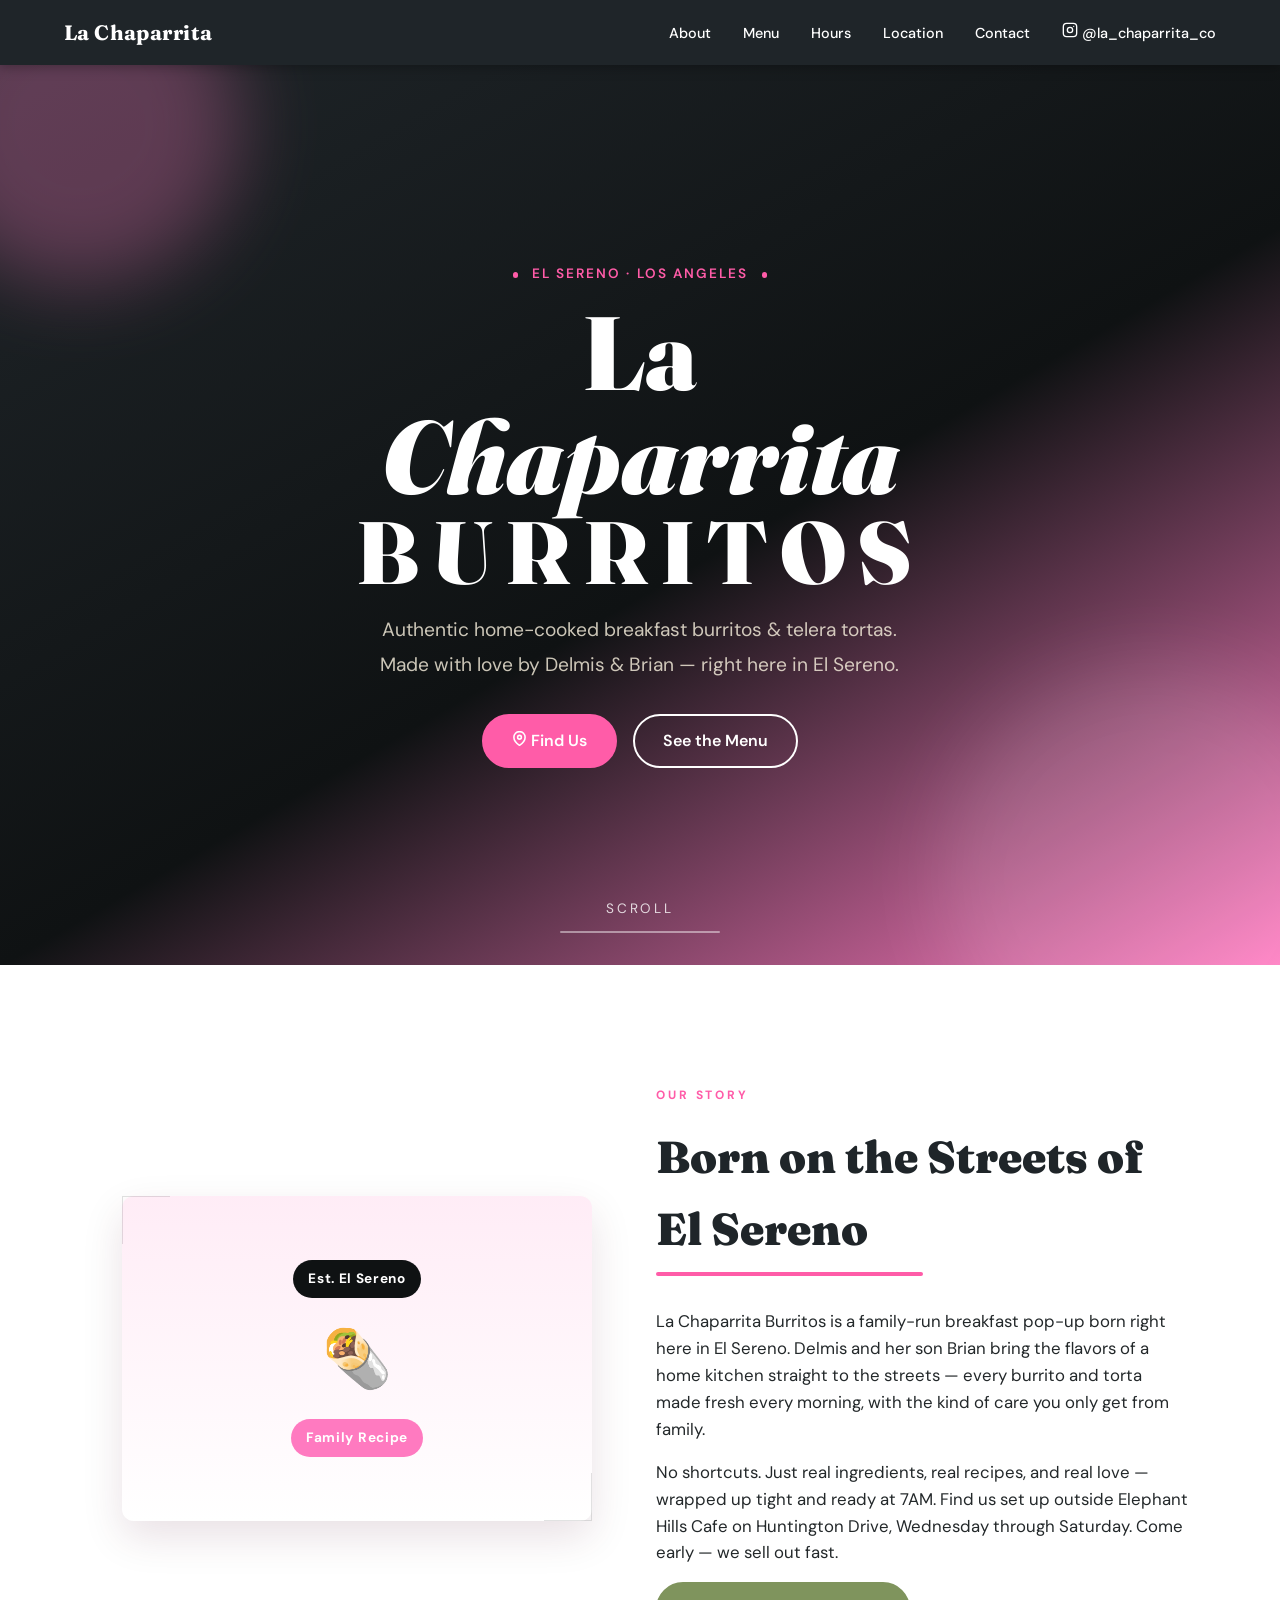
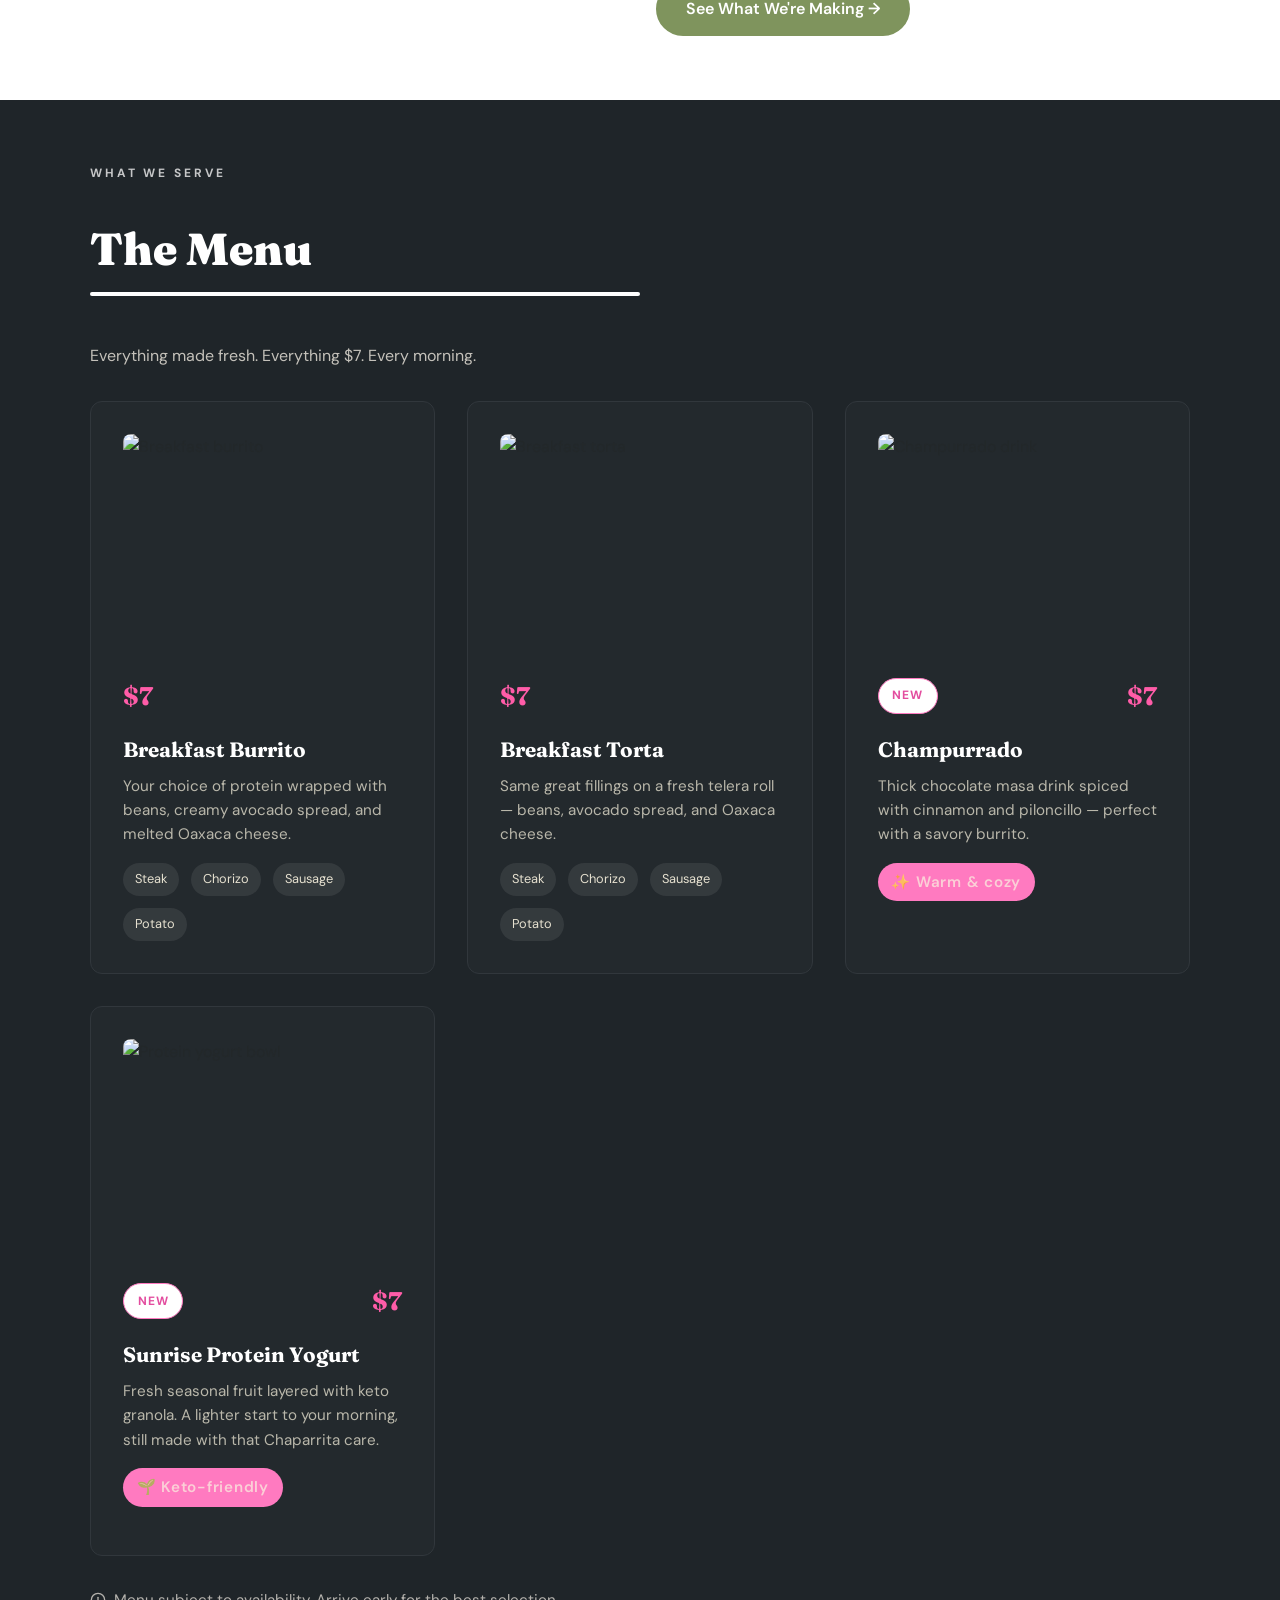
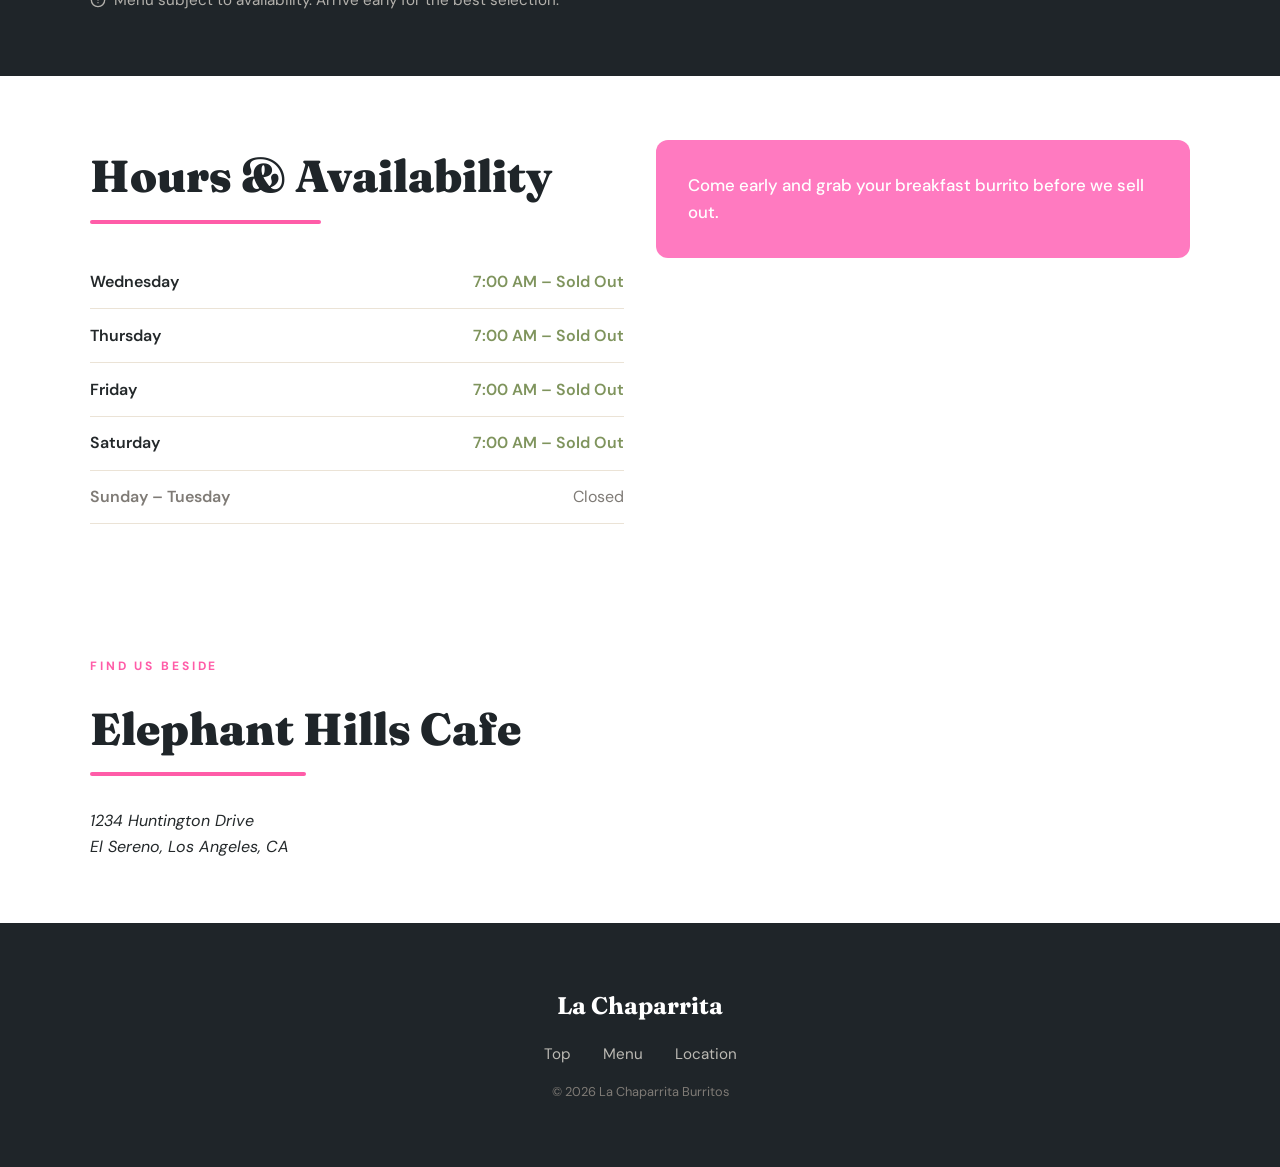
==== index.html @ b2b8b189 "updated index.html & css files" ====
<!DOCTYPE html>
<html lang="en">

<head>
  <meta charset="UTF-8" />
  <meta name="viewport" content="width=device-width, initial-scale=1.0" />
  <meta name="description"
    content="La Chaparrita Burritos — authentic home-cooked breakfast burritos and tortas. Family-run pop-up in El Sereno, LA. Wed–Sat, 7AM until sold out." />
  <meta name="theme-color" content="#101214" />
  <title>La Chaparrita Burritos | El Sereno, LA</title>

  <!-- Google Fonts -->
  <link rel="preconnect" href="https://fonts.googleapis.com" />
  <link rel="preconnect" href="https://fonts.gstatic.com" crossorigin />
  <link
    href="https://fonts.googleapis.com/css2?family=Fraunces:ital,wght@0,700;0,900;1,700&family=DM+Sans:wght@400;500;600&display=swap"
    rel="stylesheet" />

  <link rel="stylesheet" href="src/styles.css" />
</head>

<body>

  <!-- ========== NAV ========== -->
  <header class="nav">
    <a href="#hero" class="nav__logo">La Chaparrita</a>

    <input type="checkbox" id="nav-toggle" class="nav__toggle-input" aria-hidden="true" />
    <label for="nav-toggle" class="nav__hamburger" aria-label="Toggle navigation menu">
      <span></span>
      <span></span>
      <span></span>
    </label>

    <nav aria-label="Main navigation">
      <ul class="nav__links">
        <li><a href="#about">About</a></li>
        <li><a href="#menu">Menu</a></li>
        <li><a href="#hours">Hours</a></li>
        <li><a href="#location">Location</a></li>
        <li><a href="#contact">Contact</a></li>
        <li>
          <a href="https://instagram.com/la_chaparrita_co" target="_blank" rel="noopener noreferrer"
            aria-label="Follow @la_chaparrita_co on Instagram" class="nav__ig-link">
            <svg width="16" height="16" viewBox="0 0 24 24" fill="none" stroke="currentColor" stroke-width="2"
              stroke-linecap="round" stroke-linejoin="round" aria-hidden="true">
              <rect x="2" y="2" width="20" height="20" rx="5" ry="5" />
              <circle cx="12" cy="12" r="4" />
              <circle cx="17.5" cy="6.5" r="1" fill="currentColor" stroke="none" />
            </svg>
            <span>@la_chaparrita_co</span>
          </a>
        </li>
      </ul>
    </nav>
  </header>

  <!-- ========== HERO ========== -->
  <section id="hero" class="hero">
    <div class="hero__bg-blob hero__bg-blob--1" aria-hidden="true"></div>
    <div class="hero__bg-blob hero__bg-blob--2" aria-hidden="true"></div>

    <div class="hero__content">
      <p class="hero__eyebrow">
        <span class="hero__eyebrow-dot" aria-hidden="true"></span>
        El Sereno · Los Angeles
        <span class="hero__eyebrow-dot" aria-hidden="true"></span>
      </p>
      <h1 class="hero__title">
        <span class="hero__title-line">La</span>
        <span class="hero__title-line hero__title-line--italic">Chaparrita</span>
        <span class="hero__title-line hero__title-line--sub">Burritos</span>
      </h1>
      <p class="hero__tagline">
        Authentic home-cooked breakfast burritos &amp; telera tortas.<br />
        Made with love by Delmis &amp; Brian — right here in El Sereno.
      </p>
      <div class="hero__ctas">
        <a href="#location" class="btn">
          <svg width="15" height="15" viewBox="0 0 24 24" fill="none" stroke="currentColor" stroke-width="2.5"
            stroke-linecap="round" stroke-linejoin="round" aria-hidden="true">
            <path d="M21 10c0 7-9 13-9 13s-9-6-9-13a9 9 0 0 1 18 0z" />
            <circle cx="12" cy="10" r="3" />
          </svg>
          Find Us
        </a>
        <a href="#menu" class="btn btn--outline">See the Menu</a>
      </div>
    </div>

    <div class="hero__scroll" aria-hidden="true">
      <span>scroll</span>
      <div class="hero__scroll-line"></div>
    </div>
  </section>

  <!-- ========== TICKER ========== -->
  <div class="ticker" aria-hidden="true" role="presentation">
    <div class="ticker__track">
      <span class="ticker__set">
        Breakfast Burritos · Telera Tortas · El Sereno, LA · $7 · Wed – Sat · 7:00 AM · Family Recipe · Oaxaca Cheese ·
        Avocado Spread · Open Now ·
      </span>
      <span class="ticker__set" aria-hidden="true">
        Breakfast Burritos · Telera Tortas · El Sereno, LA · $7 · Wed – Sat · 7:00 AM · Family Recipe · Oaxaca Cheese ·
        Avocado Spread · Open Now ·
      </span>
    </div>
  </div>

  <!-- ========== ABOUT ========== -->
  <section id="about" class="about section">
    <div class="container about__grid">

      <figure class="about__figure" aria-hidden="true">
        <div class="about__figure-inner">
          <div class="about__figure-badge">Est. El Sereno</div>
          <div class="about__figure-emoji">🌯</div>
          <div class="about__figure-tag">Family Recipe</div>
          <div class="about__figure-corner-tl" aria-hidden="true"></div>
          <div class="about__figure-corner-br" aria-hidden="true"></div>
        </div>
      </figure>

      <div class="about__text">
        <span class="section__label">Our Story</span>
        <h2 class="section__heading">Born on the Streets of El Sereno</h2>
        <p>
          La Chaparrita Burritos is a family-run breakfast pop-up born right here in El Sereno.
          Delmis and her son Brian bring the flavors of a home kitchen straight to the streets —
          every burrito and torta made fresh every morning, with the kind of care you only get from family.
        </p>
        <p>
          No shortcuts. Just real ingredients, real recipes, and real love — wrapped up tight and
          ready at 7AM. Find us set up outside Elephant Hills Cafe on Huntington Drive,
          Wednesday through Saturday. Come early — we sell out fast.
        </p>
        <a href="#menu" class="btn btn--avocado">See What We're Making →</a>
      </div>

    </div>
  </section>

  <!-- ========== MENU ========== -->
  <section id="menu" class="menu section">
    <div class="container">
      <header class="menu__header">
        <span class="section__label section__label--dim">What We Serve</span>
        <h2 class="section__heading section__heading--light">The Menu</h2>
        <p class="menu__subtitle">Everything made fresh. Everything $7. Every morning.</p>
      </header>

      <div class="menu__grid">

        <article class="menu__card">
          <div class="menu__card-image">
            <img src="https://images.unsplash.com/photo-1495195134817-aeb325a55b65?auto=format&fit=crop&w=800&q=80"
              alt="Breakfast burrito" />
          </div>
          <div class="menu__card-top">
            <span class="menu__price" aria-label="Price: $7">$7</span>
          </div>
          <h3 class="menu__card-title">Breakfast Burrito</h3>
          <p class="menu__card-desc">
            Your choice of protein wrapped with beans, creamy avocado spread, and melted Oaxaca cheese.
          </p>
          <ul class="menu__proteins" aria-label="Protein options">
            <li>Steak</li>
            <li>Chorizo</li>
            <li>Sausage</li>
            <li>Potato</li>
          </ul>
        </article>

        <article class="menu__card">
          <div class="menu__card-image">
            <img src="https://images.unsplash.com/photo-1504754524776-8f4f37790ca0?auto=format&fit=crop&w=800&q=80"
              alt="Breakfast torta" />
          </div>
          <div class="menu__card-top">
            <span class="menu__price" aria-label="Price: $7">$7</span>
          </div>
          <h3 class="menu__card-title">Breakfast Torta</h3>
          <p class="menu__card-desc">
            Same great fillings on a fresh telera roll — beans, avocado spread, and Oaxaca cheese.
          </p>
          <ul class="menu__proteins" aria-label="Protein options">
            <li>Steak</li>
            <li>Chorizo</li>
            <li>Sausage</li>
            <li>Potato</li>
          </ul>
        </article>

        <article class="menu__card menu__card--new">
          <div class="menu__card-image">
            <img src="https://images.unsplash.com/photo-1529042410759-befb1204b468?auto=format&fit=crop&w=800&q=80"
              alt="Champurrado drink" />
          </div>
          <div class="menu__card-top">
            <span class="menu__new-badge">New</span>
            <span class="menu__price" aria-label="Price: $7">$7</span>
          </div>
          <h3 class="menu__card-title">Champurrado</h3>
          <p class="menu__card-desc">
            Thick chocolate masa drink spiced with cinnamon and piloncillo — perfect with a savory burrito.
          </p>
          <p class="menu__keto-note" aria-label="New menu note">✨ Warm & cozy</p>
        </article>

        <article class="menu__card menu__card--new">
          <div class="menu__card-image">
            <img src="https://images.unsplash.com/photo-1523986371872-9d3ba2e2f0d7?auto=format&fit=crop&w=800&q=80"
              alt="Protein yogurt bowl" />
          </div>
          <div class="menu__card-top">
            <span class="menu__new-badge">New</span>
            <span class="menu__price" aria-label="Price: $7">$7</span>
          </div>
          <h3 class="menu__card-title">Sunrise Protein Yogurt</h3>
          <p class="menu__card-desc">
            Fresh seasonal fruit layered with keto granola. A lighter start to your morning,
            still made with that Chaparrita care.
          </p>
          <p class="menu__keto-note" aria-label="Keto-friendly option">🌱 Keto-friendly</p>
        </article>

      </div>

      <p class="menu__footer-note" aria-live="polite">
        <svg width="16" height="16" viewBox="0 0 24 24" fill="none" stroke="currentColor" stroke-width="2"
          stroke-linecap="round" stroke-linejoin="round" aria-hidden="true">
          <circle cx="12" cy="12" r="10" />
          <line x1="12" y1="8" x2="12" y2="12" />
          <line x1="12" y1="16" x2="12.01" y2="16" />
        </svg>
        Menu subject to availability. Arrive early for the best selection.
      </p>
    </div>
  </section>

  <!-- ========== HOURS ========== -->
  <section id="hours" class="hours section">
    <div class="container hours__grid">

      <div class="hours__left">
        <h2 class="section__heading">
          <span class="section_label">Hours</span> &amp; Availability
        </h2>
        <dl class="hours__list">
          <div class="hours__row hours__row--open">
            <dt>Wednesday</dt>
            <dd>7:00 AM – Sold Out</dd>
          </div>
          <div class="hours__row hours__row--open">
            <dt>Thursday</dt>
            <dd>7:00 AM – Sold Out</dd>
          </div>
          <div class="hours__row hours__row--open">
            <dt>Friday</dt>
            <dd>7:00 AM – Sold Out</dd>
          </div>
          <div class="hours__row hours__row--open">
            <dt>Saturday</dt>
            <dd>7:00 AM – Sold Out</dd>
          </div>
          <div class="hours__row hours__row--closed">
            <dt>Sunday – Tuesday</dt>
            <dd>Closed</dd>
          </div>
        </dl>
      </div>

      <aside class="hours__callout">
        Come early and grab your breakfast burrito before we sell out.
      </aside>
    </div>
  </section>

  <!-- ========== LOCATION ========== -->
  <section id="location" class="location section">
    <div class="container location__grid">
      <div>
        <span class="section__label">Find Us beside</span>
        <h2 class="section__heading">Elephant Hills Cafe</h2>
        <address>
          1234 Huntington Drive<br />
          El Sereno, Los Angeles, CA
        </address>
      </div>
      <div class="location__map" aria-hidden="true"></div>
    </div>
  </section>

  <footer class="footer">
    <div class="container footer__inner">
      <div class="footer__logo">La Chaparrita</div>
      <div class="footer__links">
        <a href="#hero">Top</a>
        <a href="#menu">Menu</a>
        <a href="#location">Location</a>
      </div>
      <div class="footer__copy">© 2026 La Chaparrita Burritos</div>
    </div>
  </footer>
</body>

</html>
---- src/styles.css ----
/* =====================
   RESET & ROOT
===================== */
*,
*::before,
*::after {
    margin: 0;
    padding: 0;
    box-sizing: border-box;
}

:root {
    --color-ink: #0f1213;
    --color-slate: #1f2529;
    --color-warm: #ff5ca8;
    --color-warm-dark: #d94a8f;
    --color-pink-bright: #ff7ac0;
    --color-pink-bright-dark: #e34d9f;
    --color-sand: #ffffff;
    --color-cream: #ffffff;
    --color-charcoal: #1f2529;
    --color-avocado: #7f945d;
    --color-olive: #5c6f4b;
    --color-text: #23282a;
    --color-muted: #7f7b76;

    --font-display: 'Fraunces', Georgia, serif;
    --font-body: 'DM Sans', system-ui, sans-serif;

    --space-xs: 0.5rem;
    --space-sm: 1rem;
    --space-md: 2rem;
    --space-lg: 4rem;
    --space-xl: 6rem;

    --radius: 12px;
    --max-width: 1100px;
}

html {
    scroll-behavior: smooth;
    font-size: 16px;
}

body {
    font-family: var(--font-body);
    color: var(--color-text);
    background: var(--color-cream);
    line-height: 1.6;
}

img {
    max-width: 100%;
    display: block;
}

section {
    scroll-margin-top: 70px;
}

/* =====================
   UTILITIES
===================== */
.container {
    width: 90%;
    max-width: var(--max-width);
    margin: 0 auto;
}

.section {
    padding: var(--space-lg) 0;
}

.section__heading {
    font-family: var(--font-display);
    font-size: clamp(1.8rem, 4vw, 2.8rem);
    font-weight: 900;
    color: var(--color-charcoal);
    margin-bottom: var(--space-md);
    position: relative;
    display: inline-block;
}

.section__heading::after {
    content: '';
    display: block;
    width: 50%;
    height: 4px;
    background: var(--color-warm);
    margin-top: 8px;
    border-radius: 2px;
}

.section__heading--light {
    color: var(--color-cream);
}

.section__heading--light::after {
    background: #fff;
}

/* =====================
   BUTTONS
===================== */
.btn {
    display: inline-block;
    padding: 0.75rem 1.75rem;
    background: var(--color-warm);
    color: #fff;
    font-family: var(--font-body);
    font-weight: 600;
    font-size: 1rem;
    text-decoration: none;
    border-radius: 50px;
    border: 2px solid var(--color-warm);
    transition: background 0.2s ease, transform 0.2s ease;
    cursor: pointer;
}

.btn:hover {
    background: var(--color-warm-dark);
    border-color: var(--color-warm-dark);
    transform: translateY(-2px);
}

.btn--outline {
    background: transparent;
    color: #fff;
    border-color: #fff;
}

.btn--outline:hover {
    background: #fff;
    color: var(--color-warm);
}

.btn--avocado {
    background: var(--color-avocado);
    border-color: var(--color-avocado);
}

.btn--avocado:hover {
    background: #8aa16d;
    border-color: #8aa16d;
}

.btn--sm {
    padding: 0.5rem 1.25rem;
    font-size: 0.9rem;
    margin-top: var(--space-md);
}

/* =====================
   NAV
===================== */
.nav {
    position: sticky;
    top: 0;
    z-index: 100;
    display: flex;
    align-items: center;
    justify-content: space-between;
    padding: 1rem 5%;
    background: var(--color-charcoal);
    box-shadow: 0 2px 12px rgba(0, 0, 0, 0.3);
}

.nav__logo {
    font-family: var(--font-display);
    font-size: 1.3rem;
    font-weight: 700;
    color: var(--color-cream);
    text-decoration: none;
    letter-spacing: 0.02em;
}

.nav__links {
    display: flex;
    list-style: none;
    gap: var(--space-md);
    align-items: center;
}

.nav__links a {
    color: var(--color-cream);
    text-decoration: none;
    font-size: 0.9rem;
    font-weight: 500;
    transition: color 0.2s;
}

.nav__links a:hover {
    color: var(--color-warm);
}

.nav__toggle-input,
.nav__hamburger {
    display: none;
}

/* =====================
   HERO
===================== */
.hero {
    min-height: 100vh;
    background: linear-gradient(150deg,
            var(--color-slate) 0%,
            var(--color-ink) 55%,
            var(--color-pink-bright) 100%);
    display: flex;
    align-items: center;
    justify-content: center;
    text-align: center;
    padding: var(--space-lg) var(--space-sm);
}

.hero__content {
    max-width: 700px;
}

.hero__eyebrow {
    font-size: 0.85rem;
    font-weight: 600;
    letter-spacing: 0.15em;
    text-transform: uppercase;
    color: var(--color-warm);
    margin-bottom: var(--space-sm);
}

.hero__title {
    font-family: var(--font-display);
    font-size: clamp(3rem, 10vw, 6.5rem);
    font-weight: 900;
    line-height: 1;
    color: var(--color-cream);
    margin-bottom: var(--space-sm);
}

.hero__tagline {
    font-size: clamp(1rem, 2.5vw, 1.2rem);
    color: rgba(250, 243, 224, 0.8);
    margin-bottom: var(--space-md);
    line-height: 1.8;
}

.hero__ctas {
    display: flex;
    gap: var(--space-sm);
    justify-content: center;
    flex-wrap: wrap;
}

.hero {
    position: relative;
    overflow: hidden;
}

.hero__bg-blob {
    position: absolute;
    border-radius: 50%;
    filter: blur(40px);
    opacity: 0.65;
}

.hero__bg-blob--1 {
    width: 320px;
    height: 320px;
    background: rgba(255, 122, 192, 0.45);
    top: -100px;
    left: -80px;
}

.hero__bg-blob--2 {
    width: 420px;
    height: 420px;
    background: rgba(255, 255, 255, 0.18);
    bottom: -120px;
    right: -80px;
}

.hero__scroll {
    position: absolute;
    bottom: 2rem;
    left: 50%;
    transform: translateX(-50%);
    display: flex;
    flex-direction: column;
    align-items: center;
    color: rgba(255, 255, 255, 0.8);
    font-size: 0.85rem;
    letter-spacing: 0.2em;
    text-transform: uppercase;
    gap: 0.75rem;
}

.hero__scroll-line {
    width: 160px;
    height: 2px;
    background: rgba(255, 255, 255, 0.45);
    border-radius: 999px;
}

.section__label {
    display: inline-flex;
    text-transform: uppercase;
    letter-spacing: 0.24em;
    font-size: 0.75rem;
    font-weight: 700;
    color: var(--color-warm);
    margin-bottom: 1rem;
}

.section__label--dim {
    color: rgba(255, 255, 255, 0.74);
}

.hero__title-line {
    display: block;
}

.hero__title-line--italic {
    font-style: italic;
}

.hero__title-line--sub {
    font-size: 0.85em;
    letter-spacing: 0.14em;
    text-transform: uppercase;
}

.hero__eyebrow-dot {
    display: inline-block;
    width: 0.35rem;
    height: 0.35rem;
    border-radius: 50%;
    background: var(--color-warm);
    margin: 0 0.55rem;
}

.ticker {
    overflow: hidden;
    background: rgba(255, 255, 255, 0.05);
    border-top: 1px solid rgba(255, 255, 255, 0.08);
    border-bottom: 1px solid rgba(255, 255, 255, 0.08);
    padding: 0.75rem 0;
}

.ticker__track {
    display: inline-flex;
    gap: 3rem;
    animation: ticker-scroll 18s linear infinite;
    white-space: nowrap;
}

.ticker__set {
    color: rgba(255, 255, 255, 0.95);
    font-size: 0.95rem;
    letter-spacing: 0.06em;
}

@keyframes ticker-scroll {
    0% {
        transform: translateX(0);
    }

    100% {
        transform: translateX(-50%);
    }
}

/* =====================
   ABOUT
===================== */
.about {
    background: var(--color-cream);
}

.about__grid {
    display: grid;
    grid-template-columns: 1fr;
    gap: var(--space-md);
    align-items: center;
}

.about__figure {
    position: relative;
    padding: var(--space-md);
}

.about__figure-inner {
    position: relative;
    min-height: 320px;
    background: linear-gradient(180deg, rgba(255, 122, 192, 0.14) 0%, rgba(255, 255, 255, 0.25) 100%);
    border-radius: var(--radius);
    display: flex;
    flex-direction: column;
    justify-content: center;
    align-items: center;
    gap: var(--space-sm);
    padding: var(--space-lg);
    box-shadow: 0 16px 42px rgba(75, 0, 45, 0.12);
}

.about__figure-badge,
.about__figure-tag {
    background: var(--color-pink-bright);
    color: #fff;
    padding: 0.5rem 0.95rem;
    border-radius: 999px;
    font-size: 0.85rem;
    font-weight: 700;
    letter-spacing: 0.05em;
}

.about__figure-badge {
    background: var(--color-ink);
}

.about__figure-emoji {
    font-size: 3.5rem;
}

.about__figure-corner-tl,
.about__figure-corner-br {
    position: absolute;
    width: 48px;
    height: 48px;
    border: 1px solid rgba(15, 18, 19, 0.12);
}

.about__figure-corner-tl {
    top: 0;
    left: 0;
    border-right: none;
    border-bottom: none;
}

.about__figure-corner-br {
    bottom: 0;
    right: 0;
    border-left: none;
    border-top: none;
}

.about__text p {
    margin-bottom: var(--space-sm);
    font-size: 1.05rem;
    color: var(--color-text);
}

.menu__header {
    display: grid;
    gap: 0.85rem;
    margin-bottom: var(--space-md);
}

.menu__subtitle {
    max-width: 610px;
    color: rgba(237, 232, 223, 0.8);
    font-size: 1rem;
    line-height: 1.7;
}

.menu__card-top {
    display: flex;
    justify-content: space-between;
    align-items: center;
    margin-bottom: var(--space-sm);
}

.menu__card-title {
    margin-bottom: var(--space-xs);
}

.menu__card-desc {
    margin-bottom: var(--space-sm);
}

.menu__proteins {
    display: flex;
    flex-wrap: wrap;
    gap: 0.75rem;
    list-style: none;
    padding: 0;
    margin: 0;
}

.menu__proteins li {
    background: rgba(255, 255, 255, 0.08);
    color: rgba(250, 243, 224, 0.9);
    padding: 0.4rem 0.75rem;
    border-radius: 999px;
    font-size: 0.8rem;
}

.menu__footer-note {
    margin-top: var(--space-md);
    display: flex;
    align-items: center;
    gap: 0.5rem;
    color: rgba(237, 232, 223, 0.72);
    font-size: 0.95rem;
}

.menu__footer-note svg {
    flex-shrink: 0;
}

.about__image-placeholder {
    font-size: 8rem;
    text-align: center;
    background: var(--color-sand);
    border-radius: var(--radius);
    padding: var(--space-md);
}

/* =====================
   MENU
===================== */
.menu {
    background: var(--color-charcoal);
}

.menu__grid {
    display: grid;
    grid-template-columns: repeat(auto-fit, minmax(260px, 1fr));
    gap: var(--space-md);
    margin-top: var(--space-sm);
}

.menu__card {
    background: #23292d;
    border-radius: var(--radius);
    padding: var(--space-md);
    border: 1px solid #31373c;
    transition: transform 0.25s ease, box-shadow 0.25s ease;
}

.menu__card-image {
    overflow: hidden;
    border-radius: calc(var(--radius) - 4px);
    margin-bottom: var(--space-md);
}

.menu__card-image img {
    width: 100%;
    height: auto;
    display: block;
    object-fit: cover;
    aspect-ratio: 4 / 3;
}

.menu__card:hover {
    transform: translateY(-6px);
    box-shadow: 0 12px 30px rgba(0, 0, 0, 0.4);
}

.menu__card-emoji {
    font-size: 2.5rem;
    margin-bottom: var(--space-sm);
}

.menu__card h3 {
    font-family: var(--font-display);
    font-size: 1.3rem;
    font-weight: 700;
    color: var(--color-cream);
    margin-bottom: var(--space-xs);
    display: flex;
    align-items: center;
    gap: 8px;
    flex-wrap: wrap;
}

.menu__card p {
    color: rgba(250, 243, 224, 0.7);
    font-size: 0.95rem;
    margin-bottom: var(--space-sm);
}

.menu__price {
    font-size: 1.6rem;
    font-weight: 700;
    font-family: var(--font-display);
    color: var(--color-warm);
}

.menu__badge,
.menu__keto-note {
    display: inline-flex;
    align-items: center;
    gap: 0.35rem;
    font-family: var(--font-body);
    font-size: 0.75rem;
    font-weight: 600;
    background: var(--color-pink-bright);
    color: #fff;
    padding: 0.45rem 0.85rem;
    border-radius: 50px;
    letter-spacing: 0.05em;
}

.menu__new-badge {
    display: inline-flex;
    align-items: center;
    gap: 0.35rem;
    font-family: var(--font-body);
    font-size: 0.75rem;
    font-weight: 700;
    background: #fff;
    color: var(--color-pink-bright-dark);
    border: 1px solid var(--color-pink-bright);
    padding: 0.45rem 0.85rem;
    border-radius: 50px;
    text-transform: uppercase;
    letter-spacing: 0.08em;
}

.menu__keto-note {
    text-transform: none;
}

/* =====================
   HOURS
===================== */
.hours {
    background: var(--color-cream);
}

.hours__grid {
    display: grid;
    grid-template-columns: 1fr;
    gap: var(--space-md);
    align-items: start;
}

.hours__list {
    list-style: none;
}

.hours__row {
    display: flex;
    justify-content: space-between;
    padding: 0.85rem 0;
    border-bottom: 1px solid rgba(215, 200, 173, 0.5);
    font-size: 1rem;
    gap: var(--space-sm);
}

.hours__row dt {
    font-weight: 600;
}

.hours__row--open dd {
    color: var(--color-avocado);
    font-weight: 600;
}

.hours__row--closed dt,
.hours__row--closed dd {
    color: var(--color-muted);
}

.hours__callout {
    background: var(--color-pink-bright);
    color: #fff;
    padding: var(--space-md);
    border-radius: var(--radius);
    font-size: 1.05rem;
    font-weight: 500;
    line-height: 1.6;
    animation: pulse-border 2s infinite;
    box-shadow: 0 0 0 0 rgba(255, 122, 192, 0.35);
}

@keyframes pulse-border {
    0% {
        box-shadow: 0 0 0 0 rgba(255, 122, 192, 0.35);
    }

    70% {
        box-shadow: 0 0 0 12px rgba(255, 122, 192, 0);
    }

    100% {
        box-shadow: 0 0 0 0 rgba(213, 95, 69, 0);
    }
}

/* =====================
   LOCATION
===================== */
.location {
    background: var(--color-sand);
}

.location__grid {
    display: grid;
    grid-template-columns: 1fr;
    gap: var(--space-md);
    align-items: start;
}

.location__info address {
    font-style: normal;
    font-size: 1.05rem;
    line-height: 2;
    color: var(--color-text);
}

.location__map {
    border-radius: var(--radius);
    overflow: hidden;
    box-shadow: 0 8px 24px rgba(0, 0, 0, 0.15);
}

/* =====================
   FOOTER
===================== */
.footer {
    background: var(--color-charcoal);
    padding: var(--space-lg) 0;
}

.footer__inner {
    text-align: center;
    display: flex;
    flex-direction: column;
    gap: var(--space-sm);
    align-items: center;
}

.footer__logo {
    font-family: var(--font-display);
    font-size: 1.5rem;
    font-weight: 700;
    color: var(--color-cream);
}

.footer__links {
    display: flex;
    gap: var(--space-md);
    flex-wrap: wrap;
    justify-content: center;
}

.footer__links a {
    color: rgba(237, 232, 223, 0.76);
    text-decoration: none;
    font-size: 0.95rem;
    transition: color 0.2s;
}

.footer__links a:hover {
    color: var(--color-warm);
}

.footer__copy {
    color: var(--color-muted);
    font-size: 0.8rem;
}

/* =====================
   RESPONSIVE — TABLET+
===================== */
@media (min-width: 768px) {
    .about__grid {
        grid-template-columns: 1fr 1fr;
    }

    .hours__grid {
        grid-template-columns: 1fr 1fr;
    }

    .location__grid {
        grid-template-columns: 1fr 1fr;
    }
}

/* =====================
   RESPONSIVE — MOBILE NAV
===================== */
@media (max-width: 767px) {
    .nav__hamburger {
        display: block;
        font-size: 1.5rem;
        color: var(--color-cream);
        cursor: pointer;
        user-select: none;
        order: 2;
    }

    .nav__links {
        display: none;
        flex-direction: column;
        position: absolute;
        top: 60px;
        left: 0;
        right: 0;
        background: var(--color-charcoal);
        padding: var(--space-sm) 5%;
        gap: var(--space-sm);
        border-top: 1px solid #333;
        z-index: 99;
    }

    .nav__toggle-input:checked~.nav__links {
        display: flex;
    }
}
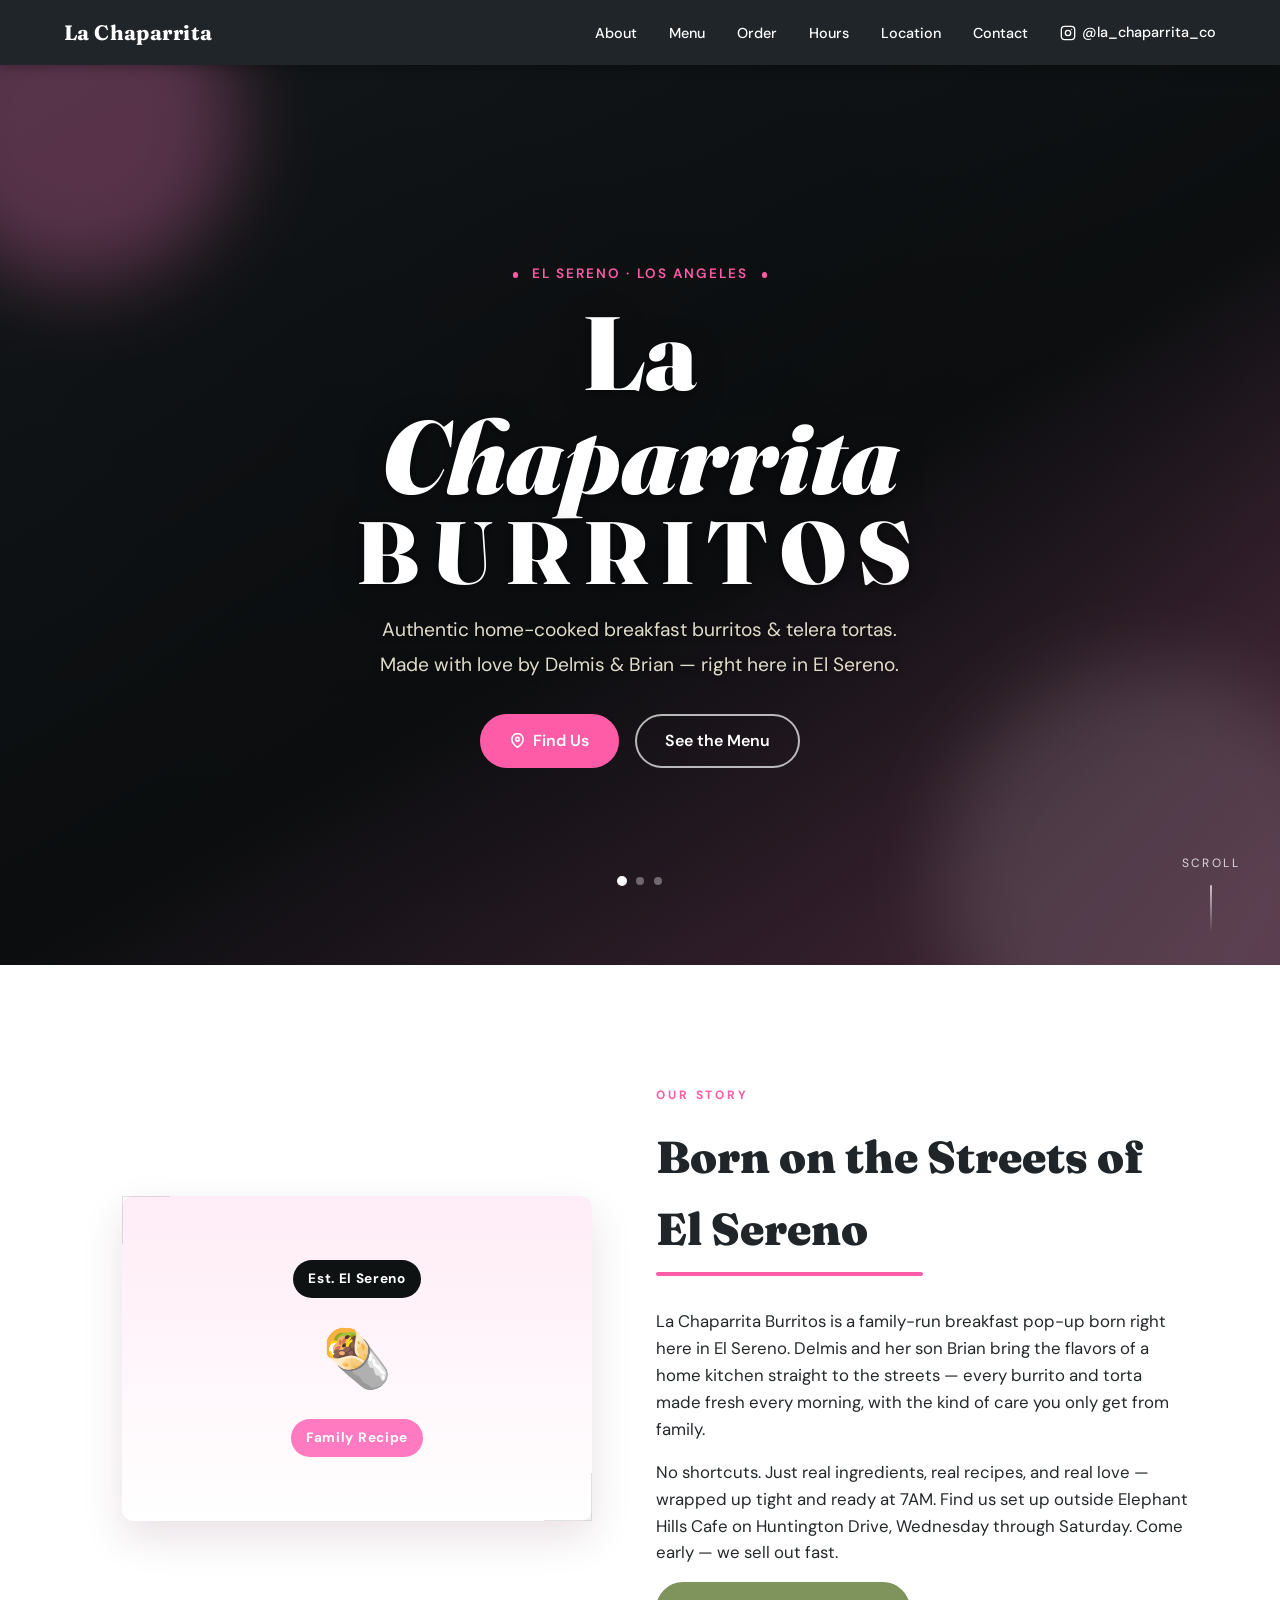
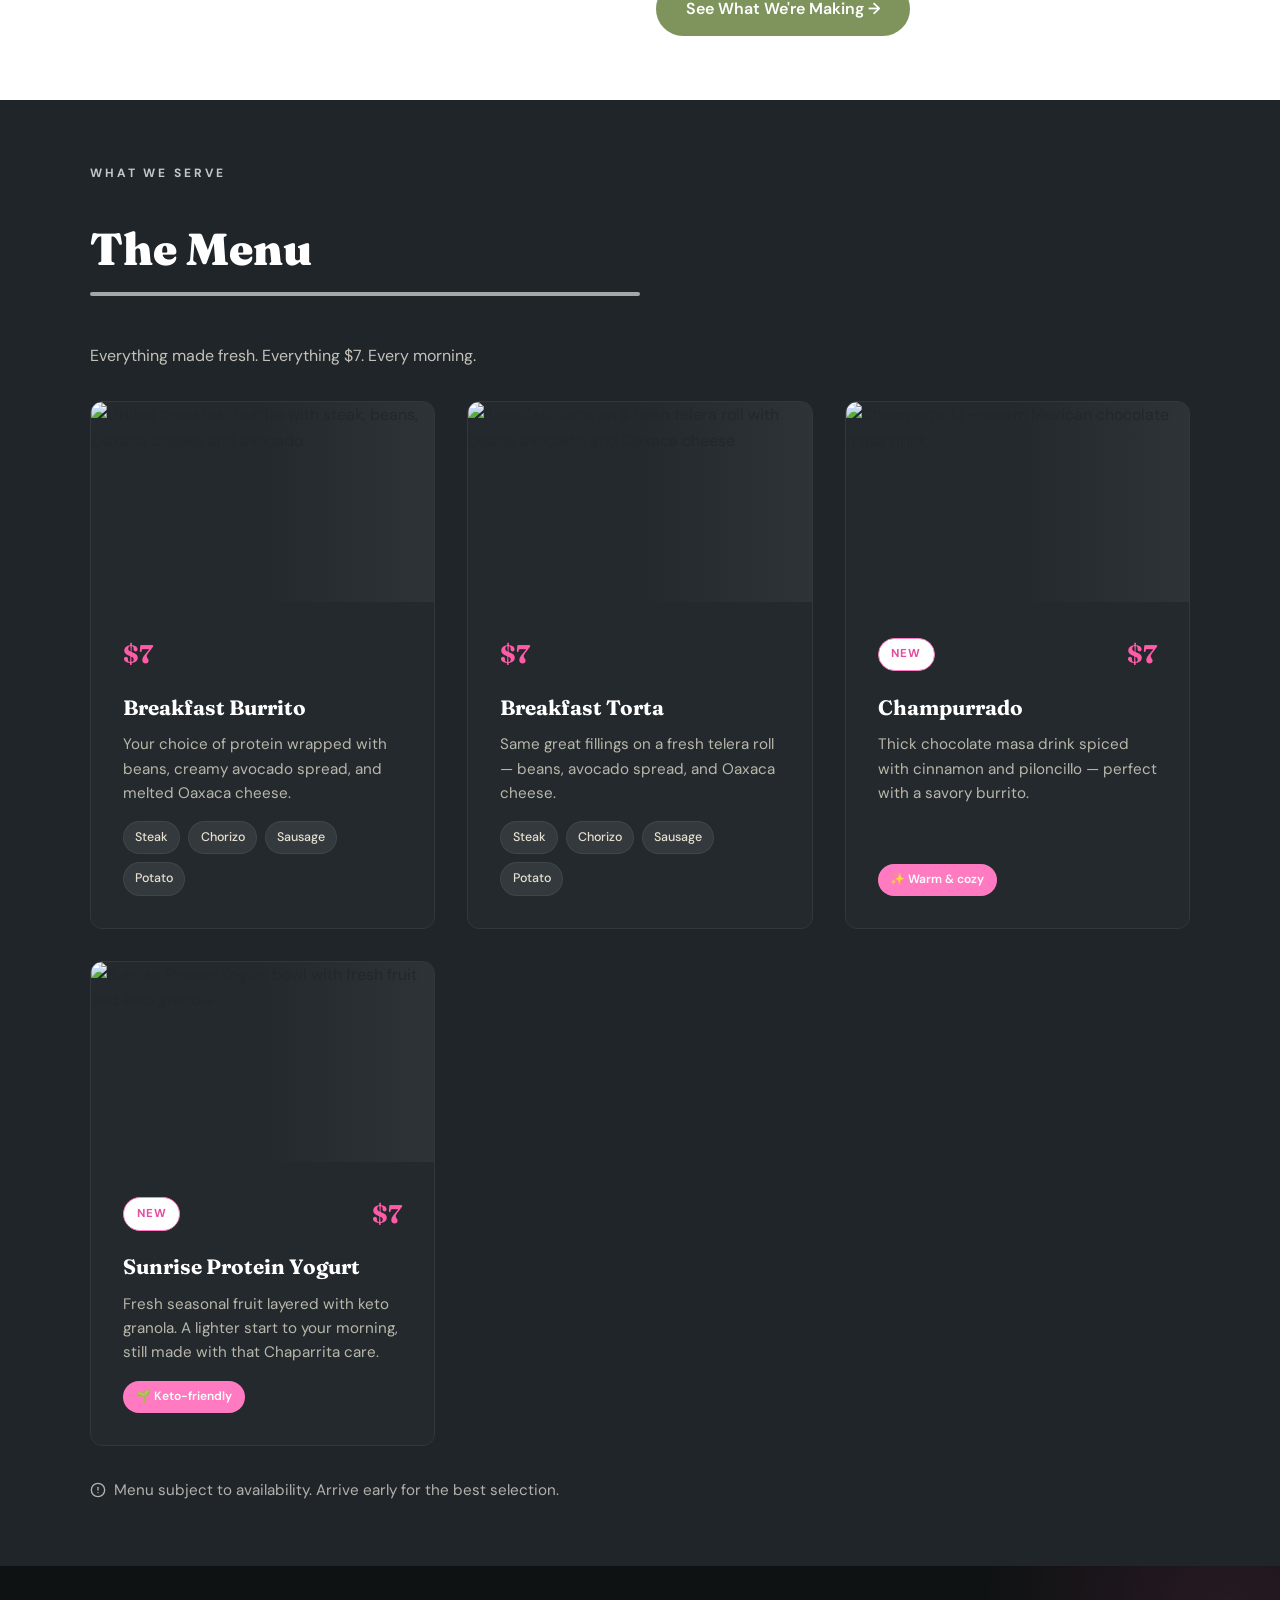
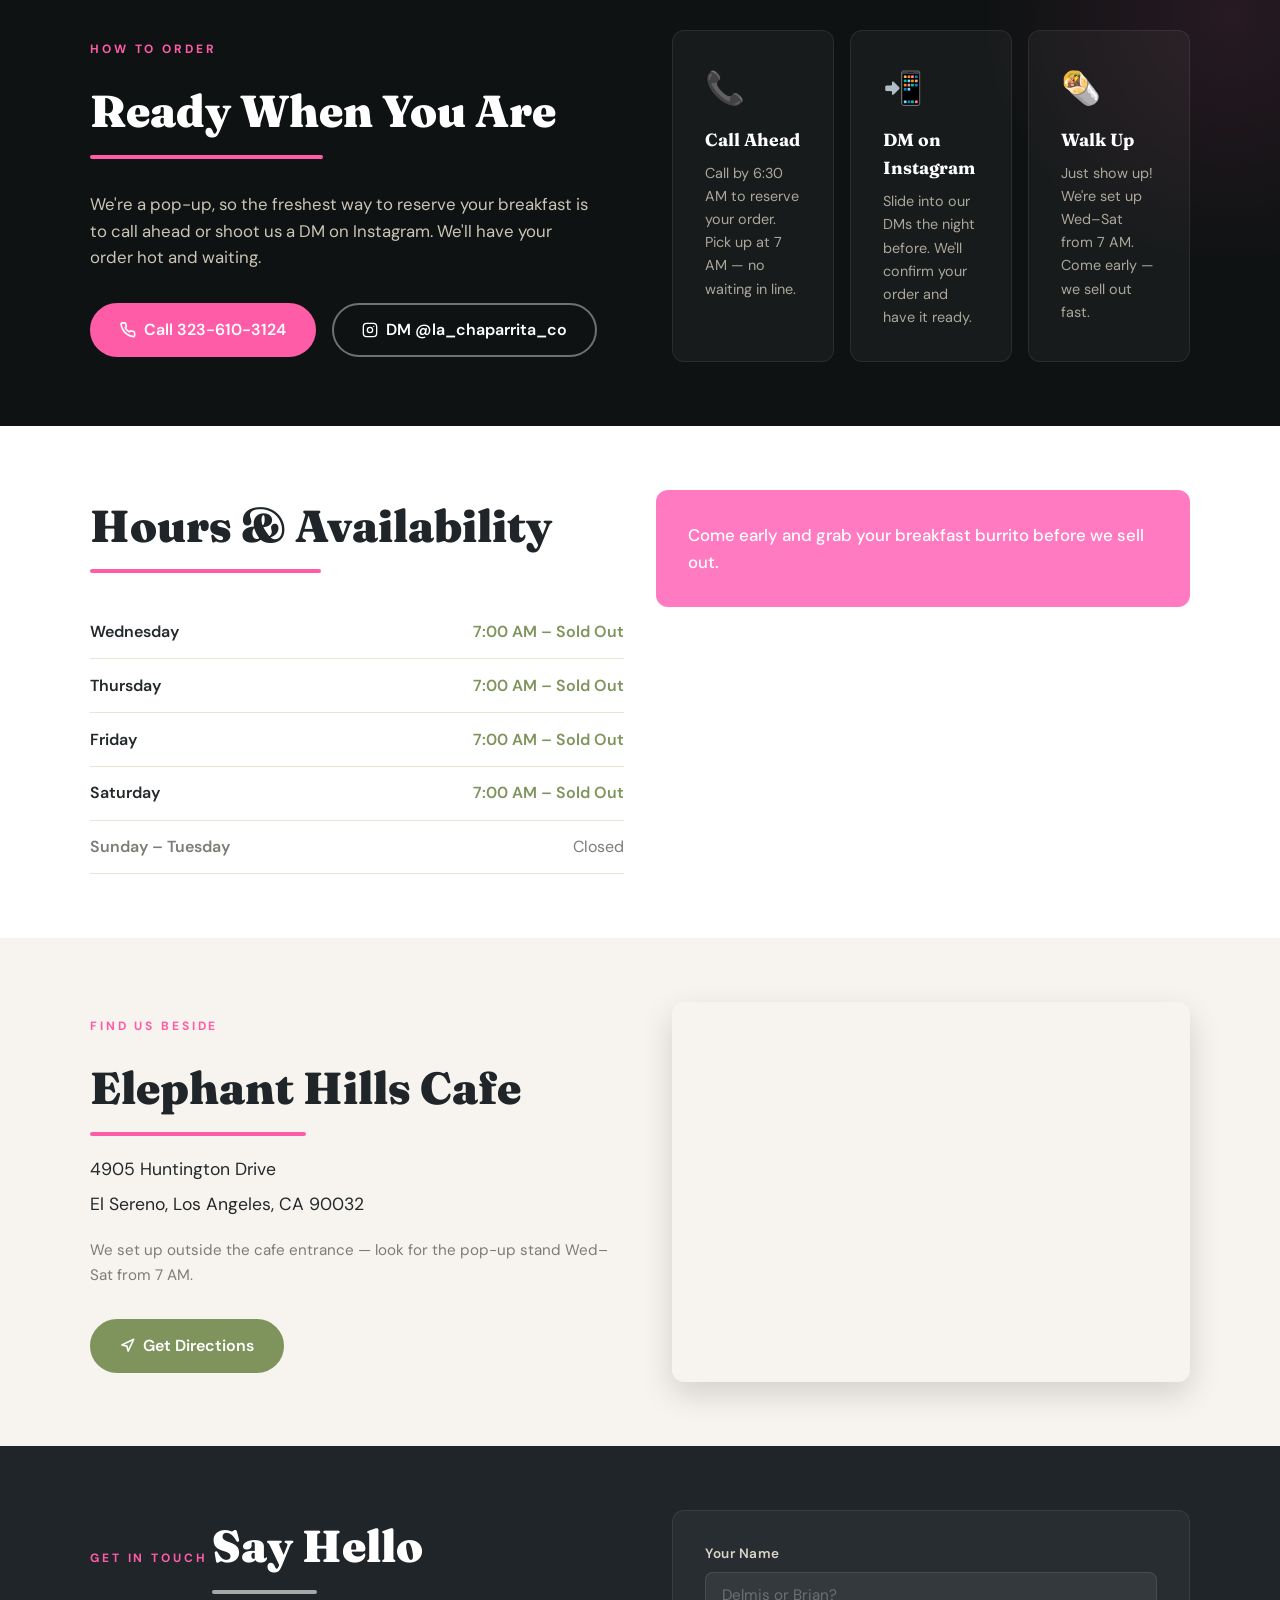
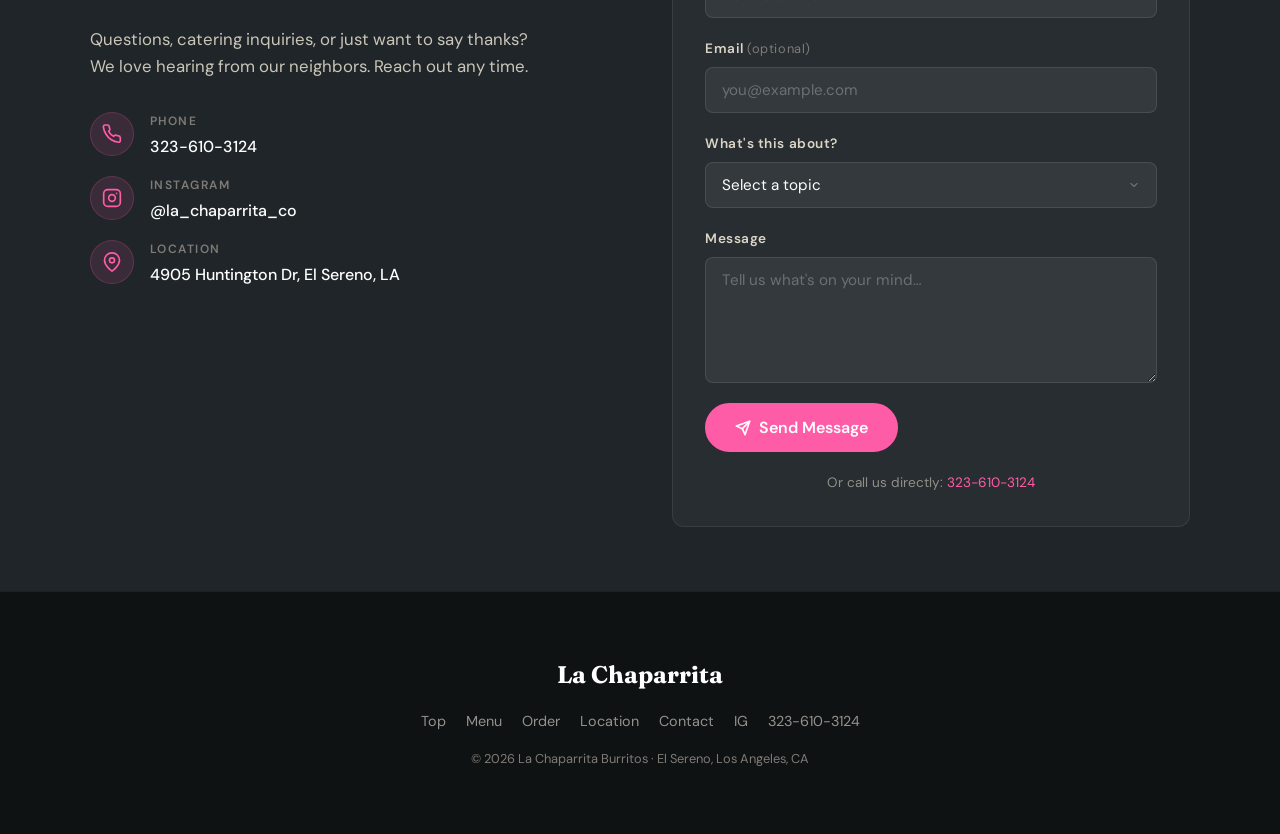
==== commit afc62537: "feat: video hero, contact section, order section, maps embed, scroll reveal" ====
--- a/index.html
+++ b/index.html
@@ -7,6 +7,14 @@
   <meta name="description"
     content="La Chaparrita Burritos — authentic home-cooked breakfast burritos and tortas. Family-run pop-up in El Sereno, LA. Wed–Sat, 7AM until sold out." />
   <meta name="theme-color" content="#101214" />
+
+  <!-- Open Graph -->
+  <meta property="og:title" content="La Chaparrita Burritos | El Sereno, LA" />
+  <meta property="og:description"
+    content="Authentic home-cooked breakfast burritos & telera tortas. $7. Wed–Sat, 7AM." />
+  <meta property="og:type" content="website" />
+  <meta property="og:url" content="https://blueavian9.github.io/La-Chaparrita-Burritos/" />
+
   <title>La Chaparrita Burritos | El Sereno, LA</title>
 
   <!-- Google Fonts -->
@@ -21,9 +29,12 @@
 
 <body>
 
+  <!-- ========== SKIP NAV (Accessibility) ========== -->
+  <a href="#hero" class="skip-link">Skip to main content</a>
+
   <!-- ========== NAV ========== -->
-  <header class="nav">
-    <a href="#hero" class="nav__logo">La Chaparrita</a>
+  <header class="nav" role="banner">
+    <a href="#hero" class="nav__logo" aria-label="La Chaparrita Burritos — home">La Chaparrita</a>
 
     <input type="checkbox" id="nav-toggle" class="nav__toggle-input" aria-hidden="true" />
     <label for="nav-toggle" class="nav__hamburger" aria-label="Toggle navigation menu">
@@ -33,9 +44,10 @@
     </label>
 
     <nav aria-label="Main navigation">
-      <ul class="nav__links">
+      <ul class="nav__links" id="nav__links">
         <li><a href="#about">About</a></li>
         <li><a href="#menu">Menu</a></li>
+        <li><a href="#order">Order</a></li>
         <li><a href="#hours">Hours</a></li>
         <li><a href="#location">Location</a></li>
         <li><a href="#contact">Contact</a></li>
@@ -55,27 +67,73 @@
     </nav>
   </header>
 
-  <!-- ========== HERO ========== -->
-  <section id="hero" class="hero">
+  <!-- ========== HERO (Full-screen Video Background) ========== -->
+  <section id="hero" class="hero" aria-label="Hero banner">
+
+    <!-- VIDEO BACKGROUND — drop your .mp4 files into assets/videos/ -->
+    <div class="hero__video-wrapper" aria-hidden="true">
+
+      <!--
+        Scene 1 — Person taking a bite of a grilled burrito
+        Recommended free sources:
+          • https://www.pexels.com/search/videos/burrito/
+          • https://coverr.co/videos/
+        Download .mp4, place in assets/videos/scene-burrito.mp4
+      -->
+      <video class="hero__video hero__video--active" data-scene="0" autoplay muted playsinline preload="auto"
+        aria-hidden="true">
+        <source src="assets/videos/scene-burrito.mp4" type="video/mp4" />
+      </video>
+
+      <!--
+        Scene 2 — Los Angeles Downtown skyline
+        Recommended: https://www.pexels.com/search/videos/los+angeles+downtown/
+        Place at: assets/videos/scene-la-downtown.mp4
+      -->
+      <video class="hero__video" data-scene="1" muted playsinline preload="none" aria-hidden="true">
+        <source src="assets/videos/scene-la-downtown.mp4" type="video/mp4" />
+      </video>
+
+      <!--
+        Scene 3 — El Sereno neighborhood / street life
+        Recommended: https://www.pexels.com/search/videos/los+angeles+street/
+        Place at: assets/videos/scene-el-sereno.mp4
+      -->
+      <video class="hero__video" data-scene="2" muted playsinline preload="none" aria-hidden="true">
+        <source src="assets/videos/scene-el-sereno.mp4" type="video/mp4" />
+      </video>
+
+      <!-- Dark gradient overlay so text is always readable -->
+      <div class="hero__overlay" aria-hidden="true"></div>
+    </div>
+
+    <!-- Scene label indicator -->
+    <div class="hero__scene-dots" aria-hidden="true">
+      <button class="hero__scene-dot hero__scene-dot--active" data-target="0" tabindex="-1"></button>
+      <button class="hero__scene-dot" data-target="1" tabindex="-1"></button>
+      <button class="hero__scene-dot" data-target="2" tabindex="-1"></button>
+    </div>
+
+    <!-- Fallback blobs (visible when no video loads) -->
     <div class="hero__bg-blob hero__bg-blob--1" aria-hidden="true"></div>
     <div class="hero__bg-blob hero__bg-blob--2" aria-hidden="true"></div>
 
     <div class="hero__content">
-      <p class="hero__eyebrow">
+      <p class="hero__eyebrow reveal">
         <span class="hero__eyebrow-dot" aria-hidden="true"></span>
         El Sereno · Los Angeles
         <span class="hero__eyebrow-dot" aria-hidden="true"></span>
       </p>
-      <h1 class="hero__title">
+      <h1 class="hero__title reveal reveal--delay-1">
         <span class="hero__title-line">La</span>
         <span class="hero__title-line hero__title-line--italic">Chaparrita</span>
         <span class="hero__title-line hero__title-line--sub">Burritos</span>
       </h1>
-      <p class="hero__tagline">
+      <p class="hero__tagline reveal reveal--delay-2">
         Authentic home-cooked breakfast burritos &amp; telera tortas.<br />
         Made with love by Delmis &amp; Brian — right here in El Sereno.
       </p>
-      <div class="hero__ctas">
+      <div class="hero__ctas reveal reveal--delay-3">
         <a href="#location" class="btn">
           <svg width="15" height="15" viewBox="0 0 24 24" fill="none" stroke="currentColor" stroke-width="2.5"
             stroke-linecap="round" stroke-linejoin="round" aria-hidden="true">
@@ -109,10 +167,10 @@
   </div>
 
   <!-- ========== ABOUT ========== -->
-  <section id="about" class="about section">
+  <section id="about" class="about section" aria-label="Our story">
     <div class="container about__grid">
 
-      <figure class="about__figure" aria-hidden="true">
+      <figure class="about__figure reveal-left" aria-hidden="true">
         <div class="about__figure-inner">
           <div class="about__figure-badge">Est. El Sereno</div>
           <div class="about__figure-emoji">🌯</div>
@@ -122,7 +180,7 @@
         </div>
       </figure>
 
-      <div class="about__text">
+      <div class="about__text reveal-right">
         <span class="section__label">Our Story</span>
         <h2 class="section__heading">Born on the Streets of El Sereno</h2>
         <p>
@@ -142,7 +200,7 @@
   </section>
 
   <!-- ========== MENU ========== -->
-  <section id="menu" class="menu section">
+  <section id="menu" class="menu section" aria-label="Menu">
     <div class="container">
       <header class="menu__header">
         <span class="section__label section__label--dim">What We Serve</span>
@@ -152,10 +210,10 @@
 
       <div class="menu__grid">
 
-        <article class="menu__card">
+        <article class="menu__card reveal-up" style="--delay: 0ms">
           <div class="menu__card-image">
-            <img src="https://images.unsplash.com/photo-1495195134817-aeb325a55b65?auto=format&fit=crop&w=800&q=80"
-              alt="Breakfast burrito" />
+            <img src="https://images.unsplash.com/photo-1626700051175-6818013e1d4f?auto=format&fit=crop&w=800&q=80"
+              alt="Grilled breakfast burrito with steak, beans, Oaxaca cheese and avocado" loading="lazy" />
           </div>
           <div class="menu__card-top">
             <span class="menu__price" aria-label="Price: $7">$7</span>
@@ -172,10 +230,10 @@
           </ul>
         </article>
 
-        <article class="menu__card">
+        <article class="menu__card reveal-up" style="--delay: 100ms">
           <div class="menu__card-image">
-            <img src="https://images.unsplash.com/photo-1504754524776-8f4f37790ca0?auto=format&fit=crop&w=800&q=80"
-              alt="Breakfast torta" />
+            <img src="https://images.unsplash.com/photo-1551504734-5ee1c4a1479b?auto=format&fit=crop&w=800&q=80"
+              alt="Breakfast torta on a fresh telera roll with beans, avocado, and Oaxaca cheese" loading="lazy" />
           </div>
           <div class="menu__card-top">
             <span class="menu__price" aria-label="Price: $7">$7</span>
@@ -192,10 +250,10 @@
           </ul>
         </article>
 
-        <article class="menu__card menu__card--new">
+        <article class="menu__card menu__card--new reveal-up" style="--delay: 200ms">
           <div class="menu__card-image">
-            <img src="https://images.unsplash.com/photo-1529042410759-befb1204b468?auto=format&fit=crop&w=800&q=80"
-              alt="Champurrado drink" />
+            <img src="https://images.unsplash.com/photo-1544145945-f90425340c7e?auto=format&fit=crop&w=800&q=80"
+              alt="Champurrado — warm Mexican chocolate masa drink" loading="lazy" />
           </div>
           <div class="menu__card-top">
             <span class="menu__new-badge">New</span>
@@ -205,13 +263,13 @@
           <p class="menu__card-desc">
             Thick chocolate masa drink spiced with cinnamon and piloncillo — perfect with a savory burrito.
           </p>
-          <p class="menu__keto-note" aria-label="New menu note">✨ Warm & cozy</p>
+          <p class="menu__keto-note" aria-label="New menu note">✨ Warm &amp; cozy</p>
         </article>
 
-        <article class="menu__card menu__card--new">
+        <article class="menu__card menu__card--new reveal-up" style="--delay: 300ms">
           <div class="menu__card-image">
-            <img src="https://images.unsplash.com/photo-1523986371872-9d3ba2e2f0d7?auto=format&fit=crop&w=800&q=80"
-              alt="Protein yogurt bowl" />
+            <img src="https://images.unsplash.com/photo-1490645935967-10de6ba17061?auto=format&fit=crop&w=800&q=80"
+              alt="Sunrise Protein Yogurt bowl with fresh fruit and keto granola" loading="lazy" />
           </div>
           <div class="menu__card-top">
             <span class="menu__new-badge">New</span>
@@ -239,11 +297,65 @@
     </div>
   </section>
 
+  <!-- ========== ONLINE ORDERING ========== -->
+  <section id="order" class="order section" aria-label="How to order">
+    <div class="container order__inner">
+
+      <div class="order__text reveal">
+        <span class="section__label">How to Order</span>
+        <h2 class="section__heading">Ready When You Are</h2>
+        <p>
+          We're a pop-up, so the freshest way to reserve your breakfast is to call ahead
+          or shoot us a DM on Instagram. We'll have your order hot and waiting.
+        </p>
+        <div class="order__ctas">
+          <a href="tel:3236103124" class="btn order__btn--call" aria-label="Call us at 323-610-3124">
+            <svg width="16" height="16" viewBox="0 0 24 24" fill="none" stroke="currentColor" stroke-width="2.5"
+              stroke-linecap="round" stroke-linejoin="round" aria-hidden="true">
+              <path
+                d="M22 16.92v3a2 2 0 0 1-2.18 2 19.79 19.79 0 0 1-8.63-3.07A19.5 19.5 0 0 1 4.69 12 19.79 19.79 0 0 1 1.61 3.38 2 2 0 0 1 3.6 1.21h3a2 2 0 0 1 2 1.72c.127.96.361 1.903.7 2.81a2 2 0 0 1-.45 2.11L7.91 8.81a16 16 0 0 0 6 6l.91-.91a2 2 0 0 1 2.11-.45c.907.339 1.85.573 2.81.7A2 2 0 0 1 21.73 16z" />
+            </svg>
+            Call 323-610-3124
+          </a>
+          <a href="https://instagram.com/la_chaparrita_co" target="_blank" rel="noopener noreferrer"
+            class="btn btn--outline order__btn--ig" aria-label="DM us on Instagram @la_chaparrita_co">
+            <svg width="16" height="16" viewBox="0 0 24 24" fill="none" stroke="currentColor" stroke-width="2"
+              stroke-linecap="round" stroke-linejoin="round" aria-hidden="true">
+              <rect x="2" y="2" width="20" height="20" rx="5" ry="5" />
+              <circle cx="12" cy="12" r="4" />
+              <circle cx="17.5" cy="6.5" r="1" fill="currentColor" stroke="none" />
+            </svg>
+            DM @la_chaparrita_co
+          </a>
+        </div>
+      </div>
+
+      <div class="order__cards reveal-right">
+        <div class="order__card">
+          <div class="order__card-icon" aria-hidden="true">📞</div>
+          <h3>Call Ahead</h3>
+          <p>Call by 6:30 AM to reserve your order. Pick up at 7 AM — no waiting in line.</p>
+        </div>
+        <div class="order__card">
+          <div class="order__card-icon" aria-hidden="true">📲</div>
+          <h3>DM on Instagram</h3>
+          <p>Slide into our DMs the night before. We'll confirm your order and have it ready.</p>
+        </div>
+        <div class="order__card">
+          <div class="order__card-icon" aria-hidden="true">🌯</div>
+          <h3>Walk Up</h3>
+          <p>Just show up! We're set up Wed–Sat from 7 AM. Come early — we sell out fast.</p>
+        </div>
+      </div>
+
+    </div>
+  </section>
+
   <!-- ========== HOURS ========== -->
-  <section id="hours" class="hours section">
+  <section id="hours" class="hours section" aria-label="Hours and availability">
     <div class="container hours__grid">
 
-      <div class="hours__left">
+      <div class="hours__left reveal-left">
         <h2 class="section__heading">
           <span class="section_label">Hours</span> &amp; Availability
         </h2>
@@ -271,38 +383,183 @@
         </dl>
       </div>
 
-      <aside class="hours__callout">
+      <aside class="hours__callout reveal-right" aria-label="Important notice">
         Come early and grab your breakfast burrito before we sell out.
       </aside>
     </div>
   </section>
 
   <!-- ========== LOCATION ========== -->
-  <section id="location" class="location section">
+  <section id="location" class="location section" aria-label="Location and directions">
     <div class="container location__grid">
-      <div>
+
+      <div class="location__info reveal-left">
         <span class="section__label">Find Us beside</span>
         <h2 class="section__heading">Elephant Hills Cafe</h2>
-        <address>
-          1234 Huntington Drive<br />
-          El Sereno, Los Angeles, CA
+        <address class="location__address">
+          4905 Huntington Drive<br />
+          El Sereno, Los Angeles, CA 90032
         </address>
-      </div>
-      <div class="location__map" aria-hidden="true"></div>
-    </div>
-  </section>
-
-  <footer class="footer">
+        <p class="location__note">
+          We set up outside the cafe entrance — look for the pop-up stand Wed–Sat from 7 AM.
+        </p>
+        <a href="https://www.google.com/maps/dir/?api=1&destination=4905+Huntington+Drive+Los+Angeles+CA+90032"
+          target="_blank" rel="noopener noreferrer" class="btn btn--avocado location__directions"
+          aria-label="Get directions to 4905 Huntington Drive on Google Maps">
+          <svg width="15" height="15" viewBox="0 0 24 24" fill="none" stroke="currentColor" stroke-width="2.5"
+            stroke-linecap="round" stroke-linejoin="round" aria-hidden="true">
+            <polygon points="3 11 22 2 13 21 11 13 3 11" />
+          </svg>
+          Get Directions
+        </a>
+      </div>
+
+      <div class="location__map-wrapper reveal-right">
+        <iframe class="location__map"
+          title="La Chaparrita Burritos location — 4905 Huntington Drive, El Sereno, Los Angeles, CA 90032"
+          src="https://maps.google.com/maps?q=4905+Huntington+Drive,+Los+Angeles,+CA+90032&output=embed&z=16"
+          width="100%" height="380" style="border:0;" allowfullscreen loading="lazy"
+          referrerpolicy="no-referrer-when-downgrade">
+        </iframe>
+      </div>
+
+    </div>
+  </section>
+
+  <!-- ========== CONTACT ========== -->
+  <section id="contact" class="contact section" aria-label="Contact us">
+    <div class="container contact__grid">
+
+      <div class="contact__info reveal-left">
+        <span class="section__label">Get In Touch</span>
+        <h2 class="section__heading section__heading--light">Say Hello</h2>
+        <p class="contact__intro">
+          Questions, catering inquiries, or just want to say thanks?
+          We love hearing from our neighbors. Reach out any time.
+        </p>
+
+        <ul class="contact__methods" role="list">
+          <li class="contact__method">
+            <div class="contact__method-icon" aria-hidden="true">
+              <svg width="20" height="20" viewBox="0 0 24 24" fill="none" stroke="currentColor" stroke-width="2"
+                stroke-linecap="round" stroke-linejoin="round">
+                <path
+                  d="M22 16.92v3a2 2 0 0 1-2.18 2 19.79 19.79 0 0 1-8.63-3.07A19.5 19.5 0 0 1 4.69 12 19.79 19.79 0 0 1 1.61 3.38 2 2 0 0 1 3.6 1.21h3a2 2 0 0 1 2 1.72c.127.96.361 1.903.7 2.81a2 2 0 0 1-.45 2.11L7.91 8.81a16 16 0 0 0 6 6l.91-.91a2 2 0 0 1 2.11-.45c.907.339 1.85.573 2.81.7A2 2 0 0 1 21.73 16z" />
+              </svg>
+            </div>
+            <div>
+              <span class="contact__method-label">Phone</span>
+              <a href="tel:3236103124" class="contact__method-value">323-610-3124</a>
+            </div>
+          </li>
+          <li class="contact__method">
+            <div class="contact__method-icon" aria-hidden="true">
+              <svg width="20" height="20" viewBox="0 0 24 24" fill="none" stroke="currentColor" stroke-width="2"
+                stroke-linecap="round" stroke-linejoin="round">
+                <rect x="2" y="2" width="20" height="20" rx="5" ry="5" />
+                <circle cx="12" cy="12" r="4" />
+                <circle cx="17.5" cy="6.5" r="1" fill="currentColor" stroke="none" />
+              </svg>
+            </div>
+            <div>
+              <span class="contact__method-label">Instagram</span>
+              <a href="https://instagram.com/la_chaparrita_co" target="_blank" rel="noopener noreferrer"
+                class="contact__method-value">@la_chaparrita_co</a>
+            </div>
+          </li>
+          <li class="contact__method">
+            <div class="contact__method-icon" aria-hidden="true">
+              <svg width="20" height="20" viewBox="0 0 24 24" fill="none" stroke="currentColor" stroke-width="2"
+                stroke-linecap="round" stroke-linejoin="round">
+                <path d="M21 10c0 7-9 13-9 13s-9-6-9-13a9 9 0 0 1 18 0z" />
+                <circle cx="12" cy="10" r="3" />
+              </svg>
+            </div>
+            <div>
+              <span class="contact__method-label">Location</span>
+              <span class="contact__method-value">4905 Huntington Dr, El Sereno, LA</span>
+            </div>
+          </li>
+        </ul>
+      </div>
+
+      <!-- Contact Form — powered by Formspree (free, no backend needed) -->
+      <!-- 1. Sign up at https://formspree.io (free tier = 50 submissions/month) -->
+      <!-- 2. Create a form and get your endpoint ID -->
+      <!-- 3. Replace YOUR_FORM_ID below with your actual ID -->
+      <form class="contact__form reveal-right" action="https://formspree.io/f/YOUR_FORM_ID" method="POST" novalidate
+        aria-label="Contact form">
+
+        <div class="form__group">
+          <label for="contact-name" class="form__label">Your Name</label>
+          <input type="text" id="contact-name" name="name" class="form__input" placeholder="Delmis or Brian?" required
+            autocomplete="name" />
+        </div>
+
+        <div class="form__group">
+          <label for="contact-email" class="form__label">Email <span class="form__optional">(optional)</span></label>
+          <input type="email" id="contact-email" name="email" class="form__input" placeholder="you@example.com"
+            autocomplete="email" />
+        </div>
+
+        <div class="form__group">
+          <label for="contact-subject" class="form__label">What's this about?</label>
+          <select id="contact-subject" name="subject" class="form__input form__select" required>
+            <option value="" disabled selected>Select a topic</option>
+            <option value="catering">Catering Inquiry</option>
+            <option value="order">Pre-Order Request</option>
+            <option value="feedback">Feedback / Compliments</option>
+            <option value="press">Press / Partnership</option>
+            <option value="other">Other</option>
+          </select>
+        </div>
+
+        <div class="form__group">
+          <label for="contact-message" class="form__label">Message</label>
+          <textarea id="contact-message" name="message" class="form__input form__textarea"
+            placeholder="Tell us what's on your mind…" rows="5" required></textarea>
+        </div>
+
+        <!-- Honeypot for spam prevention -->
+        <input type="text" name="_gotcha" style="display:none" tabindex="-1" aria-hidden="true" />
+
+        <button type="submit" class="btn form__submit">
+          <svg width="16" height="16" viewBox="0 0 24 24" fill="none" stroke="currentColor" stroke-width="2.5"
+            stroke-linecap="round" stroke-linejoin="round" aria-hidden="true">
+            <line x1="22" y1="2" x2="11" y2="13" />
+            <polygon points="22 2 15 22 11 13 2 9 22 2" />
+          </svg>
+          Send Message
+        </button>
+
+        <p class="form__note">
+          Or call us directly: <a href="tel:3236103124">323-610-3124</a>
+        </p>
+
+      </form>
+
+    </div>
+  </section>
+
+  <!-- ========== FOOTER ========== -->
+  <footer class="footer" role="contentinfo">
     <div class="container footer__inner">
       <div class="footer__logo">La Chaparrita</div>
       <div class="footer__links">
         <a href="#hero">Top</a>
         <a href="#menu">Menu</a>
+        <a href="#order">Order</a>
         <a href="#location">Location</a>
-      </div>
-      <div class="footer__copy">© 2026 La Chaparrita Burritos</div>
+        <a href="#contact">Contact</a>
+        <a href="https://instagram.com/la_chaparrita_co" target="_blank" rel="noopener noreferrer"
+          aria-label="Instagram">IG</a>
+        <a href="tel:3236103124" aria-label="Call us">323-610-3124</a>
+      </div>
+      <div class="footer__copy">© 2026 La Chaparrita Burritos · El Sereno, Los Angeles, CA</div>
     </div>
   </footer>
+
+  <script src="src/script.js" defer></script>
 </body>
 
 </html>
--- a/src/styles.css
+++ b/src/styles.css
@@ -35,6 +35,9 @@
 
     --radius: 12px;
     --max-width: 1100px;
+
+    /* Video hero transition duration */
+    --video-fade: 800ms;
 }
 
 html {
@@ -56,6 +59,27 @@
 
 section {
     scroll-margin-top: 70px;
+}
+
+/* =====================
+   SKIP LINK (Accessibility)
+===================== */
+.skip-link {
+    position: absolute;
+    top: -999px;
+    left: 1rem;
+    padding: 0.6rem 1.2rem;
+    background: var(--color-warm);
+    color: #fff;
+    font-weight: 700;
+    border-radius: 0 0 var(--radius) var(--radius);
+    text-decoration: none;
+    z-index: 9999;
+    transition: top 0.2s;
+}
+
+.skip-link:focus {
+    top: 0;
 }
 
 /* =====================
@@ -96,14 +120,30 @@
 }
 
 .section__heading--light::after {
-    background: #fff;
+    background: rgba(255, 255, 255, 0.6);
+}
+
+.section__label {
+    display: inline-flex;
+    text-transform: uppercase;
+    letter-spacing: 0.24em;
+    font-size: 0.75rem;
+    font-weight: 700;
+    color: var(--color-warm);
+    margin-bottom: 1rem;
+}
+
+.section__label--dim {
+    color: rgba(255, 255, 255, 0.74);
 }
 
 /* =====================
    BUTTONS
 ===================== */
 .btn {
-    display: inline-block;
+    display: inline-flex;
+    align-items: center;
+    gap: 0.5rem;
     padding: 0.75rem 1.75rem;
     background: var(--color-warm);
     color: #fff;
@@ -113,7 +153,7 @@
     text-decoration: none;
     border-radius: 50px;
     border: 2px solid var(--color-warm);
-    transition: background 0.2s ease, transform 0.2s ease;
+    transition: background 0.2s ease, transform 0.2s ease, box-shadow 0.2s ease;
     cursor: pointer;
 }
 
@@ -121,17 +161,24 @@
     background: var(--color-warm-dark);
     border-color: var(--color-warm-dark);
     transform: translateY(-2px);
+    box-shadow: 0 8px 24px rgba(255, 92, 168, 0.35);
+}
+
+.btn:focus-visible {
+    outline: 3px solid var(--color-warm);
+    outline-offset: 3px;
 }
 
 .btn--outline {
     background: transparent;
     color: #fff;
-    border-color: #fff;
+    border-color: rgba(255, 255, 255, 0.7);
 }
 
 .btn--outline:hover {
     background: #fff;
     color: var(--color-warm);
+    border-color: #fff;
 }
 
 .btn--avocado {
@@ -142,12 +189,72 @@
 .btn--avocado:hover {
     background: #8aa16d;
     border-color: #8aa16d;
-}
-
-.btn--sm {
-    padding: 0.5rem 1.25rem;
-    font-size: 0.9rem;
-    margin-top: var(--space-md);
+    box-shadow: 0 8px 24px rgba(127, 148, 93, 0.35);
+}
+
+/* =====================
+   SCROLL REVEAL ANIMATIONS
+===================== */
+.reveal,
+.reveal-left,
+.reveal-right,
+.reveal-up {
+    opacity: 0;
+    transition: opacity 0.7s ease, transform 0.7s ease;
+    transition-delay: var(--delay, 0ms);
+}
+
+.reveal {
+    transform: translateY(24px);
+}
+
+.reveal-left {
+    transform: translateX(-32px);
+}
+
+.reveal-right {
+    transform: translateX(32px);
+}
+
+.reveal-up {
+    transform: translateY(40px);
+}
+
+.reveal.is-visible,
+.reveal-left.is-visible,
+.reveal-right.is-visible,
+.reveal-up.is-visible {
+    opacity: 1;
+    transform: translate(0, 0);
+}
+
+/* Hero inline reveals (always animate on load) */
+.hero__content .reveal,
+.hero__content .reveal--delay-1,
+.hero__content .reveal--delay-2,
+.hero__content .reveal--delay-3 {
+    opacity: 0;
+    transform: translateY(24px);
+    animation: heroReveal 0.9s ease forwards;
+}
+
+.hero__content .reveal--delay-1 {
+    animation-delay: 0.2s;
+}
+
+.hero__content .reveal--delay-2 {
+    animation-delay: 0.4s;
+}
+
+.hero__content .reveal--delay-3 {
+    animation-delay: 0.6s;
+}
+
+@keyframes heroReveal {
+    to {
+        opacity: 1;
+        transform: translateY(0);
+    }
 }
 
 /* =====================
@@ -163,6 +270,7 @@
     padding: 1rem 5%;
     background: var(--color-charcoal);
     box-shadow: 0 2px 12px rgba(0, 0, 0, 0.3);
+    transition: background 0.3s;
 }
 
 .nav__logo {
@@ -174,6 +282,12 @@
     letter-spacing: 0.02em;
 }
 
+.nav__logo:focus-visible {
+    outline: 2px solid var(--color-warm);
+    outline-offset: 3px;
+    border-radius: 4px;
+}
+
 .nav__links {
     display: flex;
     list-style: none;
@@ -193,28 +307,172 @@
     color: var(--color-warm);
 }
 
-.nav__toggle-input,
+.nav__links a:focus-visible {
+    outline: 2px solid var(--color-warm);
+    outline-offset: 3px;
+    border-radius: 4px;
+}
+
+.nav__ig-link {
+    display: flex;
+    align-items: center;
+    gap: 0.4rem;
+}
+
+.nav__toggle-input {
+    display: none;
+}
+
 .nav__hamburger {
     display: none;
-}
-
-/* =====================
-   HERO
+    flex-direction: column;
+    justify-content: center;
+    gap: 5px;
+    width: 30px;
+    height: 30px;
+    cursor: pointer;
+    order: 2;
+}
+
+.nav__hamburger span {
+    display: block;
+    width: 100%;
+    height: 2px;
+    background: var(--color-cream);
+    border-radius: 2px;
+    transition: transform 0.3s ease, opacity 0.3s ease;
+}
+
+/* Hamburger → X animation */
+.nav__toggle-input:checked~.nav__hamburger span:nth-child(1) {
+    transform: translateY(7px) rotate(45deg);
+}
+
+.nav__toggle-input:checked~.nav__hamburger span:nth-child(2) {
+    opacity: 0;
+}
+
+.nav__toggle-input:checked~.nav__hamburger span:nth-child(3) {
+    transform: translateY(-7px) rotate(-45deg);
+}
+
+/* =====================
+   HERO — VIDEO BACKGROUND
 ===================== */
 .hero {
+    position: relative;
     min-height: 100vh;
+    display: flex;
+    align-items: center;
+    justify-content: center;
+    text-align: center;
+    padding: var(--space-lg) var(--space-sm);
+    overflow: hidden;
+
+    /* Fallback gradient when no video loads */
     background: linear-gradient(150deg,
             var(--color-slate) 0%,
             var(--color-ink) 55%,
             var(--color-pink-bright) 100%);
-    display: flex;
-    align-items: center;
-    justify-content: center;
-    text-align: center;
-    padding: var(--space-lg) var(--space-sm);
-}
-
+}
+
+/* ---- Video wrapper ---- */
+.hero__video-wrapper {
+    position: absolute;
+    inset: 0;
+    z-index: 0;
+    overflow: hidden;
+}
+
+.hero__video {
+    position: absolute;
+    inset: 0;
+    width: 100%;
+    height: 100%;
+    object-fit: cover;
+    object-position: center;
+    opacity: 0;
+    transition: opacity var(--video-fade) ease-in-out;
+    /* Prevent layout shift / accessibility  */
+    pointer-events: none;
+}
+
+.hero__video--active {
+    opacity: 1;
+}
+
+/* ---- Gradient overlay — always on top of video ---- */
+.hero__overlay {
+    position: absolute;
+    inset: 0;
+    background:
+        linear-gradient(to bottom,
+            rgba(10, 12, 14, 0.55) 0%,
+            rgba(10, 12, 14, 0.60) 50%,
+            rgba(10, 12, 14, 0.72) 100%);
+    /* Extra left-edge darkening for text contrast */
+    background-image:
+        radial-gradient(ellipse at 50% 40%, rgba(10, 12, 14, 0.4) 0%, transparent 70%),
+        linear-gradient(to bottom, rgba(10, 12, 14, 0.55) 0%, rgba(10, 12, 14, 0.75) 100%);
+    z-index: 1;
+}
+
+/* ---- Fallback blobs (show when no video, z below overlay) ---- */
+.hero__bg-blob {
+    position: absolute;
+    border-radius: 50%;
+    filter: blur(40px);
+    opacity: 0.65;
+    z-index: 0;
+}
+
+.hero__bg-blob--1 {
+    width: 320px;
+    height: 320px;
+    background: rgba(255, 122, 192, 0.45);
+    top: -100px;
+    left: -80px;
+}
+
+.hero__bg-blob--2 {
+    width: 420px;
+    height: 420px;
+    background: rgba(255, 255, 255, 0.18);
+    bottom: -120px;
+    right: -80px;
+}
+
+/* ---- Scene dot indicators ---- */
+.hero__scene-dots {
+    position: absolute;
+    bottom: 5rem;
+    left: 50%;
+    transform: translateX(-50%);
+    display: flex;
+    gap: 10px;
+    z-index: 10;
+}
+
+.hero__scene-dot {
+    width: 8px;
+    height: 8px;
+    border-radius: 50%;
+    background: rgba(255, 255, 255, 0.35);
+    border: none;
+    cursor: default;
+    transition: background 0.3s, transform 0.3s;
+    padding: 0;
+}
+
+.hero__scene-dot--active {
+    background: #fff;
+    transform: scale(1.25);
+}
+
+/* ---- Hero content (sits above overlay via z-index) ---- */
 .hero__content {
+    position: relative;
+    z-index: 5;
     max-width: 700px;
 }
 
@@ -227,6 +485,15 @@
     margin-bottom: var(--space-sm);
 }
 
+.hero__eyebrow-dot {
+    display: inline-block;
+    width: 0.35rem;
+    height: 0.35rem;
+    border-radius: 50%;
+    background: var(--color-warm);
+    margin: 0 0.55rem;
+}
+
 .hero__title {
     font-family: var(--font-display);
     font-size: clamp(3rem, 10vw, 6.5rem);
@@ -234,84 +501,10 @@
     line-height: 1;
     color: var(--color-cream);
     margin-bottom: var(--space-sm);
-}
-
-.hero__tagline {
-    font-size: clamp(1rem, 2.5vw, 1.2rem);
-    color: rgba(250, 243, 224, 0.8);
-    margin-bottom: var(--space-md);
-    line-height: 1.8;
-}
-
-.hero__ctas {
-    display: flex;
-    gap: var(--space-sm);
-    justify-content: center;
-    flex-wrap: wrap;
-}
-
-.hero {
-    position: relative;
-    overflow: hidden;
-}
-
-.hero__bg-blob {
-    position: absolute;
-    border-radius: 50%;
-    filter: blur(40px);
-    opacity: 0.65;
-}
-
-.hero__bg-blob--1 {
-    width: 320px;
-    height: 320px;
-    background: rgba(255, 122, 192, 0.45);
-    top: -100px;
-    left: -80px;
-}
-
-.hero__bg-blob--2 {
-    width: 420px;
-    height: 420px;
-    background: rgba(255, 255, 255, 0.18);
-    bottom: -120px;
-    right: -80px;
-}
-
-.hero__scroll {
-    position: absolute;
-    bottom: 2rem;
-    left: 50%;
-    transform: translateX(-50%);
-    display: flex;
-    flex-direction: column;
-    align-items: center;
-    color: rgba(255, 255, 255, 0.8);
-    font-size: 0.85rem;
-    letter-spacing: 0.2em;
-    text-transform: uppercase;
-    gap: 0.75rem;
-}
-
-.hero__scroll-line {
-    width: 160px;
-    height: 2px;
-    background: rgba(255, 255, 255, 0.45);
-    border-radius: 999px;
-}
-
-.section__label {
-    display: inline-flex;
-    text-transform: uppercase;
-    letter-spacing: 0.24em;
-    font-size: 0.75rem;
-    font-weight: 700;
-    color: var(--color-warm);
-    margin-bottom: 1rem;
-}
-
-.section__label--dim {
-    color: rgba(255, 255, 255, 0.74);
+    /* Text shadow ensures readability over any video frame */
+    text-shadow:
+        0 2px 8px rgba(0, 0, 0, 0.5),
+        0 4px 32px rgba(0, 0, 0, 0.3);
 }
 
 .hero__title-line {
@@ -328,15 +521,61 @@
     text-transform: uppercase;
 }
 
-.hero__eyebrow-dot {
-    display: inline-block;
-    width: 0.35rem;
-    height: 0.35rem;
-    border-radius: 50%;
-    background: var(--color-warm);
-    margin: 0 0.55rem;
-}
-
+.hero__tagline {
+    font-size: clamp(1rem, 2.5vw, 1.2rem);
+    color: rgba(250, 243, 224, 0.9);
+    margin-bottom: var(--space-md);
+    line-height: 1.8;
+    text-shadow: 0 1px 6px rgba(0, 0, 0, 0.5);
+}
+
+.hero__ctas {
+    display: flex;
+    gap: var(--space-sm);
+    justify-content: center;
+    flex-wrap: wrap;
+}
+
+.hero__scroll {
+    position: absolute;
+    bottom: 2rem;
+    right: 2.5rem;
+    display: flex;
+    flex-direction: column;
+    align-items: center;
+    color: rgba(255, 255, 255, 0.8);
+    font-size: 0.75rem;
+    letter-spacing: 0.2em;
+    text-transform: uppercase;
+    gap: 0.75rem;
+    z-index: 5;
+}
+
+.hero__scroll-line {
+    width: 2px;
+    height: 48px;
+    background: linear-gradient(to bottom, rgba(255, 255, 255, 0.7), transparent);
+    border-radius: 999px;
+    animation: scrollPulse 1.8s ease-in-out infinite;
+}
+
+@keyframes scrollPulse {
+
+    0%,
+    100% {
+        opacity: 0.4;
+        transform: scaleY(1);
+    }
+
+    50% {
+        opacity: 1;
+        transform: scaleY(1.15);
+    }
+}
+
+/* =====================
+   TICKER
+===================== */
 .ticker {
     overflow: hidden;
     background: rgba(255, 255, 255, 0.05);
@@ -348,7 +587,7 @@
 .ticker__track {
     display: inline-flex;
     gap: 3rem;
-    animation: ticker-scroll 18s linear infinite;
+    animation: ticker-scroll 22s linear infinite;
     white-space: nowrap;
 }
 
@@ -448,6 +687,13 @@
     color: var(--color-text);
 }
 
+/* =====================
+   MENU
+===================== */
+.menu {
+    background: var(--color-charcoal);
+}
+
 .menu__header {
     display: grid;
     gap: 0.85rem;
@@ -461,66 +707,6 @@
     line-height: 1.7;
 }
 
-.menu__card-top {
-    display: flex;
-    justify-content: space-between;
-    align-items: center;
-    margin-bottom: var(--space-sm);
-}
-
-.menu__card-title {
-    margin-bottom: var(--space-xs);
-}
-
-.menu__card-desc {
-    margin-bottom: var(--space-sm);
-}
-
-.menu__proteins {
-    display: flex;
-    flex-wrap: wrap;
-    gap: 0.75rem;
-    list-style: none;
-    padding: 0;
-    margin: 0;
-}
-
-.menu__proteins li {
-    background: rgba(255, 255, 255, 0.08);
-    color: rgba(250, 243, 224, 0.9);
-    padding: 0.4rem 0.75rem;
-    border-radius: 999px;
-    font-size: 0.8rem;
-}
-
-.menu__footer-note {
-    margin-top: var(--space-md);
-    display: flex;
-    align-items: center;
-    gap: 0.5rem;
-    color: rgba(237, 232, 223, 0.72);
-    font-size: 0.95rem;
-}
-
-.menu__footer-note svg {
-    flex-shrink: 0;
-}
-
-.about__image-placeholder {
-    font-size: 8rem;
-    text-align: center;
-    background: var(--color-sand);
-    border-radius: var(--radius);
-    padding: var(--space-md);
-}
-
-/* =====================
-   MENU
-===================== */
-.menu {
-    background: var(--color-charcoal);
-}
-
 .menu__grid {
     display: grid;
     grid-template-columns: repeat(auto-fit, minmax(260px, 1fr));
@@ -528,54 +714,117 @@
     margin-top: var(--space-sm);
 }
 
+/* ---- Card ---- */
 .menu__card {
     background: #23292d;
     border-radius: var(--radius);
-    padding: var(--space-md);
+    padding: 0;
     border: 1px solid #31373c;
-    transition: transform 0.25s ease, box-shadow 0.25s ease;
+    overflow: hidden;
+    transition: transform 0.28s ease, box-shadow 0.28s ease;
+    display: flex;
+    flex-direction: column;
+}
+
+.menu__card:hover {
+    transform: translateY(-8px);
+    box-shadow: 0 20px 40px rgba(0, 0, 0, 0.5);
 }
 
 .menu__card-image {
     overflow: hidden;
-    border-radius: calc(var(--radius) - 4px);
-    margin-bottom: var(--space-md);
+    position: relative;
 }
 
 .menu__card-image img {
     width: 100%;
-    height: auto;
+    height: 200px;
+    object-fit: cover;
     display: block;
-    object-fit: cover;
-    aspect-ratio: 4 / 3;
-}
-
-.menu__card:hover {
-    transform: translateY(-6px);
-    box-shadow: 0 12px 30px rgba(0, 0, 0, 0.4);
-}
-
-.menu__card-emoji {
-    font-size: 2.5rem;
+    transition: transform 0.5s ease;
+}
+
+.menu__card:hover .menu__card-image img {
+    transform: scale(1.06);
+}
+
+/* Image shimmer loader */
+.menu__card-image::before {
+    content: '';
+    position: absolute;
+    inset: 0;
+    background: linear-gradient(90deg, #23292d 25%, #2d3337 50%, #23292d 75%);
+    background-size: 200% 100%;
+    animation: shimmer 1.4s infinite;
+    z-index: 0;
+}
+
+.menu__card-image img {
+    position: relative;
+    z-index: 1;
+}
+
+@keyframes shimmer {
+    0% {
+        background-position: 200% 0;
+    }
+
+    100% {
+        background-position: -200% 0;
+    }
+}
+
+/* Card body */
+.menu__card-body {
+    padding: var(--space-md);
+    display: flex;
+    flex-direction: column;
+    flex: 1;
+}
+
+/* Fix: card top/title/desc need padding since we removed card padding */
+.menu__card-top {
+    display: flex;
+    justify-content: space-between;
+    align-items: center;
     margin-bottom: var(--space-sm);
-}
-
-.menu__card h3 {
+    padding: var(--space-md) var(--space-md) 0;
+}
+
+.menu__card-title {
     font-family: var(--font-display);
     font-size: 1.3rem;
     font-weight: 700;
     color: var(--color-cream);
     margin-bottom: var(--space-xs);
-    display: flex;
-    align-items: center;
-    gap: 8px;
-    flex-wrap: wrap;
-}
-
-.menu__card p {
+    padding: 0 var(--space-md);
+}
+
+.menu__card-desc {
     color: rgba(250, 243, 224, 0.7);
     font-size: 0.95rem;
     margin-bottom: var(--space-sm);
+    padding: 0 var(--space-md);
+    flex: 1;
+}
+
+.menu__proteins {
+    display: flex;
+    flex-wrap: wrap;
+    gap: 0.5rem;
+    list-style: none;
+    padding: 0 var(--space-md) var(--space-md);
+    margin: 0;
+}
+
+.menu__proteins li {
+    background: rgba(255, 255, 255, 0.08);
+    color: rgba(250, 243, 224, 0.9);
+    padding: 0.35rem 0.7rem;
+    border-radius: 999px;
+    font-size: 0.78rem;
+    font-weight: 500;
+    border: 1px solid rgba(255, 255, 255, 0.06);
 }
 
 .menu__price {
@@ -585,39 +834,138 @@
     color: var(--color-warm);
 }
 
-.menu__badge,
+.menu__new-badge {
+    display: inline-flex;
+    align-items: center;
+    font-family: var(--font-body);
+    font-size: 0.72rem;
+    font-weight: 700;
+    background: #fff;
+    color: var(--color-pink-bright-dark);
+    border: 1px solid var(--color-pink-bright);
+    padding: 0.4rem 0.8rem;
+    border-radius: 50px;
+    text-transform: uppercase;
+    letter-spacing: 0.08em;
+}
+
 .menu__keto-note {
     display: inline-flex;
     align-items: center;
     gap: 0.35rem;
-    font-family: var(--font-body);
     font-size: 0.75rem;
     font-weight: 600;
     background: var(--color-pink-bright);
     color: #fff;
-    padding: 0.45rem 0.85rem;
+    padding: 0.4rem 0.8rem;
     border-radius: 50px;
-    letter-spacing: 0.05em;
-}
-
-.menu__new-badge {
-    display: inline-flex;
+    margin: 0 var(--space-md) var(--space-md);
+    width: fit-content;
+}
+
+.menu__footer-note {
+    margin-top: var(--space-md);
+    display: flex;
     align-items: center;
-    gap: 0.35rem;
-    font-family: var(--font-body);
-    font-size: 0.75rem;
+    gap: 0.5rem;
+    color: rgba(237, 232, 223, 0.72);
+    font-size: 0.95rem;
+}
+
+.menu__footer-note svg {
+    flex-shrink: 0;
+}
+
+/* =====================
+   ONLINE ORDERING
+===================== */
+.order {
+    background: var(--color-ink);
+    position: relative;
+    overflow: hidden;
+}
+
+.order::before {
+    content: '';
+    position: absolute;
+    top: -200px;
+    right: -200px;
+    width: 500px;
+    height: 500px;
+    background: radial-gradient(circle, rgba(255, 92, 168, 0.1) 0%, transparent 70%);
+    pointer-events: none;
+}
+
+.order__inner {
+    display: grid;
+    grid-template-columns: 1fr;
+    gap: var(--space-lg);
+    align-items: start;
+}
+
+.order__text .section__heading {
+    color: var(--color-cream);
+}
+
+.order__text p {
+    color: rgba(250, 243, 224, 0.8);
+    font-size: 1.05rem;
+    margin-bottom: var(--space-md);
+    max-width: 500px;
+}
+
+.order__ctas {
+    display: flex;
+    gap: var(--space-sm);
+    flex-wrap: wrap;
+}
+
+.order__btn--call {
+    background: var(--color-warm);
+    border-color: var(--color-warm);
+}
+
+.order__btn--ig {
+    border-color: rgba(255, 255, 255, 0.4);
+    color: var(--color-cream);
+}
+
+.order__cards {
+    display: grid;
+    grid-template-columns: 1fr;
+    gap: var(--space-sm);
+}
+
+.order__card {
+    background: rgba(255, 255, 255, 0.04);
+    border: 1px solid rgba(255, 255, 255, 0.08);
+    border-radius: var(--radius);
+    padding: var(--space-md);
+    transition: background 0.25s, border-color 0.25s;
+}
+
+.order__card:hover {
+    background: rgba(255, 92, 168, 0.08);
+    border-color: rgba(255, 92, 168, 0.25);
+}
+
+.order__card-icon {
+    font-size: 2rem;
+    margin-bottom: 0.75rem;
+}
+
+.order__card h3 {
+    font-family: var(--font-display);
+    font-size: 1.1rem;
     font-weight: 700;
-    background: #fff;
-    color: var(--color-pink-bright-dark);
-    border: 1px solid var(--color-pink-bright);
-    padding: 0.45rem 0.85rem;
-    border-radius: 50px;
-    text-transform: uppercase;
-    letter-spacing: 0.08em;
-}
-
-.menu__keto-note {
-    text-transform: none;
+    color: var(--color-cream);
+    margin-bottom: 0.5rem;
+}
+
+.order__card p {
+    color: rgba(250, 243, 224, 0.65);
+    font-size: 0.9rem;
+    line-height: 1.6;
 }
 
 /* =====================
@@ -679,7 +1027,7 @@
     }
 
     70% {
-        box-shadow: 0 0 0 12px rgba(255, 122, 192, 0);
+        box-shadow: 0 0 0 14px rgba(255, 122, 192, 0);
     }
 
     100% {
@@ -691,35 +1039,228 @@
    LOCATION
 ===================== */
 .location {
-    background: var(--color-sand);
+    background: #f7f4ef;
 }
 
 .location__grid {
     display: grid;
     grid-template-columns: 1fr;
-    gap: var(--space-md);
+    gap: var(--space-lg);
     align-items: start;
 }
 
-.location__info address {
+.location__info .section__heading {
+    margin-bottom: var(--space-sm);
+}
+
+.location__address {
     font-style: normal;
-    font-size: 1.05rem;
+    font-size: 1.1rem;
     line-height: 2;
     color: var(--color-text);
-}
-
-.location__map {
+    margin-bottom: var(--space-sm);
+}
+
+.location__note {
+    color: var(--color-muted);
+    font-size: 0.95rem;
+    margin-bottom: var(--space-md);
+}
+
+.location__directions {
+    margin-top: 0;
+}
+
+.location__map-wrapper {
     border-radius: var(--radius);
     overflow: hidden;
-    box-shadow: 0 8px 24px rgba(0, 0, 0, 0.15);
+    box-shadow: 0 12px 32px rgba(0, 0, 0, 0.15);
+    line-height: 0;
+    /* Remove gap under iframe */
+}
+
+.location__map {
+    width: 100%;
+    height: 380px;
+    border: 0;
+    display: block;
+    filter: grayscale(15%);
+    transition: filter 0.3s;
+}
+
+.location__map:hover {
+    filter: grayscale(0%);
+}
+
+/* =====================
+   CONTACT
+===================== */
+.contact {
+    background: var(--color-charcoal);
+}
+
+.contact__grid {
+    display: grid;
+    grid-template-columns: 1fr;
+    gap: var(--space-lg);
+    align-items: start;
+}
+
+.contact__intro {
+    color: rgba(250, 243, 224, 0.78);
+    font-size: 1.05rem;
+    margin-bottom: var(--space-md);
+    max-width: 460px;
+}
+
+/* Contact methods list */
+.contact__methods {
+    list-style: none;
+    display: flex;
+    flex-direction: column;
+    gap: var(--space-sm);
+}
+
+.contact__method {
+    display: flex;
+    align-items: flex-start;
+    gap: 1rem;
+}
+
+.contact__method-icon {
+    width: 44px;
+    height: 44px;
+    border-radius: 50%;
+    background: rgba(255, 92, 168, 0.12);
+    border: 1px solid rgba(255, 92, 168, 0.2);
+    display: flex;
+    align-items: center;
+    justify-content: center;
+    flex-shrink: 0;
+    color: var(--color-warm);
+}
+
+.contact__method-label {
+    display: block;
+    font-size: 0.75rem;
+    text-transform: uppercase;
+    letter-spacing: 0.12em;
+    color: var(--color-muted);
+    font-weight: 600;
+    margin-bottom: 0.2rem;
+}
+
+.contact__method-value {
+    display: block;
+    color: var(--color-cream);
+    font-size: 1rem;
+    font-weight: 500;
+    text-decoration: none;
+    transition: color 0.2s;
+}
+
+a.contact__method-value:hover {
+    color: var(--color-warm);
+}
+
+/* ---- Contact Form ---- */
+.contact__form {
+    background: rgba(255, 255, 255, 0.04);
+    border: 1px solid rgba(255, 255, 255, 0.08);
+    border-radius: var(--radius);
+    padding: var(--space-md);
+    display: flex;
+    flex-direction: column;
+    gap: 1.25rem;
+}
+
+.form__group {
+    display: flex;
+    flex-direction: column;
+    gap: 0.45rem;
+}
+
+.form__label {
+    font-size: 0.85rem;
+    font-weight: 600;
+    color: rgba(250, 243, 224, 0.85);
+    letter-spacing: 0.04em;
+}
+
+.form__optional {
+    font-weight: 400;
+    color: var(--color-muted);
+    font-size: 0.8rem;
+}
+
+.form__input {
+    width: 100%;
+    padding: 0.75rem 1rem;
+    background: rgba(255, 255, 255, 0.06);
+    border: 1px solid rgba(255, 255, 255, 0.1);
+    border-radius: 8px;
+    color: var(--color-cream);
+    font-family: var(--font-body);
+    font-size: 0.95rem;
+    transition: border-color 0.2s, background 0.2s;
+    -webkit-appearance: none;
+    appearance: none;
+}
+
+.form__input::placeholder {
+    color: rgba(255, 255, 255, 0.28);
+}
+
+.form__input:focus {
+    outline: none;
+    border-color: var(--color-warm);
+    background: rgba(255, 92, 168, 0.06);
+}
+
+.form__select {
+    cursor: pointer;
+    background-image: url("data:image/svg+xml,%3Csvg xmlns='http://www.w3.org/2000/svg' width='12' height='12' viewBox='0 0 24 24' fill='none' stroke='rgba(255,255,255,0.5)' stroke-width='2' stroke-linecap='round' stroke-linejoin='round'%3E%3Cpolyline points='6 9 12 15 18 9'/%3E%3C/svg%3E");
+    background-repeat: no-repeat;
+    background-position: right 1rem center;
+    padding-right: 2.5rem;
+}
+
+.form__select option {
+    background: var(--color-charcoal);
+    color: var(--color-cream);
+}
+
+.form__textarea {
+    resize: vertical;
+    min-height: 120px;
+}
+
+.form__submit {
+    align-self: flex-start;
+}
+
+.form__note {
+    font-size: 0.85rem;
+    color: rgba(250, 243, 224, 0.5);
+    text-align: center;
+}
+
+.form__note a {
+    color: var(--color-warm);
+    text-decoration: none;
+}
+
+.form__note a:hover {
+    text-decoration: underline;
 }
 
 /* =====================
    FOOTER
 ===================== */
 .footer {
-    background: var(--color-charcoal);
+    background: var(--color-ink);
     padding: var(--space-lg) 0;
+    border-top: 1px solid rgba(255, 255, 255, 0.06);
 }
 
 .footer__inner {
@@ -739,15 +1280,15 @@
 
 .footer__links {
     display: flex;
-    gap: var(--space-md);
+    gap: 1.25rem;
     flex-wrap: wrap;
     justify-content: center;
 }
 
 .footer__links a {
-    color: rgba(237, 232, 223, 0.76);
+    color: rgba(237, 232, 223, 0.6);
     text-decoration: none;
-    font-size: 0.95rem;
+    font-size: 0.9rem;
     transition: color 0.2s;
 }
 
@@ -768,12 +1309,32 @@
         grid-template-columns: 1fr 1fr;
     }
 
+    .order__inner {
+        grid-template-columns: 1fr 1fr;
+        align-items: center;
+    }
+
+    .order__cards {
+        grid-template-columns: 1fr;
+    }
+
     .hours__grid {
         grid-template-columns: 1fr 1fr;
     }
 
     .location__grid {
         grid-template-columns: 1fr 1fr;
+        align-items: center;
+    }
+
+    .contact__grid {
+        grid-template-columns: 1fr 1fr;
+    }
+}
+
+@media (min-width: 1024px) {
+    .order__cards {
+        grid-template-columns: repeat(3, 1fr);
     }
 }
 
@@ -782,29 +1343,56 @@
 ===================== */
 @media (max-width: 767px) {
     .nav__hamburger {
-        display: block;
-        font-size: 1.5rem;
-        color: var(--color-cream);
-        cursor: pointer;
-        user-select: none;
-        order: 2;
+        display: flex;
+    }
+
+    nav {
+        order: 3;
+        width: 100%;
     }
 
     .nav__links {
         display: none;
         flex-direction: column;
         position: absolute;
-        top: 60px;
+        top: 62px;
         left: 0;
         right: 0;
         background: var(--color-charcoal);
         padding: var(--space-sm) 5%;
         gap: var(--space-sm);
-        border-top: 1px solid #333;
+        border-top: 1px solid rgba(255, 255, 255, 0.08);
         z-index: 99;
-    }
-
-    .nav__toggle-input:checked~.nav__links {
+        box-shadow: 0 8px 24px rgba(0, 0, 0, 0.3);
+    }
+
+    .nav__toggle-input:checked~nav .nav__links {
         display: flex;
     }
+
+    .hero__scroll {
+        right: 1rem;
+    }
+}
+
+/* =====================
+   REDUCED MOTION
+===================== */
+@media (prefers-reduced-motion: reduce) {
+
+    *,
+    *::before,
+    *::after {
+        animation-duration: 0.01ms !important;
+        animation-iteration-count: 1 !important;
+        transition-duration: 0.01ms !important;
+    }
+
+    .hero__video--active {
+        opacity: 1;
+    }
+
+    html {
+        scroll-behavior: auto;
+    }
 }
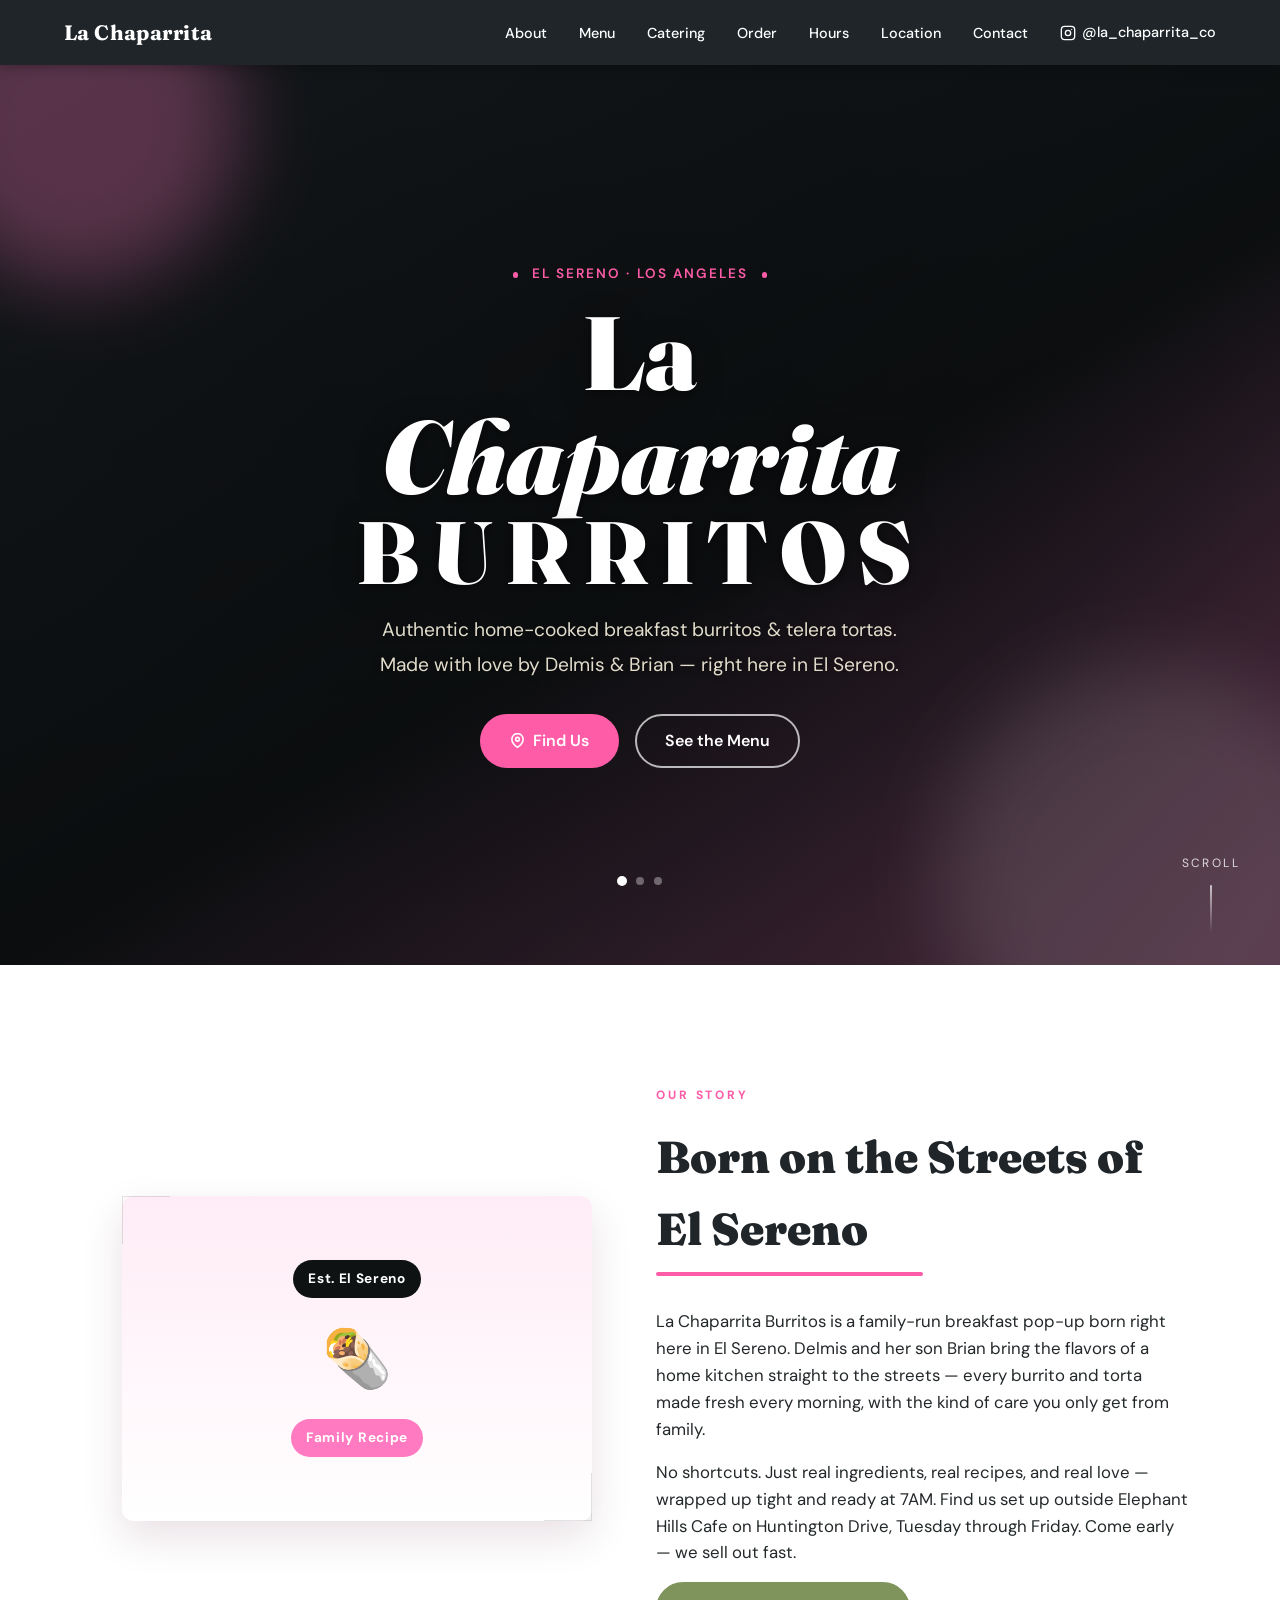
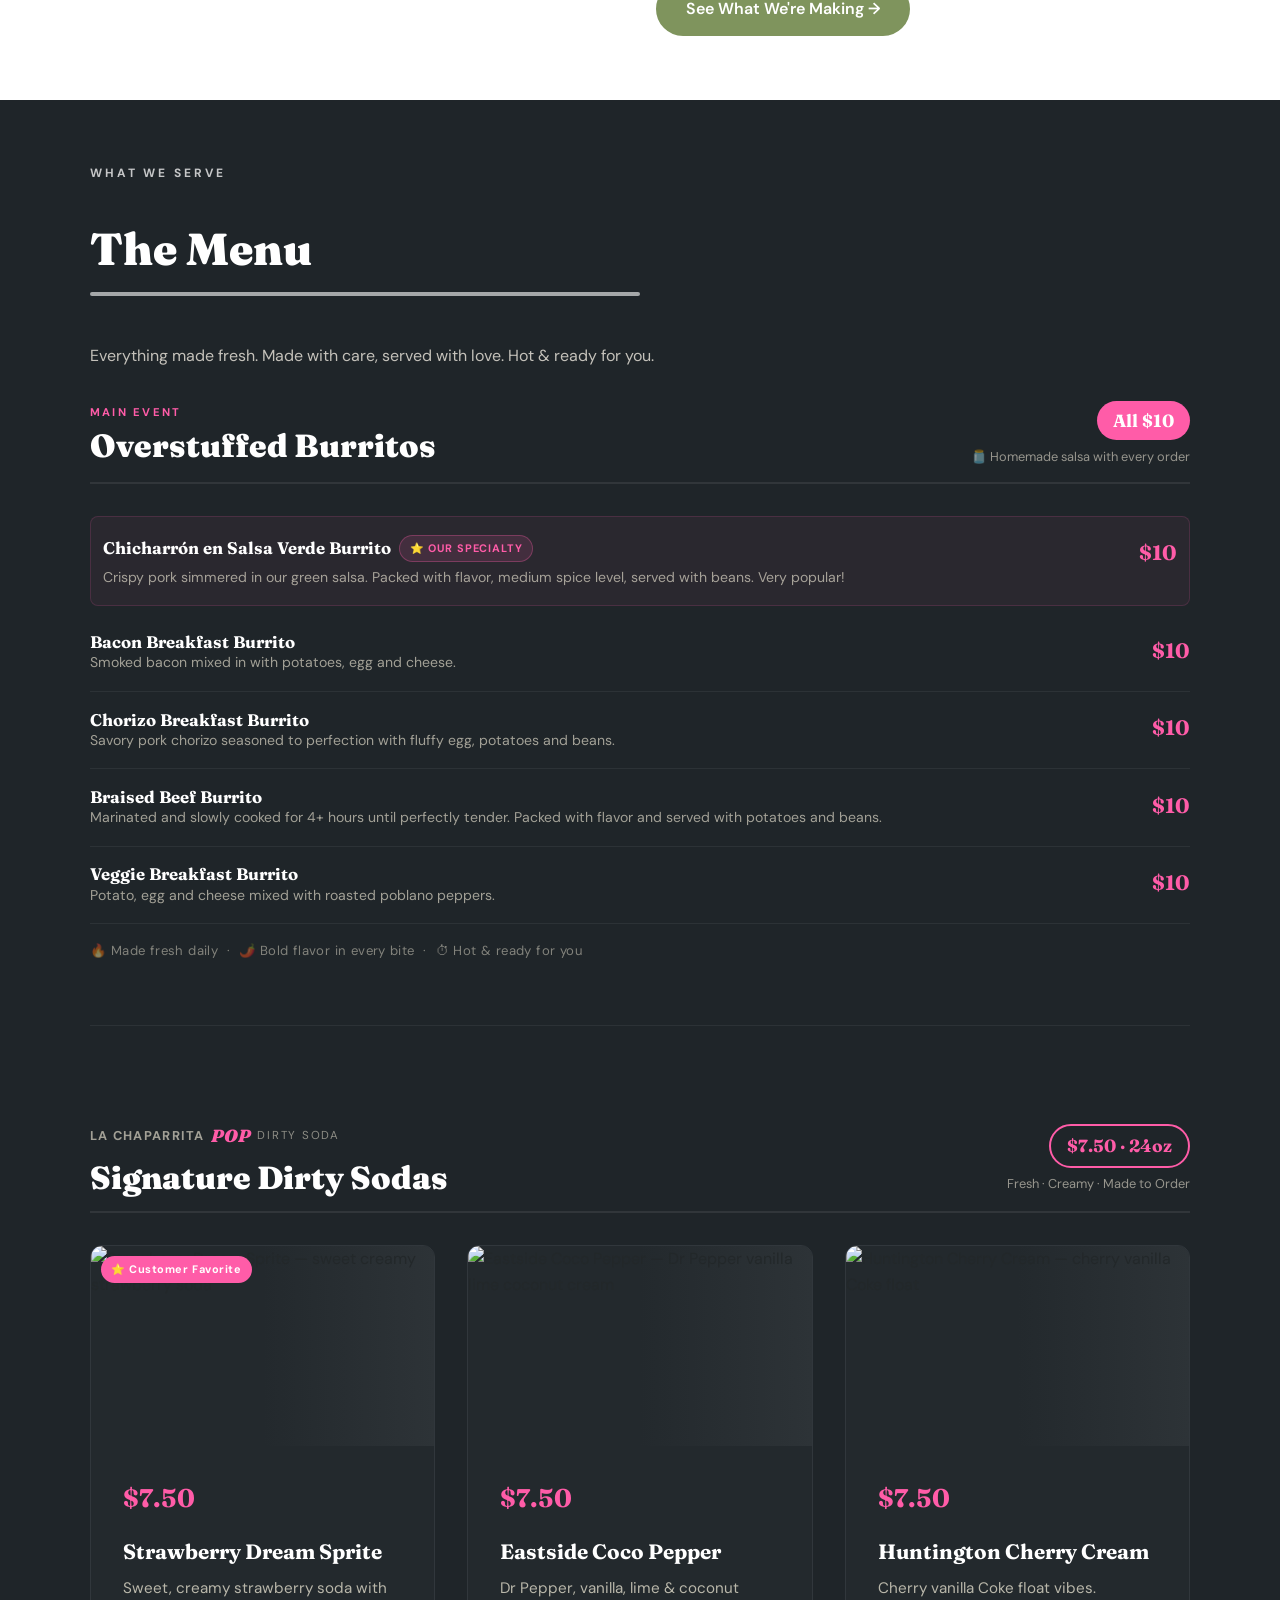
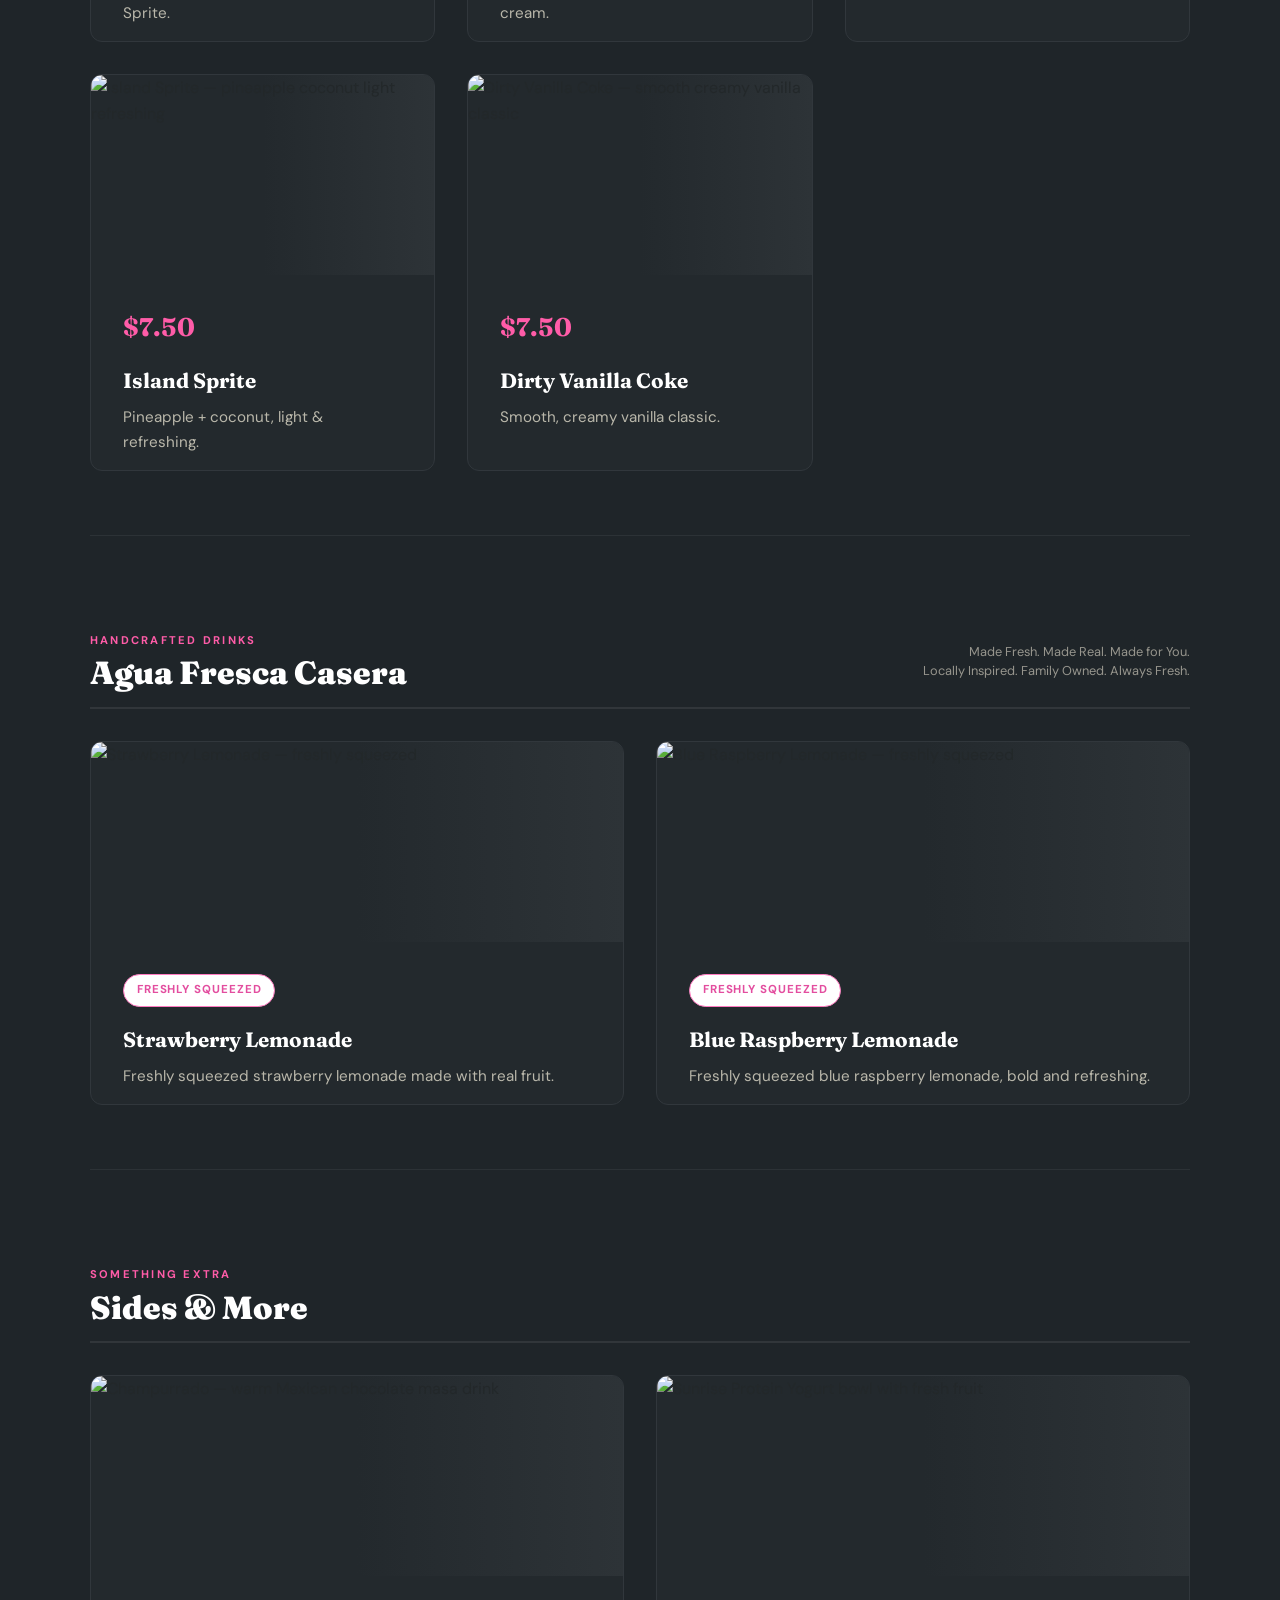
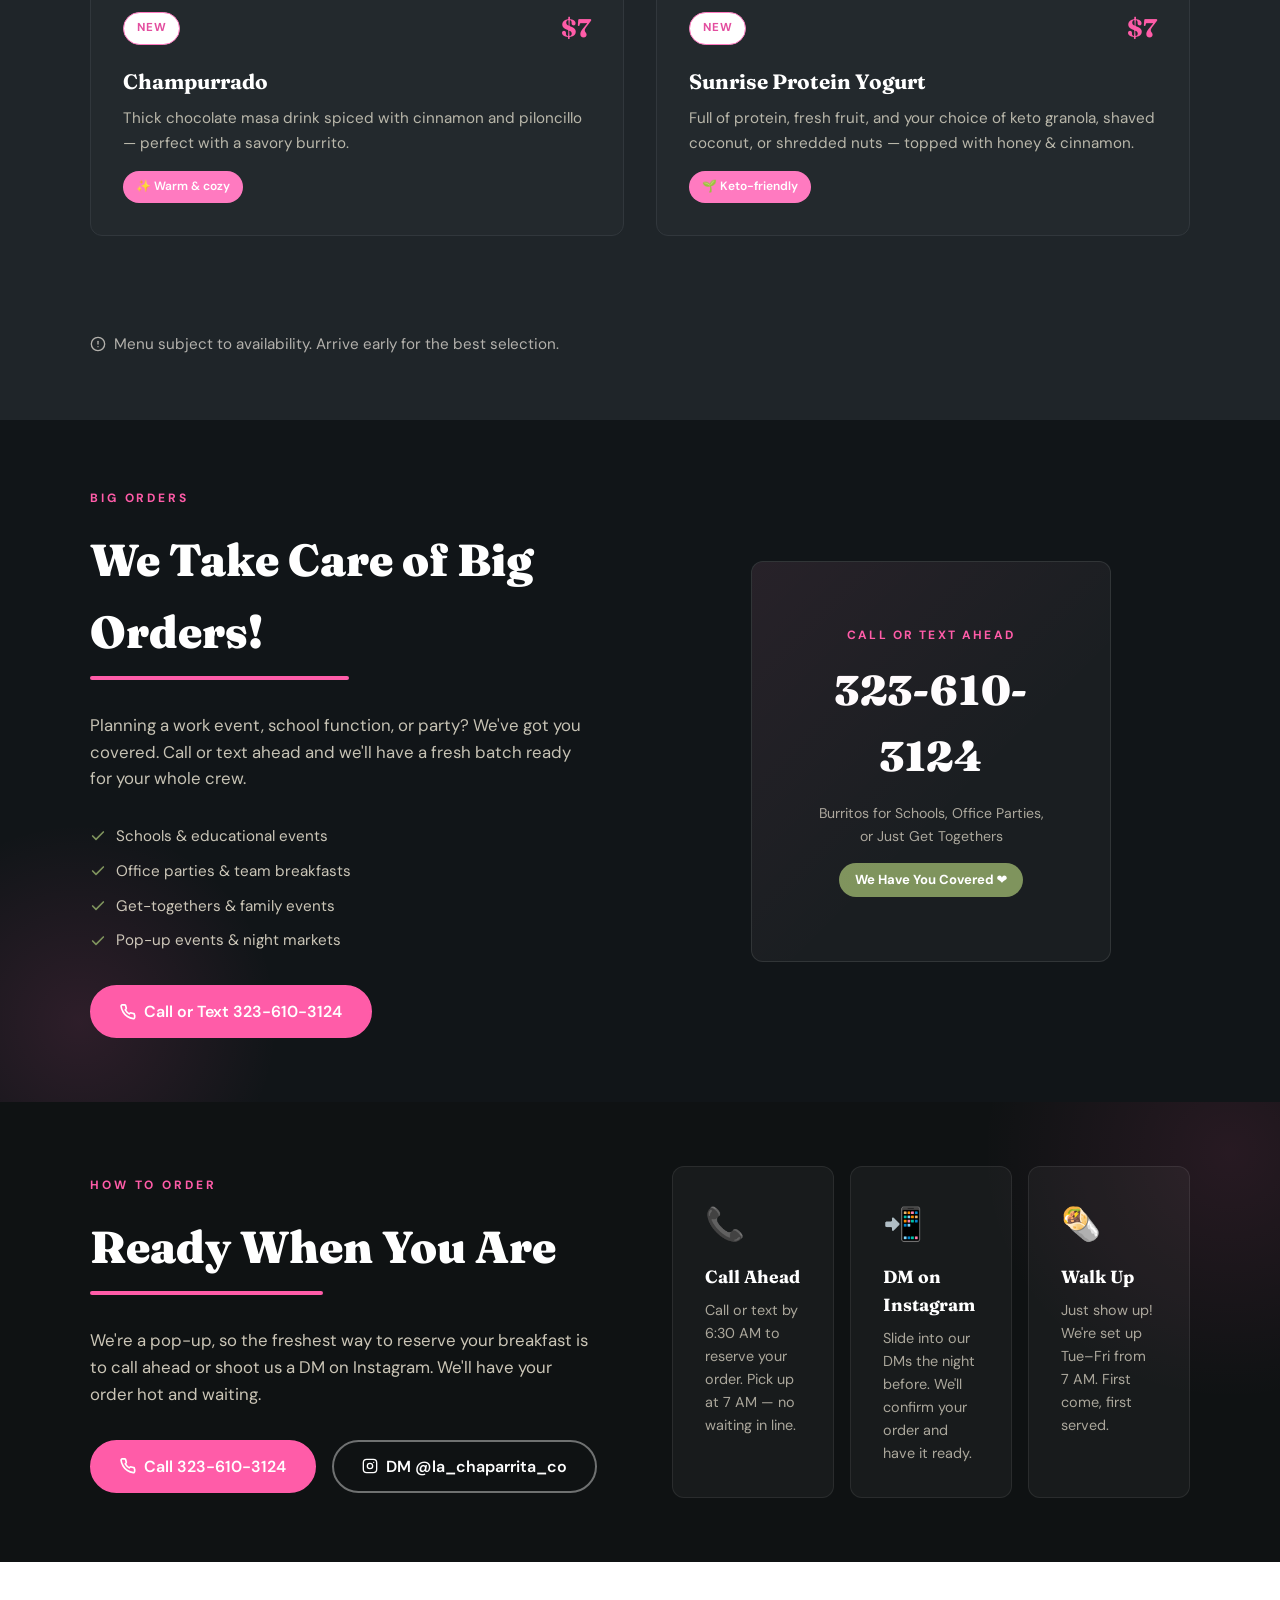
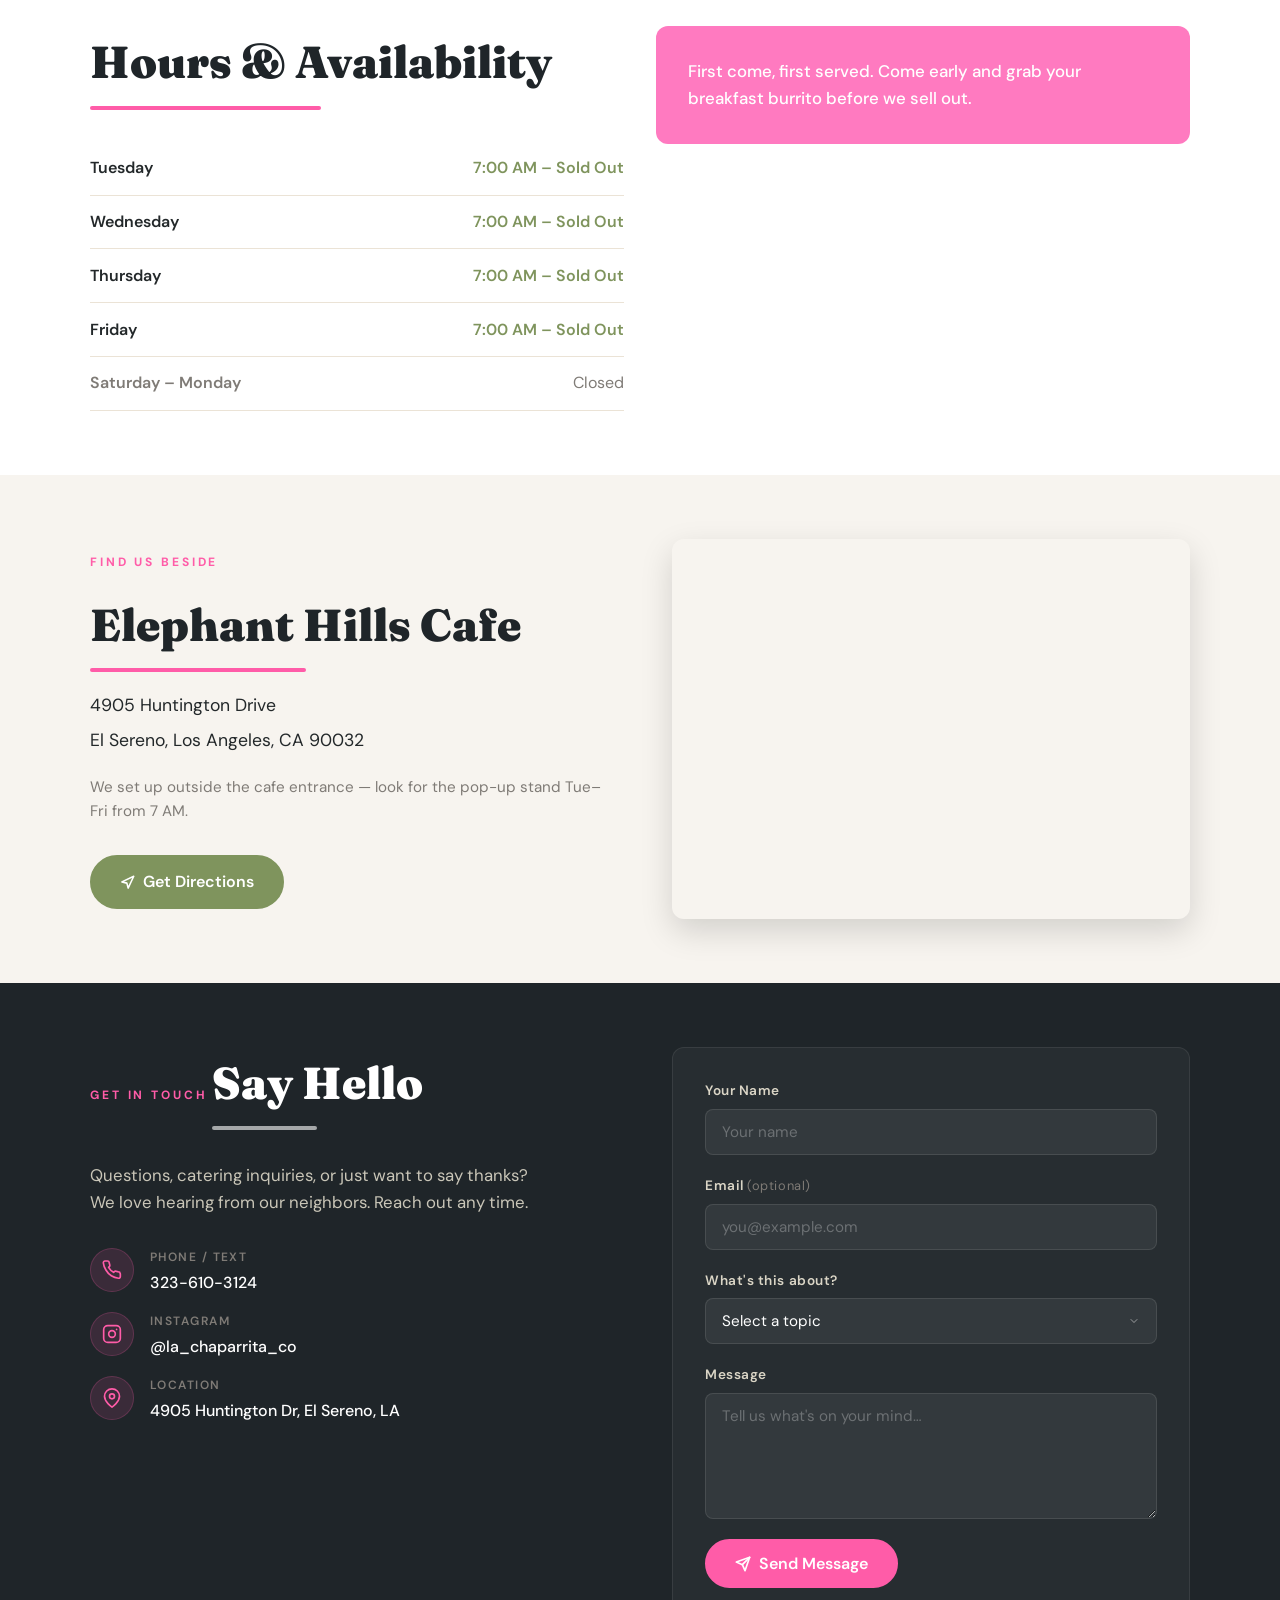
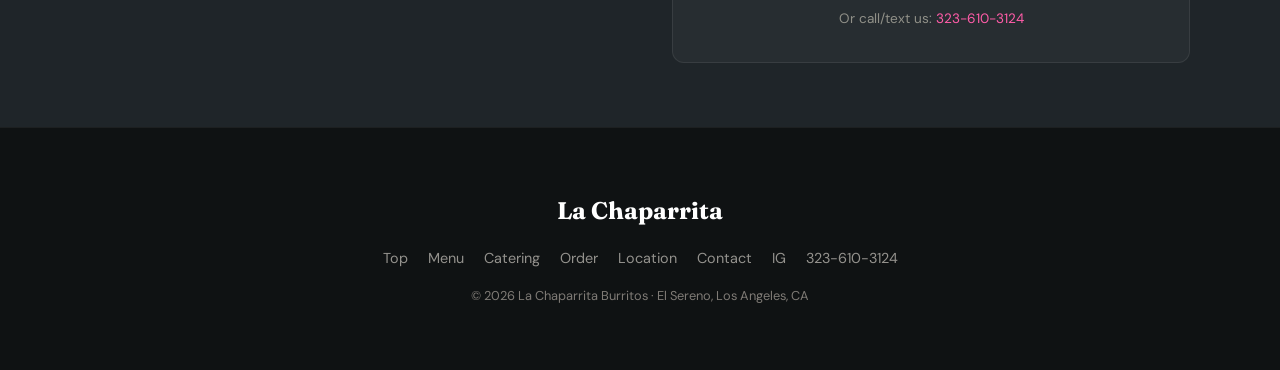
==== commit 39c88d4c: "feat: real menu data, catering section, Tue-Fri hours, dirty sodas, agua fresca, logo" ====
--- a/index.html
+++ b/index.html
@@ -5,48 +5,37 @@
   <meta charset="UTF-8" />
   <meta name="viewport" content="width=device-width, initial-scale=1.0" />
   <meta name="description"
-    content="La Chaparrita Burritos — authentic home-cooked breakfast burritos and tortas. Family-run pop-up in El Sereno, LA. Wed–Sat, 7AM until sold out." />
+    content="La Chaparrita Burritos — overstuffed $10 breakfast burritos, signature dirty sodas & agua fresca. Family pop-up in El Sereno, LA. Tue–Fri, 7AM until sold out." />
   <meta name="theme-color" content="#101214" />
-
-  <!-- Open Graph -->
   <meta property="og:title" content="La Chaparrita Burritos | El Sereno, LA" />
   <meta property="og:description"
-    content="Authentic home-cooked breakfast burritos & telera tortas. $7. Wed–Sat, 7AM." />
+    content="Overstuffed $10 burritos, dirty sodas & agua fresca. Tue–Fri 7AM outside Elephant Hills Cafe." />
   <meta property="og:type" content="website" />
   <meta property="og:url" content="https://blueavian9.github.io/La-Chaparrita-Burritos/" />
-
+  <meta property="og:image" content="assets/images/logo.png" />
   <title>La Chaparrita Burritos | El Sereno, LA</title>
-
-  <!-- Google Fonts -->
   <link rel="preconnect" href="https://fonts.googleapis.com" />
   <link rel="preconnect" href="https://fonts.gstatic.com" crossorigin />
-  <link
-    href="https://fonts.googleapis.com/css2?family=Fraunces:ital,wght@0,700;0,900;1,700&family=DM+Sans:wght@400;500;600&display=swap"
-    rel="stylesheet" />
-
+  <link href="https://fonts.googleapis.com/css2?family=Fraunces:ital,wght@0,700;0,900;1,700&family=DM+Sans:wght@400;500;600&display=swap" rel="stylesheet" />
   <link rel="stylesheet" href="src/styles.css" />
 </head>
 
 <body>
 
-  <!-- ========== SKIP NAV (Accessibility) ========== -->
   <a href="#hero" class="skip-link">Skip to main content</a>
 
   <!-- ========== NAV ========== -->
   <header class="nav" role="banner">
     <a href="#hero" class="nav__logo" aria-label="La Chaparrita Burritos — home">La Chaparrita</a>
-
     <input type="checkbox" id="nav-toggle" class="nav__toggle-input" aria-hidden="true" />
     <label for="nav-toggle" class="nav__hamburger" aria-label="Toggle navigation menu">
-      <span></span>
-      <span></span>
-      <span></span>
+      <span></span><span></span><span></span>
     </label>
-
     <nav aria-label="Main navigation">
       <ul class="nav__links" id="nav__links">
         <li><a href="#about">About</a></li>
         <li><a href="#menu">Menu</a></li>
+        <li><a href="#catering">Catering</a></li>
         <li><a href="#order">Order</a></li>
         <li><a href="#hours">Hours</a></li>
         <li><a href="#location">Location</a></li>
@@ -67,57 +56,27 @@
     </nav>
   </header>
 
-  <!-- ========== HERO (Full-screen Video Background) ========== -->
+  <!-- ========== HERO ========== -->
   <section id="hero" class="hero" aria-label="Hero banner">
-
-    <!-- VIDEO BACKGROUND — drop your .mp4 files into assets/videos/ -->
     <div class="hero__video-wrapper" aria-hidden="true">
-
-      <!--
-        Scene 1 — Person taking a bite of a grilled burrito
-        Recommended free sources:
-          • https://www.pexels.com/search/videos/burrito/
-          • https://coverr.co/videos/
-        Download .mp4, place in assets/videos/scene-burrito.mp4
-      -->
-      <video class="hero__video hero__video--active" data-scene="0" autoplay muted playsinline preload="auto"
-        aria-hidden="true">
+      <video class="hero__video hero__video--active" data-scene="0" autoplay muted playsinline preload="auto" aria-hidden="true">
         <source src="assets/videos/scene-burrito.mp4" type="video/mp4" />
       </video>
-
-      <!--
-        Scene 2 — Los Angeles Downtown skyline
-        Recommended: https://www.pexels.com/search/videos/los+angeles+downtown/
-        Place at: assets/videos/scene-la-downtown.mp4
-      -->
       <video class="hero__video" data-scene="1" muted playsinline preload="none" aria-hidden="true">
         <source src="assets/videos/scene-la-downtown.mp4" type="video/mp4" />
       </video>
-
-      <!--
-        Scene 3 — El Sereno neighborhood / street life
-        Recommended: https://www.pexels.com/search/videos/los+angeles+street/
-        Place at: assets/videos/scene-el-sereno.mp4
-      -->
       <video class="hero__video" data-scene="2" muted playsinline preload="none" aria-hidden="true">
         <source src="assets/videos/scene-el-sereno.mp4" type="video/mp4" />
       </video>
-
-      <!-- Dark gradient overlay so text is always readable -->
       <div class="hero__overlay" aria-hidden="true"></div>
     </div>
-
-    <!-- Scene label indicator -->
     <div class="hero__scene-dots" aria-hidden="true">
       <button class="hero__scene-dot hero__scene-dot--active" data-target="0" tabindex="-1"></button>
       <button class="hero__scene-dot" data-target="1" tabindex="-1"></button>
       <button class="hero__scene-dot" data-target="2" tabindex="-1"></button>
     </div>
-
-    <!-- Fallback blobs (visible when no video loads) -->
     <div class="hero__bg-blob hero__bg-blob--1" aria-hidden="true"></div>
     <div class="hero__bg-blob hero__bg-blob--2" aria-hidden="true"></div>
-
     <div class="hero__content">
       <p class="hero__eyebrow reveal">
         <span class="hero__eyebrow-dot" aria-hidden="true"></span>
@@ -145,7 +104,6 @@
         <a href="#menu" class="btn btn--outline">See the Menu</a>
       </div>
     </div>
-
     <div class="hero__scroll" aria-hidden="true">
       <span>scroll</span>
       <div class="hero__scroll-line"></div>
@@ -156,12 +114,12 @@
   <div class="ticker" aria-hidden="true" role="presentation">
     <div class="ticker__track">
       <span class="ticker__set">
-        Breakfast Burritos · Telera Tortas · El Sereno, LA · $7 · Wed – Sat · 7:00 AM · Family Recipe · Oaxaca Cheese ·
-        Avocado Spread · Open Now ·
+        Overstuffed Burritos $10 · Dirty Sodas $7.50 · Agua Fresca Casera · El Sereno, LA · Tue–Fri 7AM ·
+        Homemade Salsa Included · Big Orders Welcome · Chicharrón en Salsa Verde · La Chaparrita POP ·
       </span>
       <span class="ticker__set" aria-hidden="true">
-        Breakfast Burritos · Telera Tortas · El Sereno, LA · $7 · Wed – Sat · 7:00 AM · Family Recipe · Oaxaca Cheese ·
-        Avocado Spread · Open Now ·
+        Overstuffed Burritos $10 · Dirty Sodas $7.50 · Agua Fresca Casera · El Sereno, LA · Tue–Fri 7AM ·
+        Homemade Salsa Included · Big Orders Welcome · Chicharrón en Salsa Verde · La Chaparrita POP ·
       </span>
     </div>
   </div>
@@ -172,9 +130,18 @@
 
       <figure class="about__figure reveal-left" aria-hidden="true">
         <div class="about__figure-inner">
-          <div class="about__figure-badge">Est. El Sereno</div>
-          <div class="about__figure-emoji">🌯</div>
-          <div class="about__figure-tag">Family Recipe</div>
+          <!--
+            LOGO: Save your La Chaparrita mascot image as:
+            assets/images/logo.png
+            Then this will display automatically.
+          -->
+          <img src="assets/images/logo.png" alt="La Chaparrita mascot" class="about__mascot"
+            onerror="this.style.display='none'; this.nextElementSibling.style.display='flex';" />
+          <div class="about__figure-fallback" style="display:none; flex-direction:column; align-items:center; gap:1rem;">
+            <div class="about__figure-badge">Est. El Sereno</div>
+            <div class="about__figure-emoji">🌯</div>
+            <div class="about__figure-tag">Family Recipe</div>
+          </div>
           <div class="about__figure-corner-tl" aria-hidden="true"></div>
           <div class="about__figure-corner-br" aria-hidden="true"></div>
         </div>
@@ -191,7 +158,7 @@
         <p>
           No shortcuts. Just real ingredients, real recipes, and real love — wrapped up tight and
           ready at 7AM. Find us set up outside Elephant Hills Cafe on Huntington Drive,
-          Wednesday through Saturday. Come early — we sell out fast.
+          Tuesday through Friday. Come early — we sell out fast.
         </p>
         <a href="#menu" class="btn btn--avocado">See What We're Making →</a>
       </div>
@@ -205,84 +172,245 @@
       <header class="menu__header">
         <span class="section__label section__label--dim">What We Serve</span>
         <h2 class="section__heading section__heading--light">The Menu</h2>
-        <p class="menu__subtitle">Everything made fresh. Everything $7. Every morning.</p>
+        <p class="menu__subtitle">Everything made fresh. Made with care, served with love. Hot &amp; ready for you.</p>
       </header>
 
-      <div class="menu__grid">
-
-        <article class="menu__card reveal-up" style="--delay: 0ms">
-          <div class="menu__card-image">
-            <img src="https://images.unsplash.com/photo-1626700051175-6818013e1d4f?auto=format&fit=crop&w=800&q=80"
-              alt="Grilled breakfast burrito with steak, beans, Oaxaca cheese and avocado" loading="lazy" />
-          </div>
-          <div class="menu__card-top">
-            <span class="menu__price" aria-label="Price: $7">$7</span>
-          </div>
-          <h3 class="menu__card-title">Breakfast Burrito</h3>
-          <p class="menu__card-desc">
-            Your choice of protein wrapped with beans, creamy avocado spread, and melted Oaxaca cheese.
-          </p>
-          <ul class="menu__proteins" aria-label="Protein options">
-            <li>Steak</li>
-            <li>Chorizo</li>
-            <li>Sausage</li>
-            <li>Potato</li>
-          </ul>
-        </article>
-
-        <article class="menu__card reveal-up" style="--delay: 100ms">
-          <div class="menu__card-image">
-            <img src="https://images.unsplash.com/photo-1551504734-5ee1c4a1479b?auto=format&fit=crop&w=800&q=80"
-              alt="Breakfast torta on a fresh telera roll with beans, avocado, and Oaxaca cheese" loading="lazy" />
-          </div>
-          <div class="menu__card-top">
-            <span class="menu__price" aria-label="Price: $7">$7</span>
-          </div>
-          <h3 class="menu__card-title">Breakfast Torta</h3>
-          <p class="menu__card-desc">
-            Same great fillings on a fresh telera roll — beans, avocado spread, and Oaxaca cheese.
-          </p>
-          <ul class="menu__proteins" aria-label="Protein options">
-            <li>Steak</li>
-            <li>Chorizo</li>
-            <li>Sausage</li>
-            <li>Potato</li>
-          </ul>
-        </article>
-
-        <article class="menu__card menu__card--new reveal-up" style="--delay: 200ms">
-          <div class="menu__card-image">
-            <img src="https://images.unsplash.com/photo-1544145945-f90425340c7e?auto=format&fit=crop&w=800&q=80"
-              alt="Champurrado — warm Mexican chocolate masa drink" loading="lazy" />
-          </div>
-          <div class="menu__card-top">
-            <span class="menu__new-badge">New</span>
-            <span class="menu__price" aria-label="Price: $7">$7</span>
-          </div>
-          <h3 class="menu__card-title">Champurrado</h3>
-          <p class="menu__card-desc">
-            Thick chocolate masa drink spiced with cinnamon and piloncillo — perfect with a savory burrito.
-          </p>
-          <p class="menu__keto-note" aria-label="New menu note">✨ Warm &amp; cozy</p>
-        </article>
-
-        <article class="menu__card menu__card--new reveal-up" style="--delay: 300ms">
-          <div class="menu__card-image">
-            <img src="https://images.unsplash.com/photo-1490645935967-10de6ba17061?auto=format&fit=crop&w=800&q=80"
-              alt="Sunrise Protein Yogurt bowl with fresh fruit and keto granola" loading="lazy" />
-          </div>
-          <div class="menu__card-top">
-            <span class="menu__new-badge">New</span>
-            <span class="menu__price" aria-label="Price: $7">$7</span>
-          </div>
-          <h3 class="menu__card-title">Sunrise Protein Yogurt</h3>
-          <p class="menu__card-desc">
-            Fresh seasonal fruit layered with keto granola. A lighter start to your morning,
-            still made with that Chaparrita care.
-          </p>
-          <p class="menu__keto-note" aria-label="Keto-friendly option">🌱 Keto-friendly</p>
-        </article>
-
+      <!-- ── CATEGORY 1: BURRITOS ── -->
+      <div class="menu__category">
+        <div class="menu__category-header">
+          <div class="menu__category-header-left">
+            <span class="menu__cat-eyebrow">Main Event</span>
+            <h3 class="menu__cat-title">Overstuffed Burritos</h3>
+          </div>
+          <div class="menu__category-header-right">
+            <span class="menu__cat-price-badge">All $10</span>
+            <span class="menu__cat-note">🫙 Homemade salsa with every order</span>
+          </div>
+        </div>
+
+        <div class="menu__list" role="list">
+
+          <div class="menu__item menu__item--specialty" role="listitem">
+            <div class="menu__item-info">
+              <div class="menu__item-name-row">
+                <h4 class="menu__item-name">Chicharrón en Salsa Verde Burrito</h4>
+                <span class="menu__specialty-badge">⭐ Our Specialty</span>
+              </div>
+              <p class="menu__item-desc">
+                Crispy pork simmered in our green salsa. Packed with flavor, medium spice level, served with beans. Very popular!
+              </p>
+            </div>
+            <span class="menu__item-price" aria-label="Price: $10">$10</span>
+          </div>
+
+          <div class="menu__item" role="listitem">
+            <div class="menu__item-info">
+              <h4 class="menu__item-name">Bacon Breakfast Burrito</h4>
+              <p class="menu__item-desc">Smoked bacon mixed in with potatoes, egg and cheese.</p>
+            </div>
+            <span class="menu__item-price" aria-label="Price: $10">$10</span>
+          </div>
+
+          <div class="menu__item" role="listitem">
+            <div class="menu__item-info">
+              <h4 class="menu__item-name">Chorizo Breakfast Burrito</h4>
+              <p class="menu__item-desc">Savory pork chorizo seasoned to perfection with fluffy egg, potatoes and beans.</p>
+            </div>
+            <span class="menu__item-price" aria-label="Price: $10">$10</span>
+          </div>
+
+          <div class="menu__item" role="listitem">
+            <div class="menu__item-info">
+              <h4 class="menu__item-name">Braised Beef Burrito</h4>
+              <p class="menu__item-desc">Marinated and slowly cooked for 4+ hours until perfectly tender. Packed with flavor and served with potatoes and beans.</p>
+            </div>
+            <span class="menu__item-price" aria-label="Price: $10">$10</span>
+          </div>
+
+          <div class="menu__item" role="listitem">
+            <div class="menu__item-info">
+              <h4 class="menu__item-name">Veggie Breakfast Burrito</h4>
+              <p class="menu__item-desc">Potato, egg and cheese mixed with roasted poblano peppers.</p>
+            </div>
+            <span class="menu__item-price" aria-label="Price: $10">$10</span>
+          </div>
+
+        </div>
+
+        <p class="menu__list-footer">
+          🔥 Made fresh daily &nbsp;·&nbsp; 🌶️ Bold flavor in every bite &nbsp;·&nbsp; ⏱ Hot &amp; ready for you
+        </p>
+      </div>
+
+      <!-- ── CATEGORY 2: DIRTY SODAS ── -->
+      <div class="menu__category">
+        <div class="menu__category-header">
+          <div class="menu__category-header-left">
+            <div class="menu__pop-brand" aria-label="La Chaparrita POP brand">
+              <span class="menu__pop-brand-text">La Chaparrita</span>
+              <span class="menu__pop-brand-pop">POP</span>
+              <span class="menu__pop-brand-sub">Dirty Soda</span>
+            </div>
+            <h3 class="menu__cat-title">Signature Dirty Sodas</h3>
+          </div>
+          <div class="menu__category-header-right">
+            <span class="menu__cat-price-badge menu__cat-price-badge--soda">$7.50 · 24oz</span>
+            <span class="menu__cat-note">Fresh · Creamy · Made to Order</span>
+          </div>
+        </div>
+
+        <div class="menu__grid">
+
+          <article class="menu__card reveal-up" style="--delay: 0ms">
+            <div class="menu__card-image">
+              <img src="https://images.unsplash.com/photo-1568909344668-6f14a07b56a0?auto=format&fit=crop&w=800&q=80"
+                alt="Strawberry Dream Sprite — sweet creamy strawberry soda" loading="lazy" />
+              <div class="menu__card-img-badge">⭐ Customer Favorite</div>
+            </div>
+            <div class="menu__card-top">
+              <span class="menu__price" aria-label="Price: $7.50">$7.50</span>
+            </div>
+            <h3 class="menu__card-title">Strawberry Dream Sprite</h3>
+            <p class="menu__card-desc">Sweet, creamy strawberry soda with Sprite.</p>
+          </article>
+
+          <article class="menu__card reveal-up" style="--delay: 80ms">
+            <div class="menu__card-image">
+              <img src="https://images.unsplash.com/photo-1534353436294-0dbd4bdac845?auto=format&fit=crop&w=800&q=80"
+                alt="Eastside Coco Pepper — Dr Pepper vanilla lime coconut cream" loading="lazy" />
+            </div>
+            <div class="menu__card-top">
+              <span class="menu__price" aria-label="Price: $7.50">$7.50</span>
+            </div>
+            <h3 class="menu__card-title">Eastside Coco Pepper</h3>
+            <p class="menu__card-desc">Dr Pepper, vanilla, lime &amp; coconut cream.</p>
+          </article>
+
+          <article class="menu__card reveal-up" style="--delay: 160ms">
+            <div class="menu__card-image">
+              <img src="https://images.unsplash.com/photo-1499638673689-79a0b0b2f9e2?auto=format&fit=crop&w=800&q=80"
+                alt="Huntington Cherry Cream — cherry vanilla Coke float" loading="lazy" />
+            </div>
+            <div class="menu__card-top">
+              <span class="menu__price" aria-label="Price: $7.50">$7.50</span>
+            </div>
+            <h3 class="menu__card-title">Huntington Cherry Cream</h3>
+            <p class="menu__card-desc">Cherry vanilla Coke float vibes.</p>
+          </article>
+
+          <article class="menu__card reveal-up" style="--delay: 240ms">
+            <div class="menu__card-image">
+              <img src="https://images.unsplash.com/photo-1513558161293-cdaf765ed2fd?auto=format&fit=crop&w=800&q=80"
+                alt="Island Sprite — pineapple coconut light refreshing" loading="lazy" />
+            </div>
+            <div class="menu__card-top">
+              <span class="menu__price" aria-label="Price: $7.50">$7.50</span>
+            </div>
+            <h3 class="menu__card-title">Island Sprite</h3>
+            <p class="menu__card-desc">Pineapple + coconut, light &amp; refreshing.</p>
+          </article>
+
+          <article class="menu__card reveal-up" style="--delay: 320ms">
+            <div class="menu__card-image">
+              <img src="https://images.unsplash.com/photo-1602143407151-7111542de6e8?auto=format&fit=crop&w=800&q=80"
+                alt="Dirty Vanilla Coke — smooth creamy vanilla classic" loading="lazy" />
+            </div>
+            <div class="menu__card-top">
+              <span class="menu__price" aria-label="Price: $7.50">$7.50</span>
+            </div>
+            <h3 class="menu__card-title">Dirty Vanilla Coke</h3>
+            <p class="menu__card-desc">Smooth, creamy vanilla classic.</p>
+          </article>
+
+        </div>
+      </div>
+
+      <!-- ── CATEGORY 3: AGUA FRESCA ── -->
+      <div class="menu__category">
+        <div class="menu__category-header">
+          <div class="menu__category-header-left">
+            <span class="menu__cat-eyebrow">Handcrafted Drinks</span>
+            <h3 class="menu__cat-title">Agua Fresca Casera</h3>
+          </div>
+          <div class="menu__category-header-right">
+            <span class="menu__cat-note">Made Fresh. Made Real. Made for You.<br />Locally Inspired. Family Owned. Always Fresh.</span>
+          </div>
+        </div>
+
+        <div class="menu__grid menu__grid--2col">
+
+          <article class="menu__card reveal-up" style="--delay: 0ms">
+            <div class="menu__card-image">
+              <img src="https://images.unsplash.com/photo-1560508180-03f285f67ded?auto=format&fit=crop&w=800&q=80"
+                alt="Strawberry Lemonade — freshly squeezed" loading="lazy" />
+            </div>
+            <div class="menu__card-top">
+              <span class="menu__new-badge">Freshly Squeezed</span>
+            </div>
+            <h3 class="menu__card-title">Strawberry Lemonade</h3>
+            <p class="menu__card-desc">Freshly squeezed strawberry lemonade made with real fruit.</p>
+          </article>
+
+          <article class="menu__card reveal-up" style="--delay: 100ms">
+            <div class="menu__card-image">
+              <img src="https://images.unsplash.com/photo-1587049352851-8d4e89133924?auto=format&fit=crop&w=800&q=80"
+                alt="Blue Raspberry Lemonade — freshly squeezed" loading="lazy" />
+            </div>
+            <div class="menu__card-top">
+              <span class="menu__new-badge">Freshly Squeezed</span>
+            </div>
+            <h3 class="menu__card-title">Blue Raspberry Lemonade</h3>
+            <p class="menu__card-desc">Freshly squeezed blue raspberry lemonade, bold and refreshing.</p>
+          </article>
+
+        </div>
+      </div>
+
+      <!-- ── CATEGORY 4: EXTRAS ── -->
+      <div class="menu__category">
+        <div class="menu__category-header">
+          <div class="menu__category-header-left">
+            <span class="menu__cat-eyebrow">Something Extra</span>
+            <h3 class="menu__cat-title">Sides &amp; More</h3>
+          </div>
+        </div>
+
+        <div class="menu__grid menu__grid--2col">
+
+          <article class="menu__card menu__card--new reveal-up" style="--delay: 0ms">
+            <div class="menu__card-image">
+              <img src="https://images.unsplash.com/photo-1544145945-f90425340c7e?auto=format&fit=crop&w=800&q=80"
+                alt="Champurrado — warm Mexican chocolate masa drink" loading="lazy" />
+            </div>
+            <div class="menu__card-top">
+              <span class="menu__new-badge">New</span>
+              <span class="menu__price" aria-label="Price: $7">$7</span>
+            </div>
+            <h3 class="menu__card-title">Champurrado</h3>
+            <p class="menu__card-desc">
+              Thick chocolate masa drink spiced with cinnamon and piloncillo — perfect with a savory burrito.
+            </p>
+            <p class="menu__keto-note" aria-label="New menu note">✨ Warm &amp; cozy</p>
+          </article>
+
+          <article class="menu__card menu__card--new reveal-up" style="--delay: 100ms">
+            <div class="menu__card-image">
+              <img src="https://images.unsplash.com/photo-1490645935967-10de6ba17061?auto=format&fit=crop&w=800&q=80"
+                alt="Sunrise Protein Yogurt bowl with fresh fruit" loading="lazy" />
+            </div>
+            <div class="menu__card-top">
+              <span class="menu__new-badge">New</span>
+              <span class="menu__price" aria-label="Price: $7">$7</span>
+            </div>
+            <h3 class="menu__card-title">Sunrise Protein Yogurt</h3>
+            <p class="menu__card-desc">
+              Full of protein, fresh fruit, and your choice of keto granola, shaved coconut, or shredded nuts —
+              topped with honey &amp; cinnamon.
+            </p>
+            <p class="menu__keto-note" aria-label="Keto-friendly option">🌱 Keto-friendly</p>
+          </article>
+
+        </div>
       </div>
 
       <p class="menu__footer-note" aria-live="polite">
@@ -294,6 +422,68 @@
         </svg>
         Menu subject to availability. Arrive early for the best selection.
       </p>
+    </div>
+  </section>
+
+  <!-- ========== CATERING ========== -->
+  <section id="catering" class="catering section" aria-label="Catering and big orders">
+    <div class="container catering__inner">
+
+      <div class="catering__text reveal-left">
+        <span class="section__label">Big Orders</span>
+        <h2 class="section__heading">We Take Care of Big Orders!</h2>
+        <p>
+          Planning a work event, school function, or party? We've got you covered.
+          Call or text ahead and we'll have a fresh batch ready for your whole crew.
+        </p>
+        <ul class="catering__uses" aria-label="Perfect for">
+          <li>
+            <svg width="16" height="16" viewBox="0 0 24 24" fill="none" stroke="currentColor" stroke-width="2.5"
+              stroke-linecap="round" stroke-linejoin="round" aria-hidden="true">
+              <polyline points="20 6 9 17 4 12" />
+            </svg>
+            Schools &amp; educational events
+          </li>
+          <li>
+            <svg width="16" height="16" viewBox="0 0 24 24" fill="none" stroke="currentColor" stroke-width="2.5"
+              stroke-linecap="round" stroke-linejoin="round" aria-hidden="true">
+              <polyline points="20 6 9 17 4 12" />
+            </svg>
+            Office parties &amp; team breakfasts
+          </li>
+          <li>
+            <svg width="16" height="16" viewBox="0 0 24 24" fill="none" stroke="currentColor" stroke-width="2.5"
+              stroke-linecap="round" stroke-linejoin="round" aria-hidden="true">
+              <polyline points="20 6 9 17 4 12" />
+            </svg>
+            Get-togethers &amp; family events
+          </li>
+          <li>
+            <svg width="16" height="16" viewBox="0 0 24 24" fill="none" stroke="currentColor" stroke-width="2.5"
+              stroke-linecap="round" stroke-linejoin="round" aria-hidden="true">
+              <polyline points="20 6 9 17 4 12" />
+            </svg>
+            Pop-up events &amp; night markets
+          </li>
+        </ul>
+        <a href="tel:3236103124" class="btn catering__cta" aria-label="Call to place a big order">
+          <svg width="16" height="16" viewBox="0 0 24 24" fill="none" stroke="currentColor" stroke-width="2.5"
+            stroke-linecap="round" stroke-linejoin="round" aria-hidden="true">
+            <path d="M22 16.92v3a2 2 0 0 1-2.18 2 19.79 19.79 0 0 1-8.63-3.07A19.5 19.5 0 0 1 4.69 12 19.79 19.79 0 0 1 1.61 3.38 2 2 0 0 1 3.6 1.21h3a2 2 0 0 1 2 1.72c.127.96.361 1.903.7 2.81a2 2 0 0 1-.45 2.11L7.91 8.81a16 16 0 0 0 6 6l.91-.91a2 2 0 0 1 2.11-.45c.907.339 1.85.573 2.81.7A2 2 0 0 1 21.73 16z" />
+          </svg>
+          Call or Text 323-610-3124
+        </a>
+      </div>
+
+      <div class="catering__highlight reveal-right" aria-hidden="true">
+        <div class="catering__phone-card">
+          <div class="catering__phone-card-label">Call or Text Ahead</div>
+          <div class="catering__phone-card-number">323-610-3124</div>
+          <div class="catering__phone-card-sub">Burritos for Schools, Office Parties,<br />or Just Get Togethers</div>
+          <div class="catering__phone-card-badge">We Have You Covered ❤️</div>
+        </div>
+      </div>
+
     </div>
   </section>
 
@@ -312,8 +502,7 @@
           <a href="tel:3236103124" class="btn order__btn--call" aria-label="Call us at 323-610-3124">
             <svg width="16" height="16" viewBox="0 0 24 24" fill="none" stroke="currentColor" stroke-width="2.5"
               stroke-linecap="round" stroke-linejoin="round" aria-hidden="true">
-              <path
-                d="M22 16.92v3a2 2 0 0 1-2.18 2 19.79 19.79 0 0 1-8.63-3.07A19.5 19.5 0 0 1 4.69 12 19.79 19.79 0 0 1 1.61 3.38 2 2 0 0 1 3.6 1.21h3a2 2 0 0 1 2 1.72c.127.96.361 1.903.7 2.81a2 2 0 0 1-.45 2.11L7.91 8.81a16 16 0 0 0 6 6l.91-.91a2 2 0 0 1 2.11-.45c.907.339 1.85.573 2.81.7A2 2 0 0 1 21.73 16z" />
+              <path d="M22 16.92v3a2 2 0 0 1-2.18 2 19.79 19.79 0 0 1-8.63-3.07A19.5 19.5 0 0 1 4.69 12 19.79 19.79 0 0 1 1.61 3.38 2 2 0 0 1 3.6 1.21h3a2 2 0 0 1 2 1.72c.127.96.361 1.903.7 2.81a2 2 0 0 1-.45 2.11L7.91 8.81a16 16 0 0 0 6 6l.91-.91a2 2 0 0 1 2.11-.45c.907.339 1.85.573 2.81.7A2 2 0 0 1 21.73 16z" />
             </svg>
             Call 323-610-3124
           </a>
@@ -334,7 +523,7 @@
         <div class="order__card">
           <div class="order__card-icon" aria-hidden="true">📞</div>
           <h3>Call Ahead</h3>
-          <p>Call by 6:30 AM to reserve your order. Pick up at 7 AM — no waiting in line.</p>
+          <p>Call or text by 6:30 AM to reserve your order. Pick up at 7 AM — no waiting in line.</p>
         </div>
         <div class="order__card">
           <div class="order__card-icon" aria-hidden="true">📲</div>
@@ -344,7 +533,7 @@
         <div class="order__card">
           <div class="order__card-icon" aria-hidden="true">🌯</div>
           <h3>Walk Up</h3>
-          <p>Just show up! We're set up Wed–Sat from 7 AM. Come early — we sell out fast.</p>
+          <p>Just show up! We're set up Tue–Fri from 7 AM. First come, first served.</p>
         </div>
       </div>
 
@@ -352,14 +541,18 @@
   </section>
 
   <!-- ========== HOURS ========== -->
+  <!-- NOTE: Hours updated to Tue–Fri per latest Instagram schedule post.
+       Verify with client if Saturday returns. -->
   <section id="hours" class="hours section" aria-label="Hours and availability">
     <div class="container hours__grid">
 
       <div class="hours__left reveal-left">
-        <h2 class="section__heading">
-          <span class="section_label">Hours</span> &amp; Availability
-        </h2>
+        <h2 class="section__heading">Hours &amp; Availability</h2>
         <dl class="hours__list">
+          <div class="hours__row hours__row--open">
+            <dt>Tuesday</dt>
+            <dd>7:00 AM – Sold Out</dd>
+          </div>
           <div class="hours__row hours__row--open">
             <dt>Wednesday</dt>
             <dd>7:00 AM – Sold Out</dd>
@@ -372,19 +565,15 @@
             <dt>Friday</dt>
             <dd>7:00 AM – Sold Out</dd>
           </div>
-          <div class="hours__row hours__row--open">
-            <dt>Saturday</dt>
-            <dd>7:00 AM – Sold Out</dd>
-          </div>
           <div class="hours__row hours__row--closed">
-            <dt>Sunday – Tuesday</dt>
+            <dt>Saturday – Monday</dt>
             <dd>Closed</dd>
           </div>
         </dl>
       </div>
 
       <aside class="hours__callout reveal-right" aria-label="Important notice">
-        Come early and grab your breakfast burrito before we sell out.
+        First come, first served. Come early and grab your breakfast burrito before we sell out.
       </aside>
     </div>
   </section>
@@ -401,7 +590,7 @@
           El Sereno, Los Angeles, CA 90032
         </address>
         <p class="location__note">
-          We set up outside the cafe entrance — look for the pop-up stand Wed–Sat from 7 AM.
+          We set up outside the cafe entrance — look for the pop-up stand Tue–Fri from 7 AM.
         </p>
         <a href="https://www.google.com/maps/dir/?api=1&destination=4905+Huntington+Drive+Los+Angeles+CA+90032"
           target="_blank" rel="noopener noreferrer" class="btn btn--avocado location__directions"
@@ -443,12 +632,11 @@
             <div class="contact__method-icon" aria-hidden="true">
               <svg width="20" height="20" viewBox="0 0 24 24" fill="none" stroke="currentColor" stroke-width="2"
                 stroke-linecap="round" stroke-linejoin="round">
-                <path
-                  d="M22 16.92v3a2 2 0 0 1-2.18 2 19.79 19.79 0 0 1-8.63-3.07A19.5 19.5 0 0 1 4.69 12 19.79 19.79 0 0 1 1.61 3.38 2 2 0 0 1 3.6 1.21h3a2 2 0 0 1 2 1.72c.127.96.361 1.903.7 2.81a2 2 0 0 1-.45 2.11L7.91 8.81a16 16 0 0 0 6 6l.91-.91a2 2 0 0 1 2.11-.45c.907.339 1.85.573 2.81.7A2 2 0 0 1 21.73 16z" />
+                <path d="M22 16.92v3a2 2 0 0 1-2.18 2 19.79 19.79 0 0 1-8.63-3.07A19.5 19.5 0 0 1 4.69 12 19.79 19.79 0 0 1 1.61 3.38 2 2 0 0 1 3.6 1.21h3a2 2 0 0 1 2 1.72c.127.96.361 1.903.7 2.81a2 2 0 0 1-.45 2.11L7.91 8.81a16 16 0 0 0 6 6l.91-.91a2 2 0 0 1 2.11-.45c.907.339 1.85.573 2.81.7A2 2 0 0 1 21.73 16z" />
               </svg>
             </div>
             <div>
-              <span class="contact__method-label">Phone</span>
+              <span class="contact__method-label">Phone / Text</span>
               <a href="tel:3236103124" class="contact__method-value">323-610-3124</a>
             </div>
           </li>
@@ -483,46 +671,33 @@
         </ul>
       </div>
 
-      <!-- Contact Form — powered by Formspree (free, no backend needed) -->
-      <!-- 1. Sign up at https://formspree.io (free tier = 50 submissions/month) -->
-      <!-- 2. Create a form and get your endpoint ID -->
-      <!-- 3. Replace YOUR_FORM_ID below with your actual ID -->
       <form class="contact__form reveal-right" action="https://formspree.io/f/YOUR_FORM_ID" method="POST" novalidate
         aria-label="Contact form">
-
         <div class="form__group">
           <label for="contact-name" class="form__label">Your Name</label>
-          <input type="text" id="contact-name" name="name" class="form__input" placeholder="Delmis or Brian?" required
-            autocomplete="name" />
-        </div>
-
+          <input type="text" id="contact-name" name="name" class="form__input" placeholder="Your name" required autocomplete="name" />
+        </div>
         <div class="form__group">
           <label for="contact-email" class="form__label">Email <span class="form__optional">(optional)</span></label>
-          <input type="email" id="contact-email" name="email" class="form__input" placeholder="you@example.com"
-            autocomplete="email" />
-        </div>
-
+          <input type="email" id="contact-email" name="email" class="form__input" placeholder="you@example.com" autocomplete="email" />
+        </div>
         <div class="form__group">
           <label for="contact-subject" class="form__label">What's this about?</label>
           <select id="contact-subject" name="subject" class="form__input form__select" required>
             <option value="" disabled selected>Select a topic</option>
-            <option value="catering">Catering Inquiry</option>
+            <option value="catering">Catering / Big Order</option>
             <option value="order">Pre-Order Request</option>
             <option value="feedback">Feedback / Compliments</option>
             <option value="press">Press / Partnership</option>
             <option value="other">Other</option>
           </select>
         </div>
-
         <div class="form__group">
           <label for="contact-message" class="form__label">Message</label>
           <textarea id="contact-message" name="message" class="form__input form__textarea"
             placeholder="Tell us what's on your mind…" rows="5" required></textarea>
         </div>
-
-        <!-- Honeypot for spam prevention -->
         <input type="text" name="_gotcha" style="display:none" tabindex="-1" aria-hidden="true" />
-
         <button type="submit" class="btn form__submit">
           <svg width="16" height="16" viewBox="0 0 24 24" fill="none" stroke="currentColor" stroke-width="2.5"
             stroke-linecap="round" stroke-linejoin="round" aria-hidden="true">
@@ -531,11 +706,9 @@
           </svg>
           Send Message
         </button>
-
         <p class="form__note">
-          Or call us directly: <a href="tel:3236103124">323-610-3124</a>
+          Or call/text us: <a href="tel:3236103124">323-610-3124</a>
         </p>
-
       </form>
 
     </div>
@@ -548,12 +721,12 @@
       <div class="footer__links">
         <a href="#hero">Top</a>
         <a href="#menu">Menu</a>
+        <a href="#catering">Catering</a>
         <a href="#order">Order</a>
         <a href="#location">Location</a>
         <a href="#contact">Contact</a>
-        <a href="https://instagram.com/la_chaparrita_co" target="_blank" rel="noopener noreferrer"
-          aria-label="Instagram">IG</a>
-        <a href="tel:3236103124" aria-label="Call us">323-610-3124</a>
+        <a href="https://instagram.com/la_chaparrita_co" target="_blank" rel="noopener noreferrer" aria-label="Instagram @la_chaparrita_co">IG</a>
+        <a href="tel:3236103124" aria-label="Call us at 323-610-3124">323-610-3124</a>
       </div>
       <div class="footer__copy">© 2026 La Chaparrita Burritos · El Sereno, Los Angeles, CA</div>
     </div>
@@ -561,5 +734,4 @@
 
   <script src="src/script.js" defer></script>
 </body>
-
 </html>
--- a/src/styles.css
+++ b/src/styles.css
@@ -1395,4 +1395,410 @@
     html {
         scroll-behavior: auto;
     }
+}
+
+/* =====================
+   ABOUT — MASCOT LOGO
+===================== */
+.about__mascot {
+    width: 180px;
+    height: 180px;
+    object-fit: contain;
+    border-radius: 50%;
+    background: rgba(255, 255, 255, 0.08);
+    padding: 0.5rem;
+}
+
+/* =====================
+   MENU — CATEGORIES
+===================== */
+.menu__category {
+    margin-bottom: var(--space-xl);
+    padding-bottom: var(--space-lg);
+    border-bottom: 1px solid rgba(255, 255, 255, 0.06);
+}
+
+.menu__category:last-of-type {
+    border-bottom: none;
+    margin-bottom: 0;
+}
+
+.menu__category-header {
+    display: flex;
+    justify-content: space-between;
+    align-items: flex-start;
+    flex-wrap: wrap;
+    gap: var(--space-sm);
+    margin-bottom: var(--space-md);
+    padding-bottom: var(--space-sm);
+    border-bottom: 2px solid rgba(255, 255, 255, 0.08);
+}
+
+.menu__category-header-left {
+    display: flex;
+    flex-direction: column;
+    gap: 0.35rem;
+}
+
+.menu__category-header-right {
+    display: flex;
+    flex-direction: column;
+    align-items: flex-end;
+    gap: 0.4rem;
+    text-align: right;
+}
+
+.menu__cat-eyebrow {
+    font-size: 0.7rem;
+    font-weight: 700;
+    text-transform: uppercase;
+    letter-spacing: 0.2em;
+    color: var(--color-warm);
+}
+
+.menu__cat-title {
+    font-family: var(--font-display);
+    font-size: clamp(1.4rem, 3vw, 2rem);
+    font-weight: 900;
+    color: var(--color-cream);
+    line-height: 1.1;
+}
+
+.menu__cat-price-badge {
+    display: inline-flex;
+    background: var(--color-warm);
+    color: #fff;
+    font-family: var(--font-display);
+    font-weight: 700;
+    font-size: 1.1rem;
+    padding: 0.35rem 1rem;
+    border-radius: 50px;
+}
+
+.menu__cat-price-badge--soda {
+    background: transparent;
+    border: 2px solid var(--color-warm);
+    color: var(--color-warm);
+}
+
+.menu__cat-note {
+    font-size: 0.8rem;
+    color: rgba(250, 243, 224, 0.55);
+    line-height: 1.5;
+}
+
+/* ---- POP Brand Badge ---- */
+.menu__pop-brand {
+    display: flex;
+    align-items: center;
+    gap: 0.4rem;
+    flex-wrap: wrap;
+    margin-bottom: 0.25rem;
+}
+
+.menu__pop-brand-text {
+    font-size: 0.8rem;
+    font-weight: 700;
+    color: rgba(250, 243, 224, 0.6);
+    text-transform: uppercase;
+    letter-spacing: 0.1em;
+}
+
+.menu__pop-brand-pop {
+    font-family: var(--font-display);
+    font-size: 1.1rem;
+    font-weight: 900;
+    font-style: italic;
+    color: var(--color-warm);
+}
+
+.menu__pop-brand-sub {
+    font-size: 0.72rem;
+    text-transform: uppercase;
+    letter-spacing: 0.15em;
+    color: rgba(250, 243, 224, 0.5);
+}
+
+/* ---- Burrito List ---- */
+.menu__list {
+    display: flex;
+    flex-direction: column;
+    gap: 0;
+}
+
+.menu__item {
+    display: flex;
+    justify-content: space-between;
+    align-items: flex-start;
+    gap: var(--space-md);
+    padding: 1.1rem 0;
+    border-bottom: 1px solid rgba(255, 255, 255, 0.06);
+    transition: background 0.2s;
+}
+
+.menu__item:first-child {
+    border-top: 1px solid rgba(255, 255, 255, 0.06);
+}
+
+.menu__item:hover {
+    background: rgba(255, 255, 255, 0.02);
+    margin: 0 calc(-1 * var(--space-sm));
+    padding-left: var(--space-sm);
+    padding-right: var(--space-sm);
+    border-radius: 8px;
+}
+
+.menu__item--specialty {
+    background: rgba(255, 92, 168, 0.05);
+    border-radius: 8px;
+    padding: 1.1rem 0.75rem;
+    border: 1px solid rgba(255, 92, 168, 0.15) !important;
+    margin-bottom: 0.5rem;
+}
+
+.menu__item--specialty:hover {
+    background: rgba(255, 92, 168, 0.09);
+    margin: 0 0 0.5rem;
+    padding-left: 0.75rem;
+    padding-right: 0.75rem;
+}
+
+.menu__item-info {
+    flex: 1;
+    min-width: 0;
+}
+
+.menu__item-name-row {
+    display: flex;
+    align-items: center;
+    flex-wrap: wrap;
+    gap: 0.5rem;
+    margin-bottom: 0.3rem;
+}
+
+.menu__item-name {
+    font-family: var(--font-display);
+    font-size: 1.05rem;
+    font-weight: 700;
+    color: var(--color-cream);
+    line-height: 1.2;
+}
+
+.menu__specialty-badge {
+    display: inline-flex;
+    font-size: 0.68rem;
+    font-weight: 700;
+    text-transform: uppercase;
+    letter-spacing: 0.08em;
+    color: var(--color-warm);
+    background: rgba(255, 92, 168, 0.12);
+    border: 1px solid rgba(255, 92, 168, 0.3);
+    padding: 0.25rem 0.6rem;
+    border-radius: 50px;
+    white-space: nowrap;
+}
+
+.menu__item-desc {
+    color: rgba(250, 243, 224, 0.6);
+    font-size: 0.88rem;
+    line-height: 1.5;
+}
+
+.menu__item-price {
+    font-family: var(--font-display);
+    font-size: 1.3rem;
+    font-weight: 700;
+    color: var(--color-warm);
+    white-space: nowrap;
+    flex-shrink: 0;
+    padding-top: 0.1rem;
+}
+
+.menu__list-footer {
+    margin-top: var(--space-sm);
+    font-size: 0.82rem;
+    color: rgba(250, 243, 224, 0.45);
+    letter-spacing: 0.03em;
+}
+
+/* ---- Card image badge ---- */
+.menu__card-image {
+    position: relative;
+}
+
+.menu__card-img-badge {
+    position: absolute;
+    top: 0.6rem;
+    left: 0.6rem;
+    background: var(--color-warm);
+    color: #fff;
+    font-size: 0.68rem;
+    font-weight: 700;
+    padding: 0.3rem 0.65rem;
+    border-radius: 50px;
+    letter-spacing: 0.05em;
+    z-index: 2;
+}
+
+/* ---- 2-column grid variant ---- */
+.menu__grid--2col {
+    grid-template-columns: repeat(auto-fit, minmax(280px, 1fr));
+}
+
+/* =====================
+   CATERING
+===================== */
+.catering {
+    background: #111518;
+    position: relative;
+    overflow: hidden;
+}
+
+.catering::before {
+    content: '';
+    position: absolute;
+    bottom: -120px;
+    left: -120px;
+    width: 400px;
+    height: 400px;
+    background: radial-gradient(circle, rgba(255, 92, 168, 0.12) 0%, transparent 70%);
+    pointer-events: none;
+}
+
+.catering__inner {
+    display: grid;
+    grid-template-columns: 1fr;
+    gap: var(--space-lg);
+    align-items: center;
+}
+
+.catering__text .section__heading {
+    color: var(--color-cream);
+}
+
+.catering__text>p {
+    color: rgba(250, 243, 224, 0.78);
+    font-size: 1.05rem;
+    margin-bottom: var(--space-md);
+    max-width: 500px;
+}
+
+.catering__uses {
+    list-style: none;
+    display: flex;
+    flex-direction: column;
+    gap: 0.65rem;
+    margin-bottom: var(--space-md);
+}
+
+.catering__uses li {
+    display: flex;
+    align-items: center;
+    gap: 0.6rem;
+    font-size: 0.95rem;
+    color: rgba(250, 243, 224, 0.8);
+}
+
+.catering__uses svg {
+    color: var(--color-avocado);
+    flex-shrink: 0;
+}
+
+.catering__cta {
+    background: var(--color-warm);
+    border-color: var(--color-warm);
+}
+
+/* ---- Phone highlight card ---- */
+.catering__highlight {
+    display: flex;
+    justify-content: center;
+}
+
+.catering__phone-card {
+    background: rgba(255, 255, 255, 0.04);
+    border: 1px solid rgba(255, 255, 255, 0.1);
+    border-radius: var(--radius);
+    padding: var(--space-lg) var(--space-md);
+    text-align: center;
+    max-width: 360px;
+    width: 100%;
+    position: relative;
+    overflow: hidden;
+}
+
+.catering__phone-card::before {
+    content: '';
+    position: absolute;
+    inset: 0;
+    background: linear-gradient(135deg, rgba(255, 92, 168, 0.06), transparent 60%);
+    pointer-events: none;
+}
+
+.catering__phone-card-label {
+    font-size: 0.75rem;
+    font-weight: 700;
+    text-transform: uppercase;
+    letter-spacing: 0.18em;
+    color: var(--color-warm);
+    margin-bottom: 0.75rem;
+}
+
+.catering__phone-card-number {
+    font-family: var(--font-display);
+    font-size: clamp(1.8rem, 5vw, 2.6rem);
+    font-weight: 900;
+    color: var(--color-cream);
+    margin-bottom: 0.75rem;
+    letter-spacing: 0.02em;
+}
+
+.catering__phone-card-sub {
+    font-size: 0.88rem;
+    color: rgba(250, 243, 224, 0.65);
+    margin-bottom: var(--space-sm);
+    line-height: 1.6;
+}
+
+.catering__phone-card-badge {
+    display: inline-block;
+    background: var(--color-avocado);
+    color: #fff;
+    font-size: 0.82rem;
+    font-weight: 700;
+    padding: 0.4rem 1rem;
+    border-radius: 50px;
+}
+
+/* =====================
+   RESPONSIVE ADDITIONS
+===================== */
+@media (min-width: 768px) {
+    .catering__inner {
+        grid-template-columns: 1fr 1fr;
+    }
+
+    .menu__category-header {
+        flex-wrap: nowrap;
+        align-items: center;
+    }
+}
+
+@media (max-width: 640px) {
+    .menu__category-header {
+        flex-direction: column;
+    }
+
+    .menu__category-header-right {
+        align-items: flex-start;
+        text-align: left;
+    }
+
+    .menu__item {
+        gap: var(--space-sm);
+    }
+
+    .catering__phone-card {
+        max-width: 100%;
+    }
 }
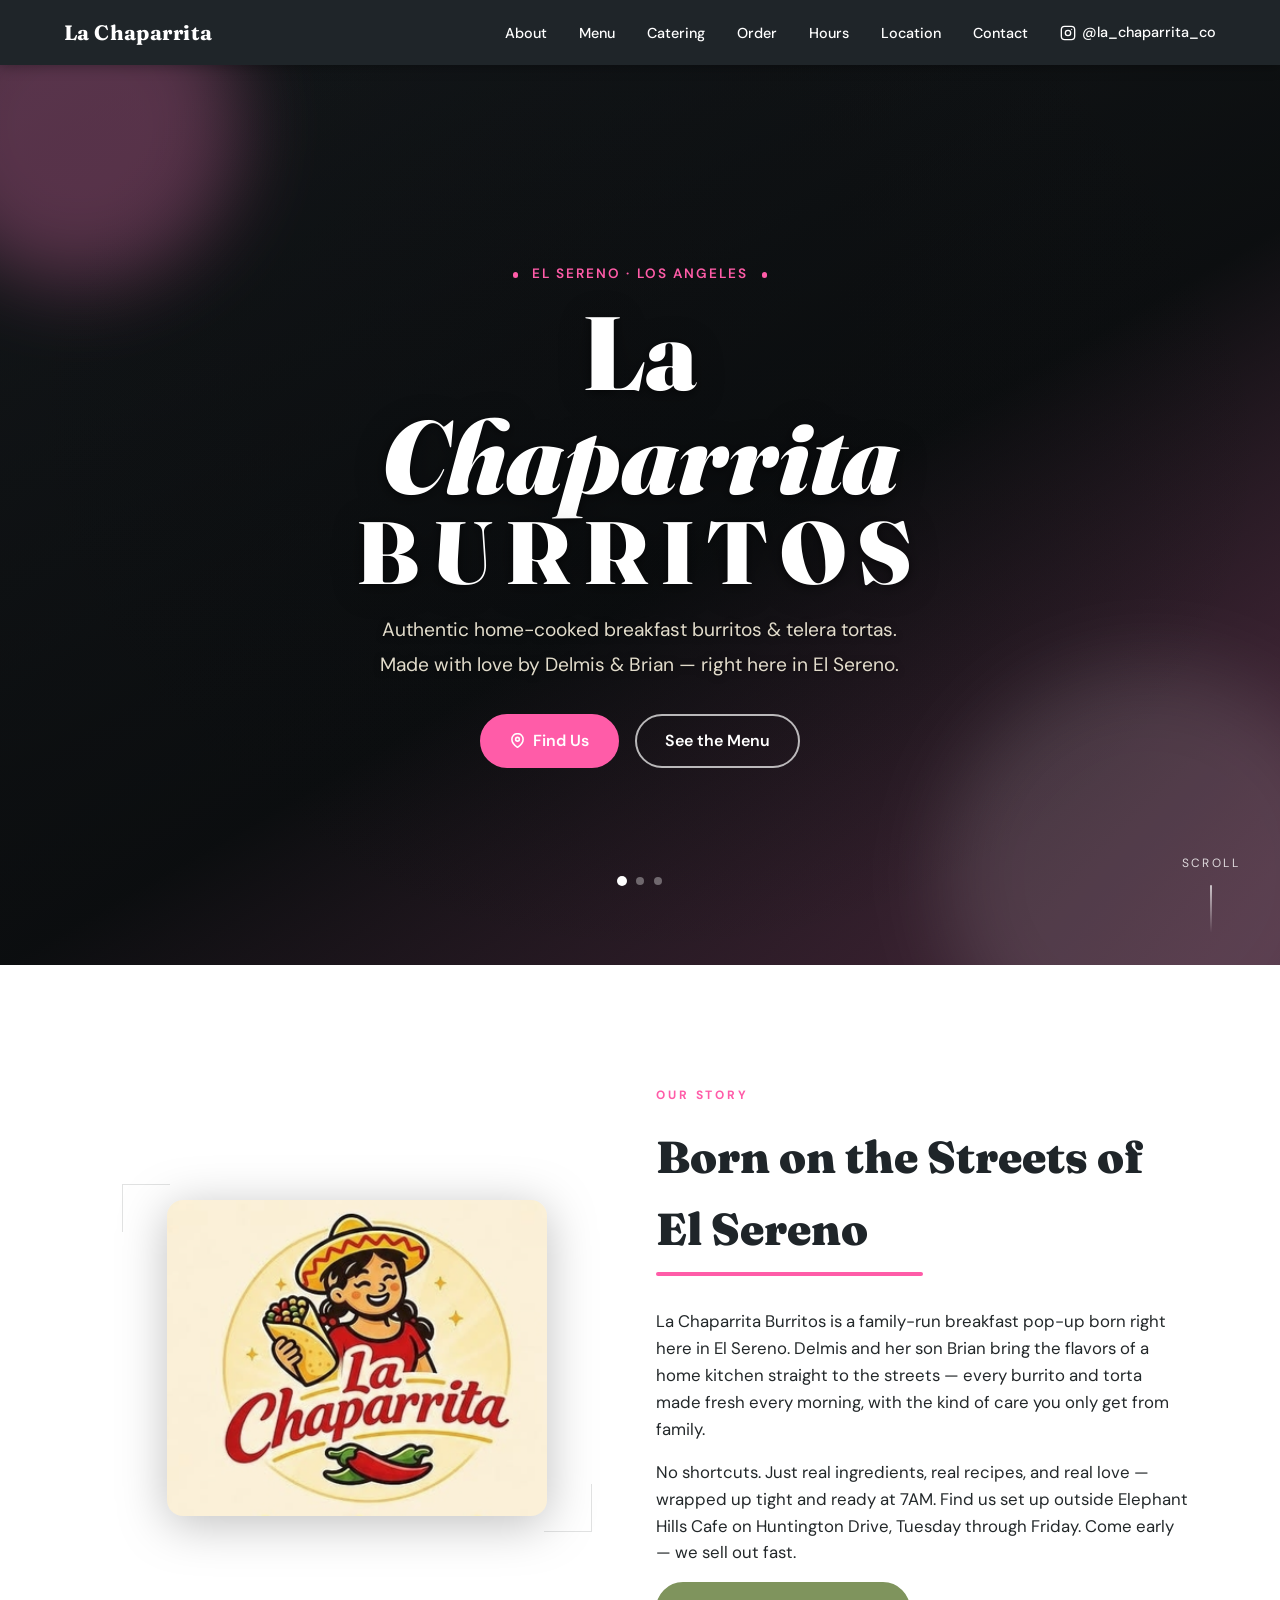
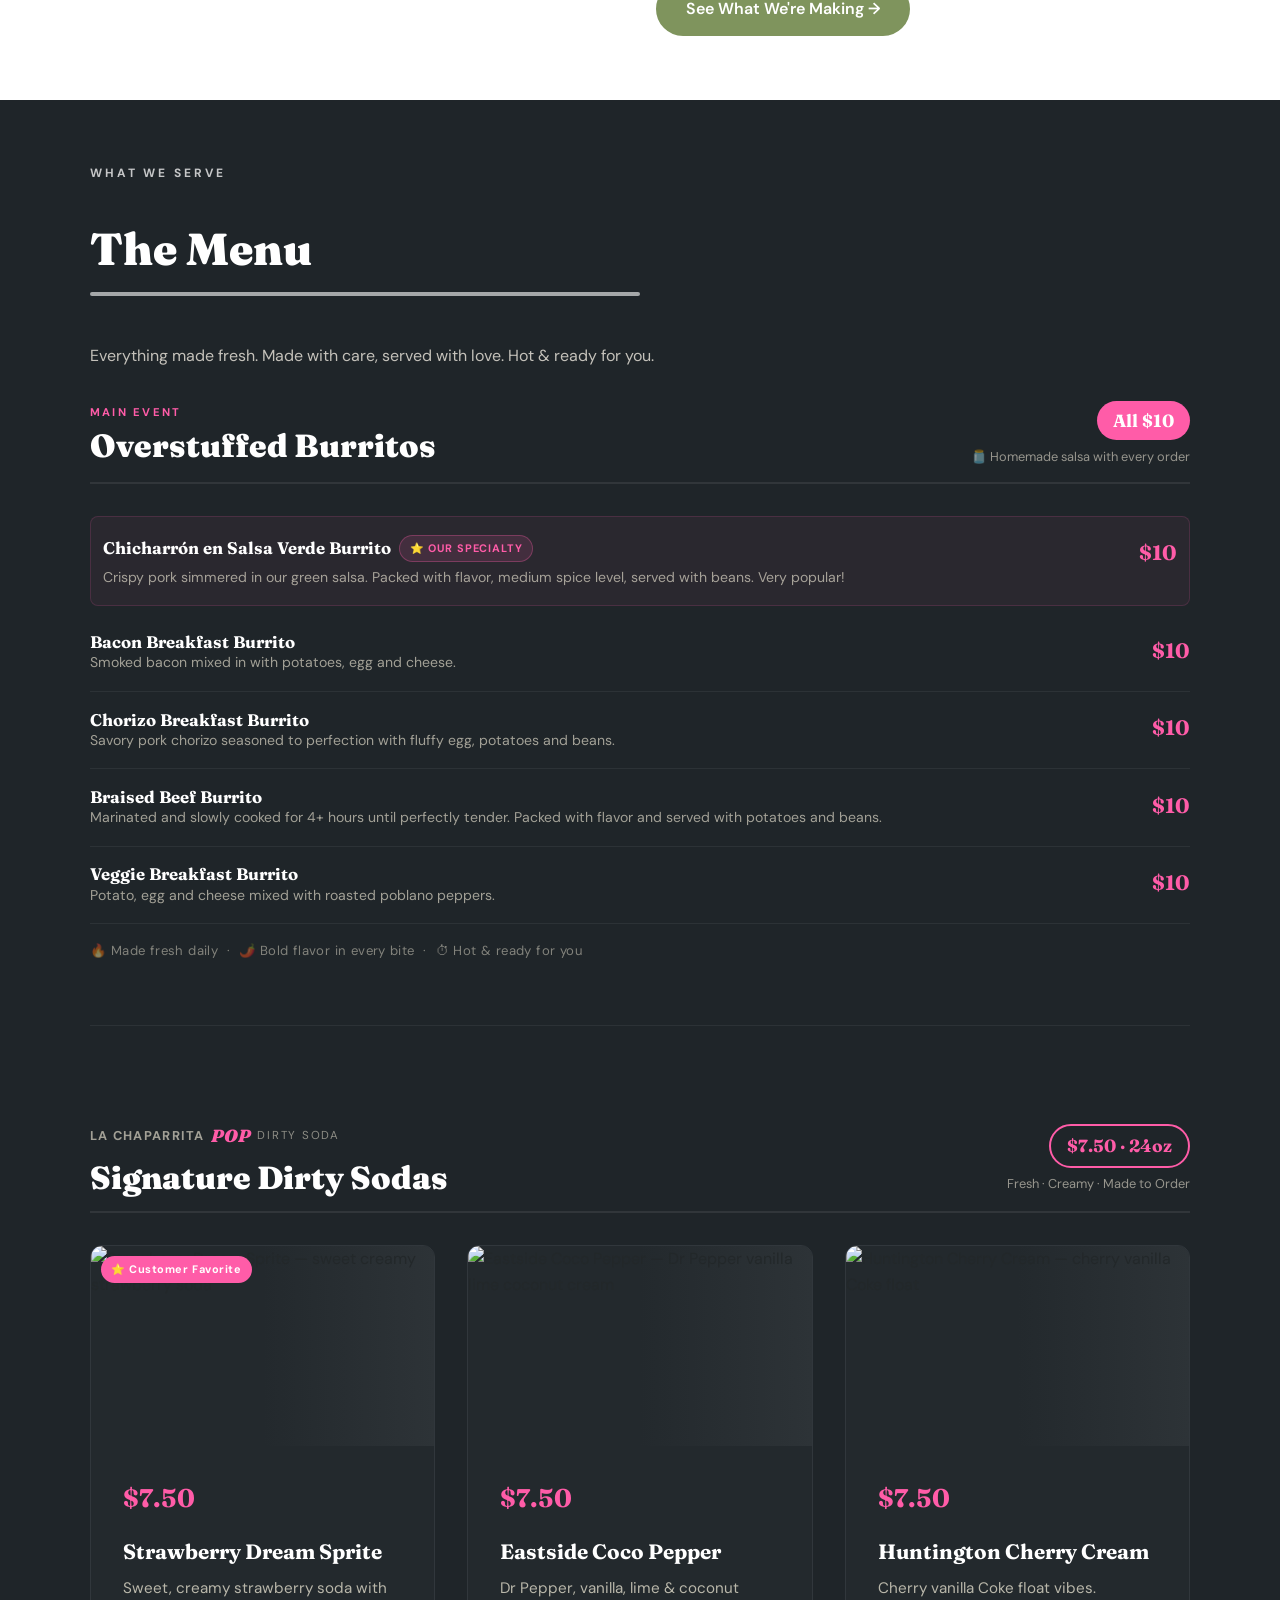
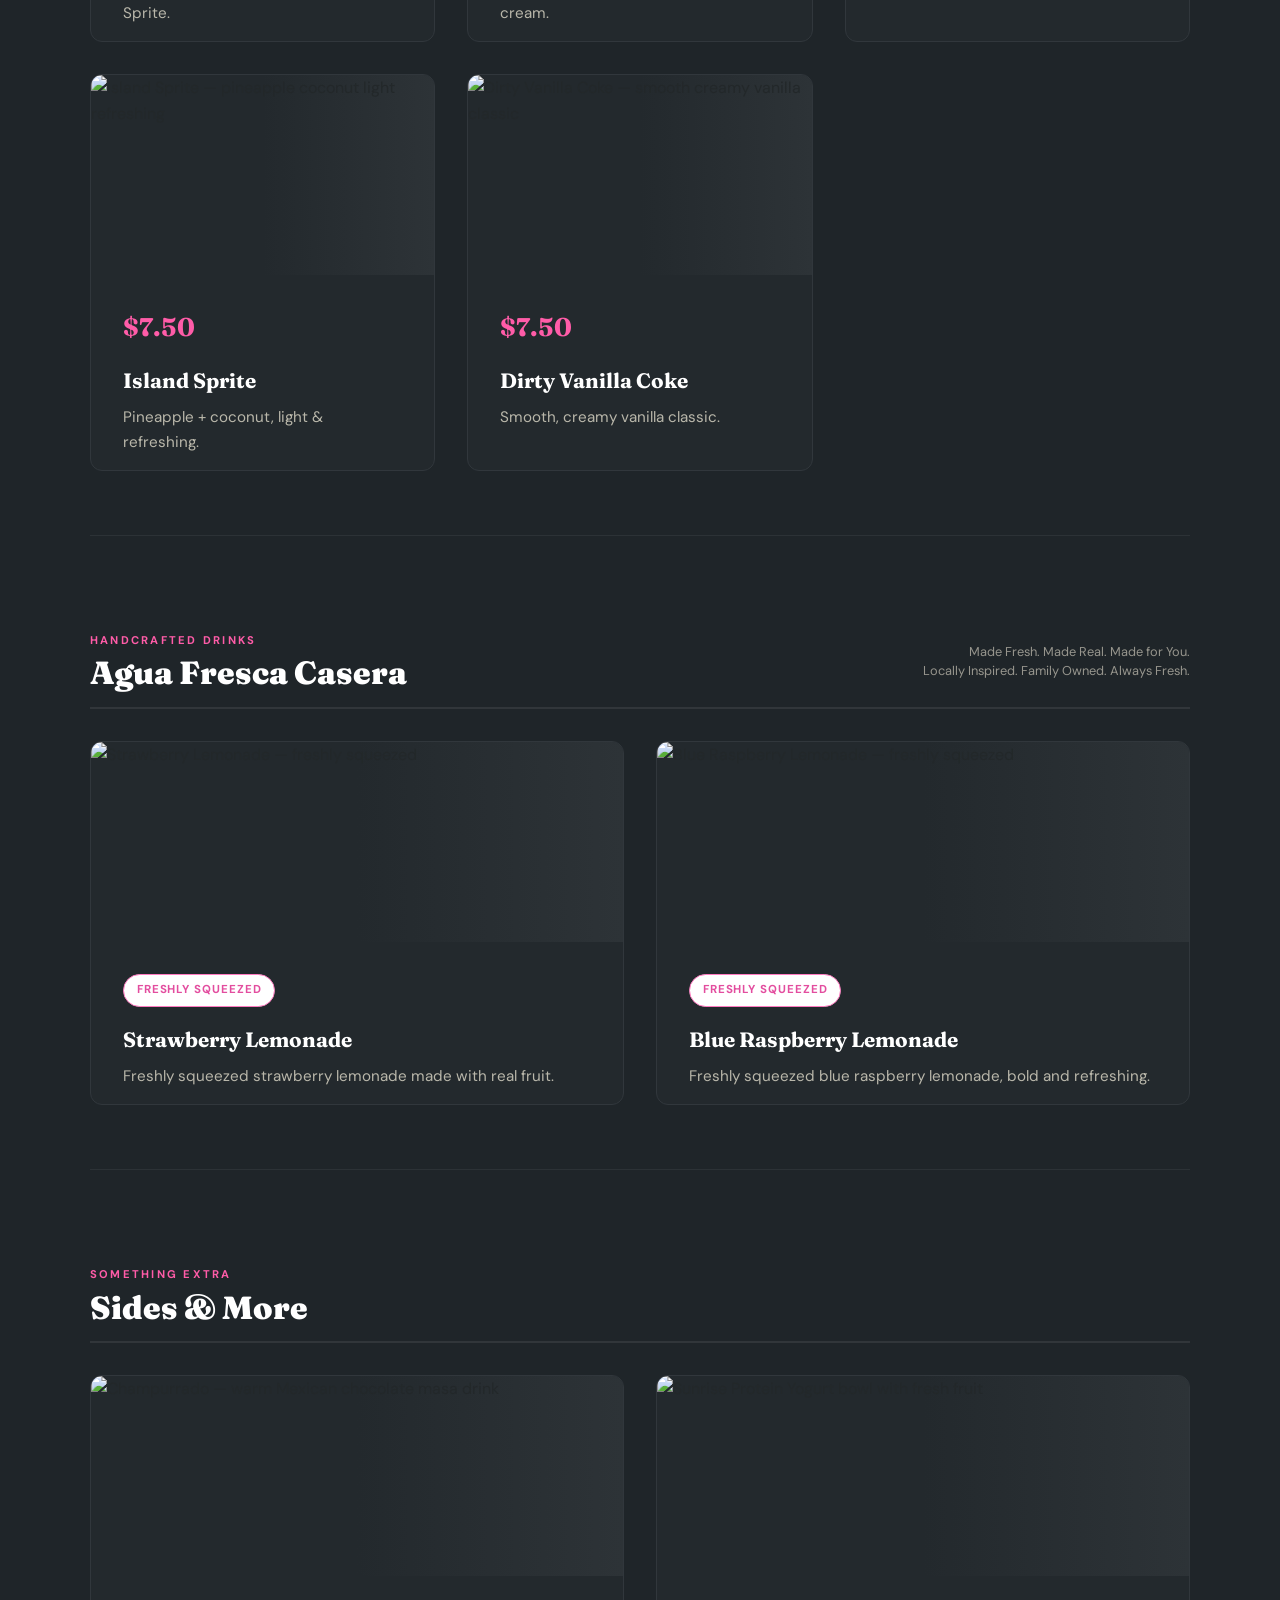
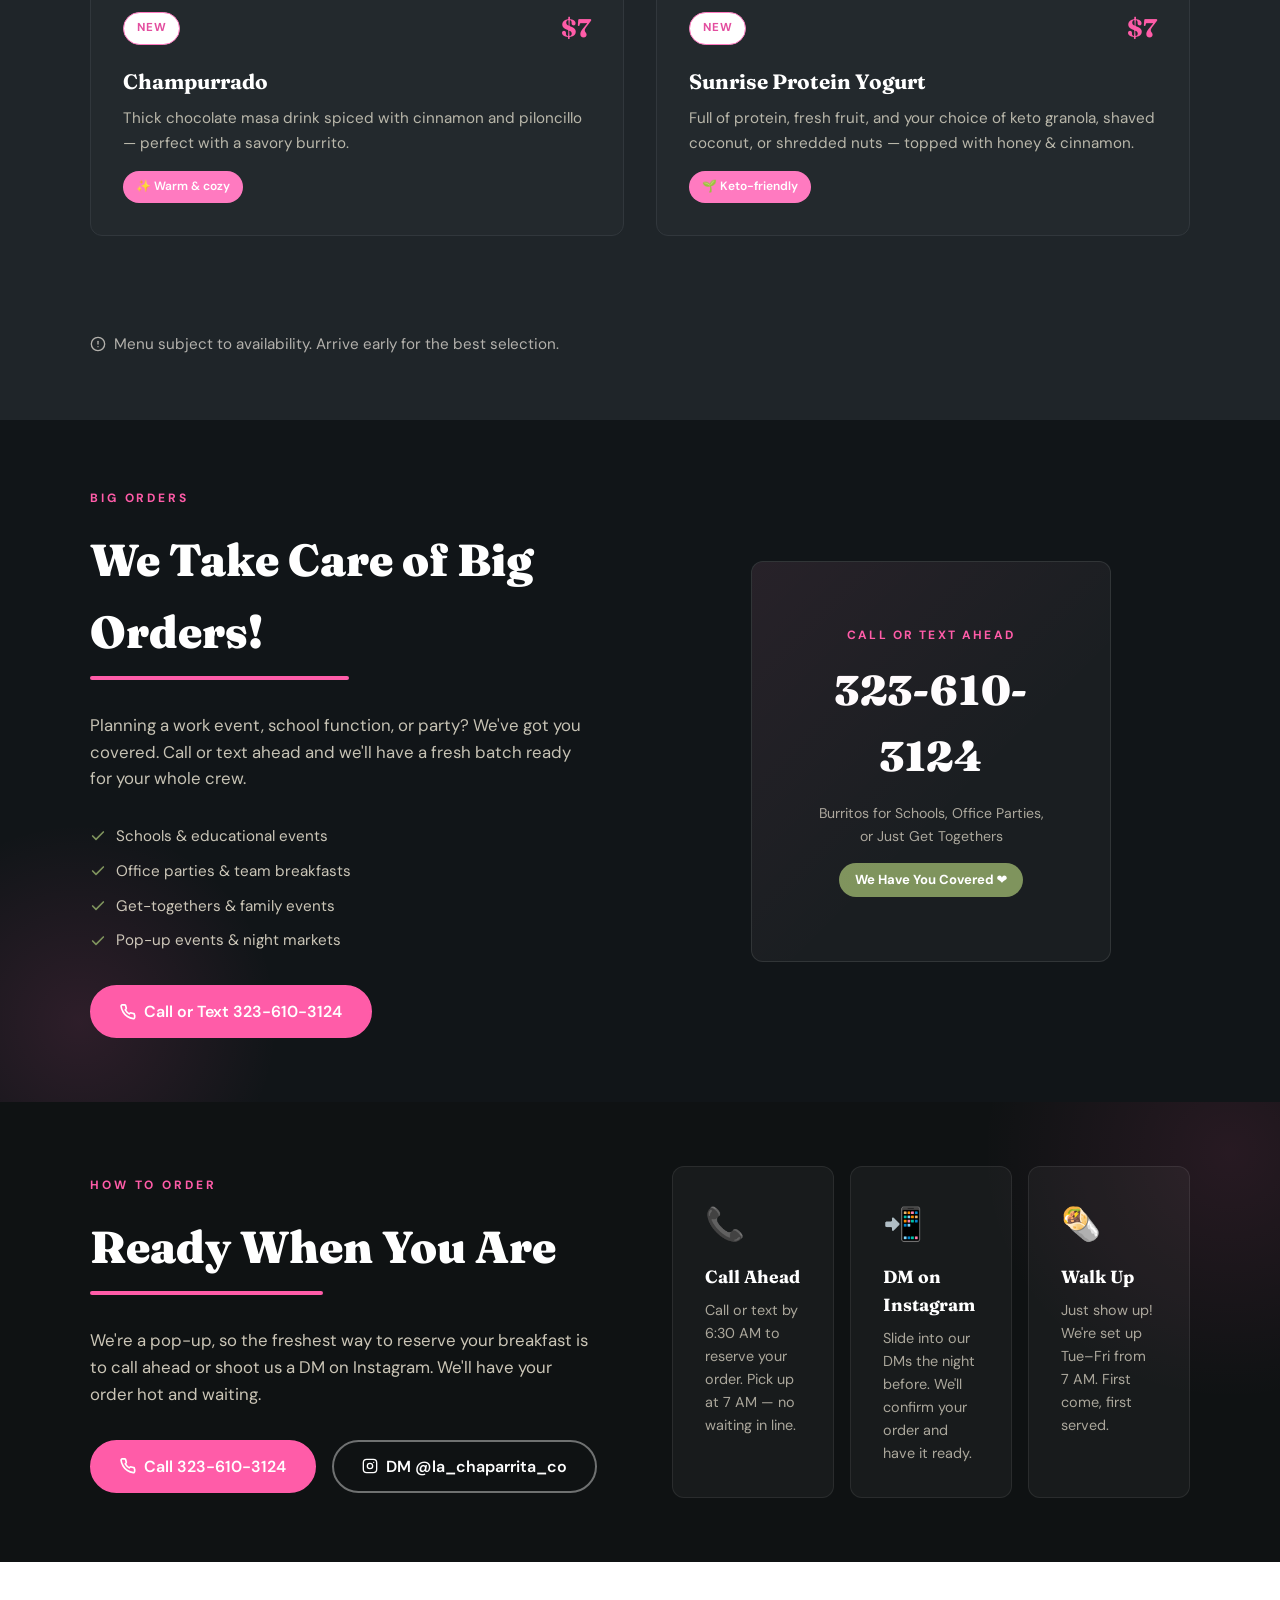
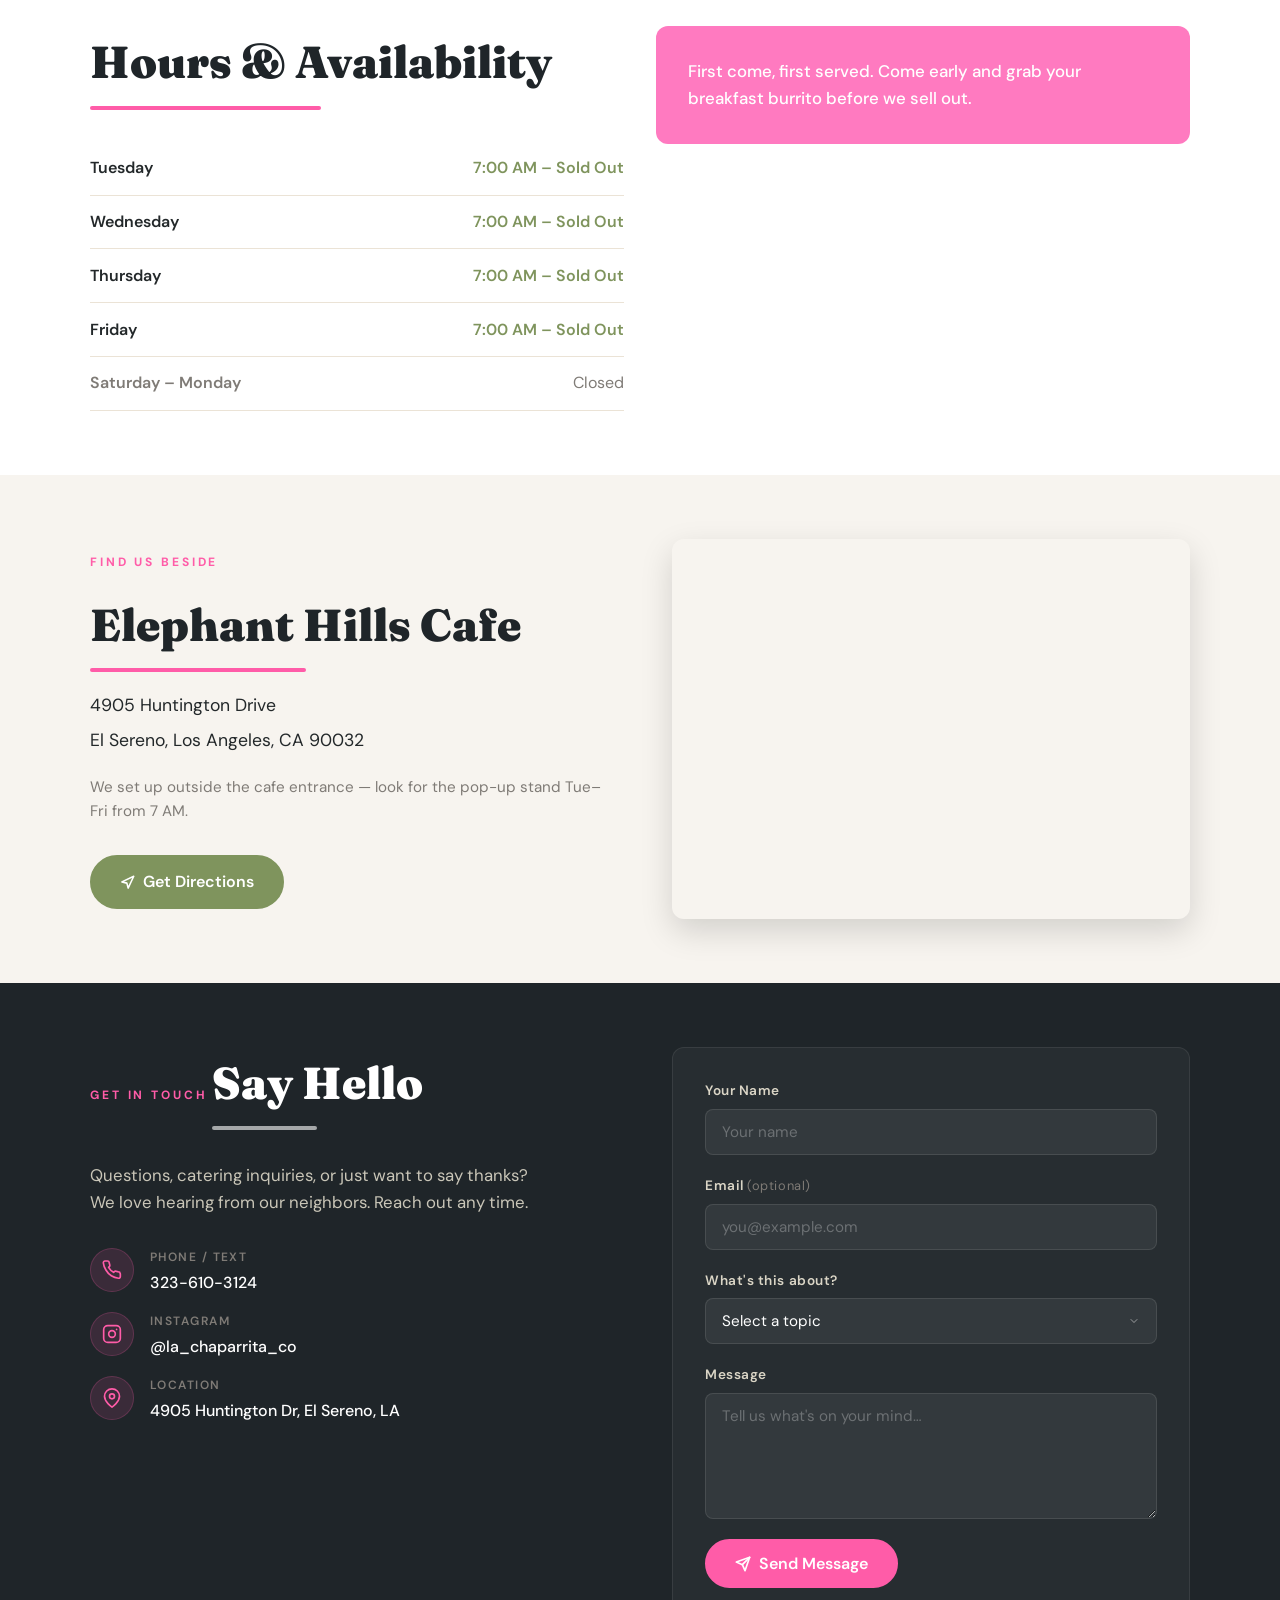
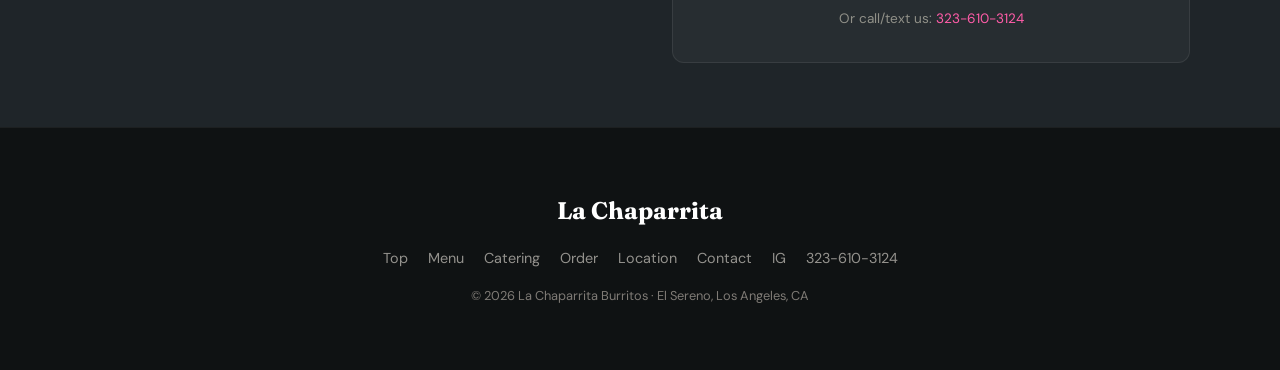
==== commit def9cdf2: "updated logo2.png" ====
--- a/index.html
+++ b/index.html
@@ -16,7 +16,9 @@
   <title>La Chaparrita Burritos | El Sereno, LA</title>
   <link rel="preconnect" href="https://fonts.googleapis.com" />
   <link rel="preconnect" href="https://fonts.gstatic.com" crossorigin />
-  <link href="https://fonts.googleapis.com/css2?family=Fraunces:ital,wght@0,700;0,900;1,700&family=DM+Sans:wght@400;500;600&display=swap" rel="stylesheet" />
+  <link
+    href="https://fonts.googleapis.com/css2?family=Fraunces:ital,wght@0,700;0,900;1,700&family=DM+Sans:wght@400;500;600&display=swap"
+    rel="stylesheet" />
   <link rel="stylesheet" href="src/styles.css" />
 </head>
 
@@ -59,7 +61,8 @@
   <!-- ========== HERO ========== -->
   <section id="hero" class="hero" aria-label="Hero banner">
     <div class="hero__video-wrapper" aria-hidden="true">
-      <video class="hero__video hero__video--active" data-scene="0" autoplay muted playsinline preload="auto" aria-hidden="true">
+      <video class="hero__video hero__video--active" data-scene="0" autoplay muted playsinline preload="auto"
+        aria-hidden="true">
         <source src="assets/videos/scene-burrito.mp4" type="video/mp4" />
       </video>
       <video class="hero__video" data-scene="1" muted playsinline preload="none" aria-hidden="true">
@@ -135,9 +138,10 @@
             assets/images/logo.png
             Then this will display automatically.
           -->
-          <img src="assets/images/logo.png" alt="La Chaparrita mascot" class="about__mascot"
+          <img src="assets/images/logo2.png" alt="La Chaparrita mascot" class="about__mascot"
             onerror="this.style.display='none'; this.nextElementSibling.style.display='flex';" />
-          <div class="about__figure-fallback" style="display:none; flex-direction:column; align-items:center; gap:1rem;">
+          <div class="about__figure-fallback"
+            style="display:none; flex-direction:column; align-items:center; gap:1rem;">
             <div class="about__figure-badge">Est. El Sereno</div>
             <div class="about__figure-emoji">🌯</div>
             <div class="about__figure-tag">Family Recipe</div>
@@ -197,7 +201,8 @@
                 <span class="menu__specialty-badge">⭐ Our Specialty</span>
               </div>
               <p class="menu__item-desc">
-                Crispy pork simmered in our green salsa. Packed with flavor, medium spice level, served with beans. Very popular!
+                Crispy pork simmered in our green salsa. Packed with flavor, medium spice level, served with beans. Very
+                popular!
               </p>
             </div>
             <span class="menu__item-price" aria-label="Price: $10">$10</span>
@@ -214,7 +219,8 @@
           <div class="menu__item" role="listitem">
             <div class="menu__item-info">
               <h4 class="menu__item-name">Chorizo Breakfast Burrito</h4>
-              <p class="menu__item-desc">Savory pork chorizo seasoned to perfection with fluffy egg, potatoes and beans.</p>
+              <p class="menu__item-desc">Savory pork chorizo seasoned to perfection with fluffy egg, potatoes and beans.
+              </p>
             </div>
             <span class="menu__item-price" aria-label="Price: $10">$10</span>
           </div>
@@ -222,7 +228,8 @@
           <div class="menu__item" role="listitem">
             <div class="menu__item-info">
               <h4 class="menu__item-name">Braised Beef Burrito</h4>
-              <p class="menu__item-desc">Marinated and slowly cooked for 4+ hours until perfectly tender. Packed with flavor and served with potatoes and beans.</p>
+              <p class="menu__item-desc">Marinated and slowly cooked for 4+ hours until perfectly tender. Packed with
+                flavor and served with potatoes and beans.</p>
             </div>
             <span class="menu__item-price" aria-label="Price: $10">$10</span>
           </div>
@@ -333,7 +340,8 @@
             <h3 class="menu__cat-title">Agua Fresca Casera</h3>
           </div>
           <div class="menu__category-header-right">
-            <span class="menu__cat-note">Made Fresh. Made Real. Made for You.<br />Locally Inspired. Family Owned. Always Fresh.</span>
+            <span class="menu__cat-note">Made Fresh. Made Real. Made for You.<br />Locally Inspired. Family Owned.
+              Always Fresh.</span>
           </div>
         </div>
 
@@ -469,7 +477,8 @@
         <a href="tel:3236103124" class="btn catering__cta" aria-label="Call to place a big order">
           <svg width="16" height="16" viewBox="0 0 24 24" fill="none" stroke="currentColor" stroke-width="2.5"
             stroke-linecap="round" stroke-linejoin="round" aria-hidden="true">
-            <path d="M22 16.92v3a2 2 0 0 1-2.18 2 19.79 19.79 0 0 1-8.63-3.07A19.5 19.5 0 0 1 4.69 12 19.79 19.79 0 0 1 1.61 3.38 2 2 0 0 1 3.6 1.21h3a2 2 0 0 1 2 1.72c.127.96.361 1.903.7 2.81a2 2 0 0 1-.45 2.11L7.91 8.81a16 16 0 0 0 6 6l.91-.91a2 2 0 0 1 2.11-.45c.907.339 1.85.573 2.81.7A2 2 0 0 1 21.73 16z" />
+            <path
+              d="M22 16.92v3a2 2 0 0 1-2.18 2 19.79 19.79 0 0 1-8.63-3.07A19.5 19.5 0 0 1 4.69 12 19.79 19.79 0 0 1 1.61 3.38 2 2 0 0 1 3.6 1.21h3a2 2 0 0 1 2 1.72c.127.96.361 1.903.7 2.81a2 2 0 0 1-.45 2.11L7.91 8.81a16 16 0 0 0 6 6l.91-.91a2 2 0 0 1 2.11-.45c.907.339 1.85.573 2.81.7A2 2 0 0 1 21.73 16z" />
           </svg>
           Call or Text 323-610-3124
         </a>
@@ -502,7 +511,8 @@
           <a href="tel:3236103124" class="btn order__btn--call" aria-label="Call us at 323-610-3124">
             <svg width="16" height="16" viewBox="0 0 24 24" fill="none" stroke="currentColor" stroke-width="2.5"
               stroke-linecap="round" stroke-linejoin="round" aria-hidden="true">
-              <path d="M22 16.92v3a2 2 0 0 1-2.18 2 19.79 19.79 0 0 1-8.63-3.07A19.5 19.5 0 0 1 4.69 12 19.79 19.79 0 0 1 1.61 3.38 2 2 0 0 1 3.6 1.21h3a2 2 0 0 1 2 1.72c.127.96.361 1.903.7 2.81a2 2 0 0 1-.45 2.11L7.91 8.81a16 16 0 0 0 6 6l.91-.91a2 2 0 0 1 2.11-.45c.907.339 1.85.573 2.81.7A2 2 0 0 1 21.73 16z" />
+              <path
+                d="M22 16.92v3a2 2 0 0 1-2.18 2 19.79 19.79 0 0 1-8.63-3.07A19.5 19.5 0 0 1 4.69 12 19.79 19.79 0 0 1 1.61 3.38 2 2 0 0 1 3.6 1.21h3a2 2 0 0 1 2 1.72c.127.96.361 1.903.7 2.81a2 2 0 0 1-.45 2.11L7.91 8.81a16 16 0 0 0 6 6l.91-.91a2 2 0 0 1 2.11-.45c.907.339 1.85.573 2.81.7A2 2 0 0 1 21.73 16z" />
             </svg>
             Call 323-610-3124
           </a>
@@ -632,7 +642,8 @@
             <div class="contact__method-icon" aria-hidden="true">
               <svg width="20" height="20" viewBox="0 0 24 24" fill="none" stroke="currentColor" stroke-width="2"
                 stroke-linecap="round" stroke-linejoin="round">
-                <path d="M22 16.92v3a2 2 0 0 1-2.18 2 19.79 19.79 0 0 1-8.63-3.07A19.5 19.5 0 0 1 4.69 12 19.79 19.79 0 0 1 1.61 3.38 2 2 0 0 1 3.6 1.21h3a2 2 0 0 1 2 1.72c.127.96.361 1.903.7 2.81a2 2 0 0 1-.45 2.11L7.91 8.81a16 16 0 0 0 6 6l.91-.91a2 2 0 0 1 2.11-.45c.907.339 1.85.573 2.81.7A2 2 0 0 1 21.73 16z" />
+                <path
+                  d="M22 16.92v3a2 2 0 0 1-2.18 2 19.79 19.79 0 0 1-8.63-3.07A19.5 19.5 0 0 1 4.69 12 19.79 19.79 0 0 1 1.61 3.38 2 2 0 0 1 3.6 1.21h3a2 2 0 0 1 2 1.72c.127.96.361 1.903.7 2.81a2 2 0 0 1-.45 2.11L7.91 8.81a16 16 0 0 0 6 6l.91-.91a2 2 0 0 1 2.11-.45c.907.339 1.85.573 2.81.7A2 2 0 0 1 21.73 16z" />
               </svg>
             </div>
             <div>
@@ -671,15 +682,17 @@
         </ul>
       </div>
 
-      <form class="contact__form reveal-right" action="https://formspree.io/f/YOUR_FORM_ID" method="POST" novalidate
+      <form class="contact__form reveal-right" action="https://formspree.io/f/xpqnopvn" method="POST" novalidate
         aria-label="Contact form">
         <div class="form__group">
           <label for="contact-name" class="form__label">Your Name</label>
-          <input type="text" id="contact-name" name="name" class="form__input" placeholder="Your name" required autocomplete="name" />
+          <input type="text" id="contact-name" name="name" class="form__input" placeholder="Your name" required
+            autocomplete="name" />
         </div>
         <div class="form__group">
           <label for="contact-email" class="form__label">Email <span class="form__optional">(optional)</span></label>
-          <input type="email" id="contact-email" name="email" class="form__input" placeholder="you@example.com" autocomplete="email" />
+          <input type="email" id="contact-email" name="email" class="form__input" placeholder="you@example.com"
+            autocomplete="email" />
         </div>
         <div class="form__group">
           <label for="contact-subject" class="form__label">What's this about?</label>
@@ -725,7 +738,8 @@
         <a href="#order">Order</a>
         <a href="#location">Location</a>
         <a href="#contact">Contact</a>
-        <a href="https://instagram.com/la_chaparrita_co" target="_blank" rel="noopener noreferrer" aria-label="Instagram @la_chaparrita_co">IG</a>
+        <a href="https://instagram.com/la_chaparrita_co" target="_blank" rel="noopener noreferrer"
+          aria-label="Instagram @la_chaparrita_co">IG</a>
         <a href="tel:3236103124" aria-label="Call us at 323-610-3124">323-610-3124</a>
       </div>
       <div class="footer__copy">© 2026 La Chaparrita Burritos · El Sereno, Los Angeles, CA</div>
@@ -734,4 +748,5 @@
 
   <script src="src/script.js" defer></script>
 </body>
+
 </html>
--- a/src/styles.css
+++ b/src/styles.css
@@ -628,16 +628,13 @@
 
 .about__figure-inner {
     position: relative;
-    min-height: 320px;
-    background: linear-gradient(180deg, rgba(255, 122, 192, 0.14) 0%, rgba(255, 255, 255, 0.25) 100%);
+    background: transparent;
     border-radius: var(--radius);
     display: flex;
     flex-direction: column;
     justify-content: center;
     align-items: center;
-    gap: var(--space-sm);
-    padding: var(--space-lg);
-    box-shadow: 0 16px 42px rgba(75, 0, 45, 0.12);
+    padding: var(--space-sm);
 }
 
 .about__figure-badge,
@@ -1401,12 +1398,12 @@
    ABOUT — MASCOT LOGO
 ===================== */
 .about__mascot {
-    width: 180px;
-    height: 180px;
+    width: 100%;
+    max-width: 380px;
+    height: auto;
     object-fit: contain;
-    border-radius: 50%;
-    background: rgba(255, 255, 255, 0.08);
-    padding: 0.5rem;
+    border-radius: 16px;
+    filter: drop-shadow(0 8px 24px rgba(0, 0, 0, 0.25));
 }
 
 /* =====================
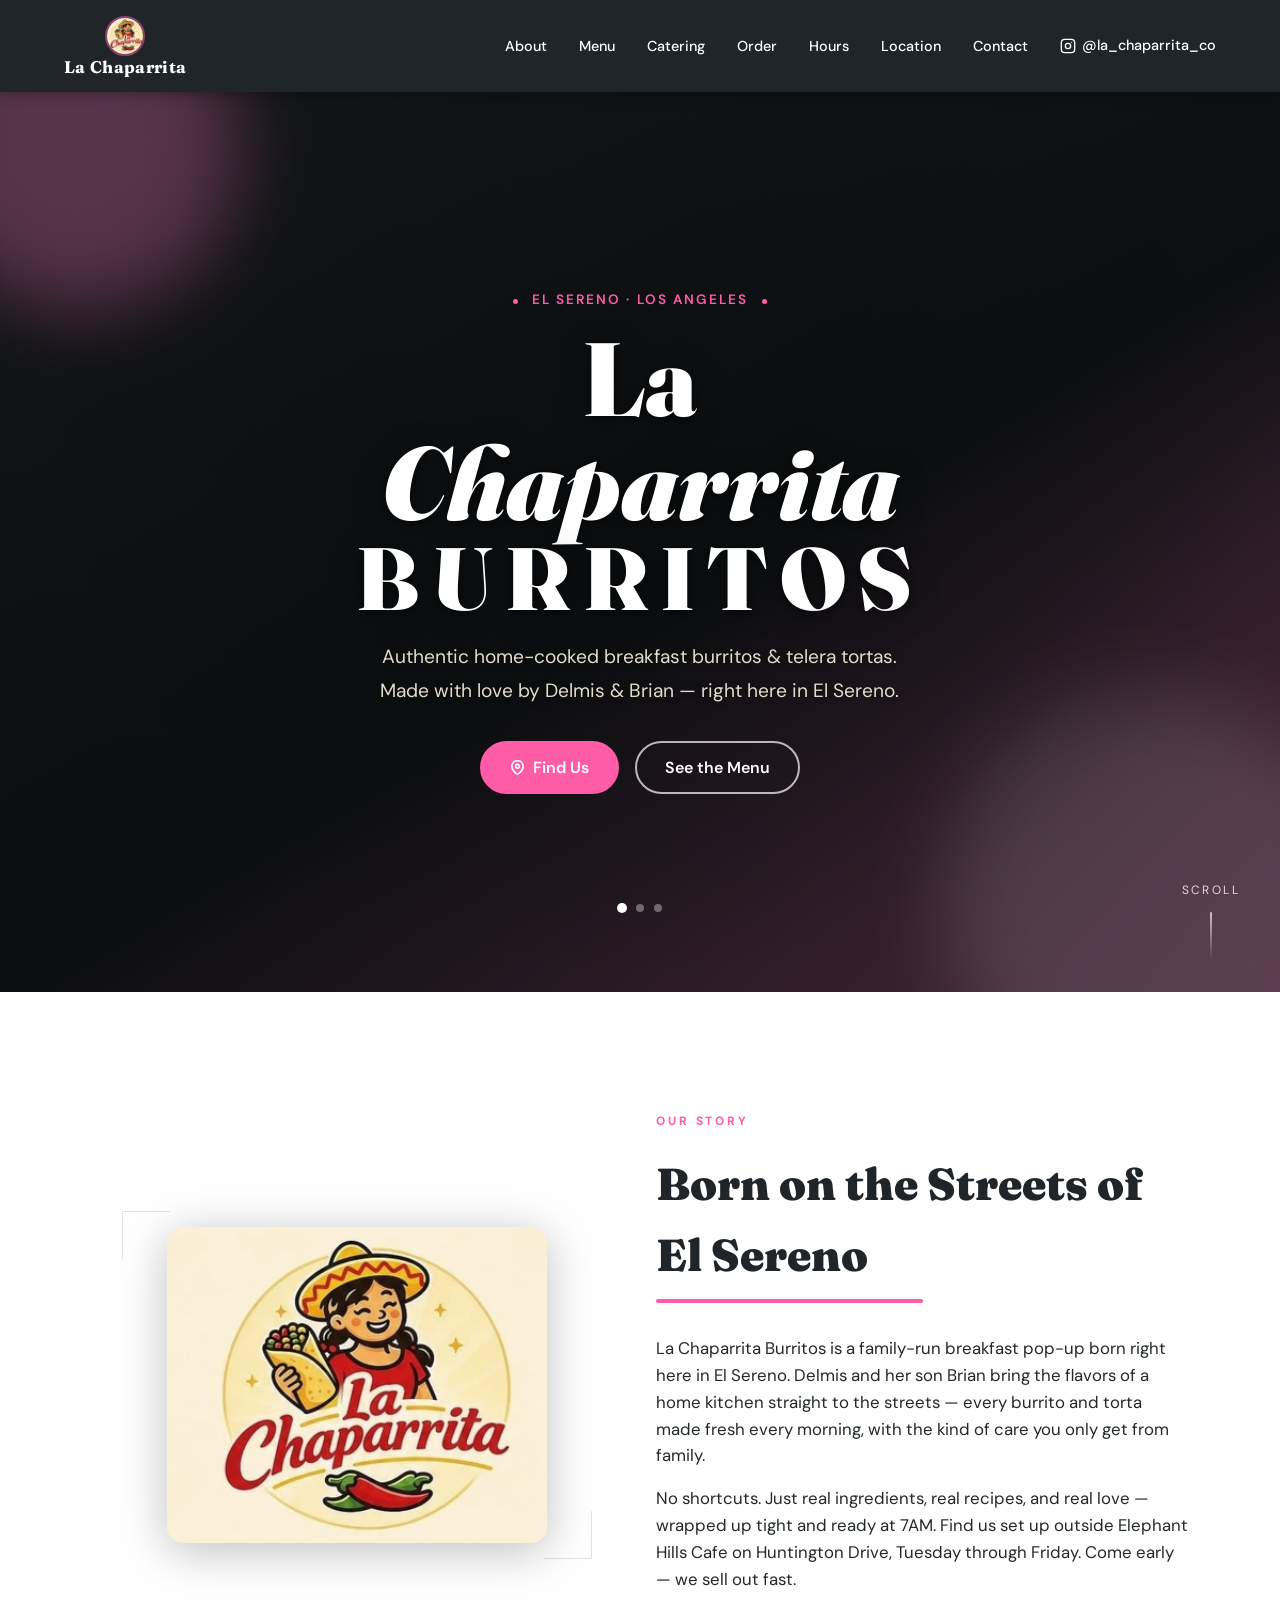
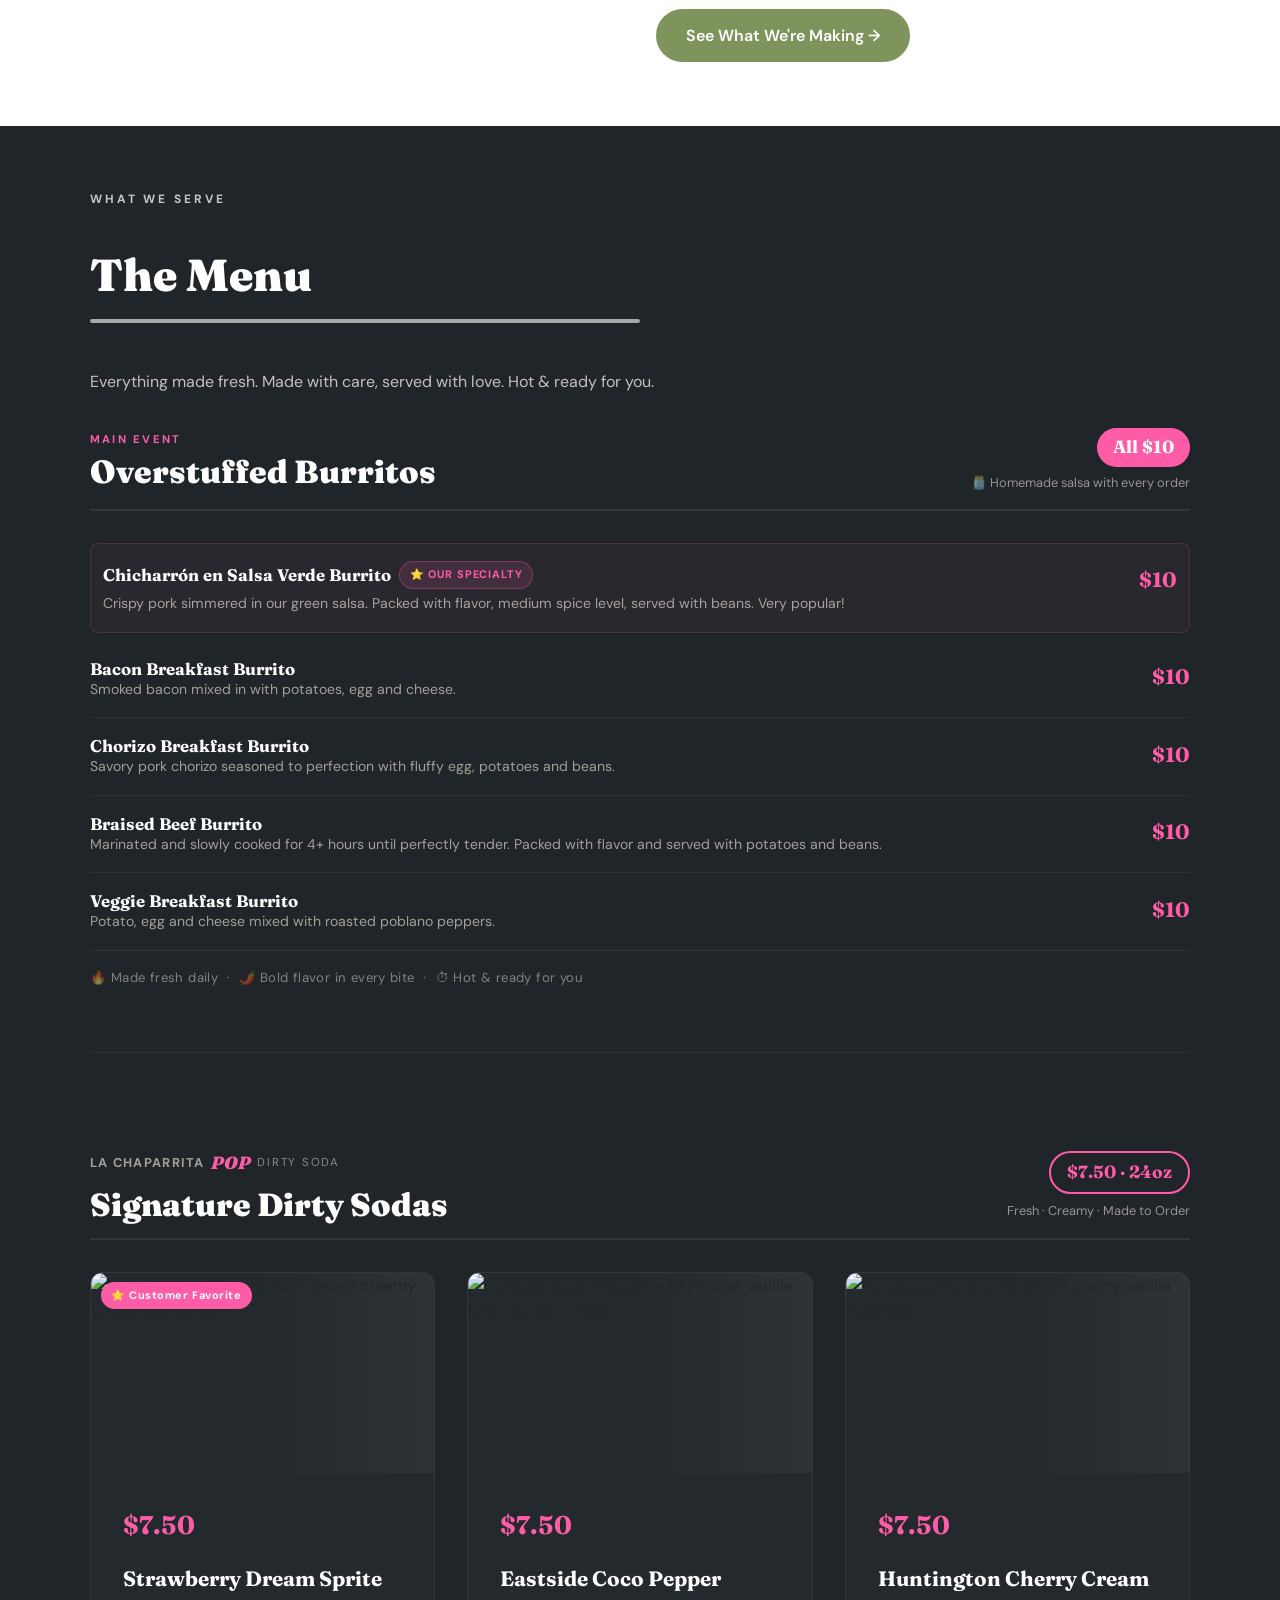
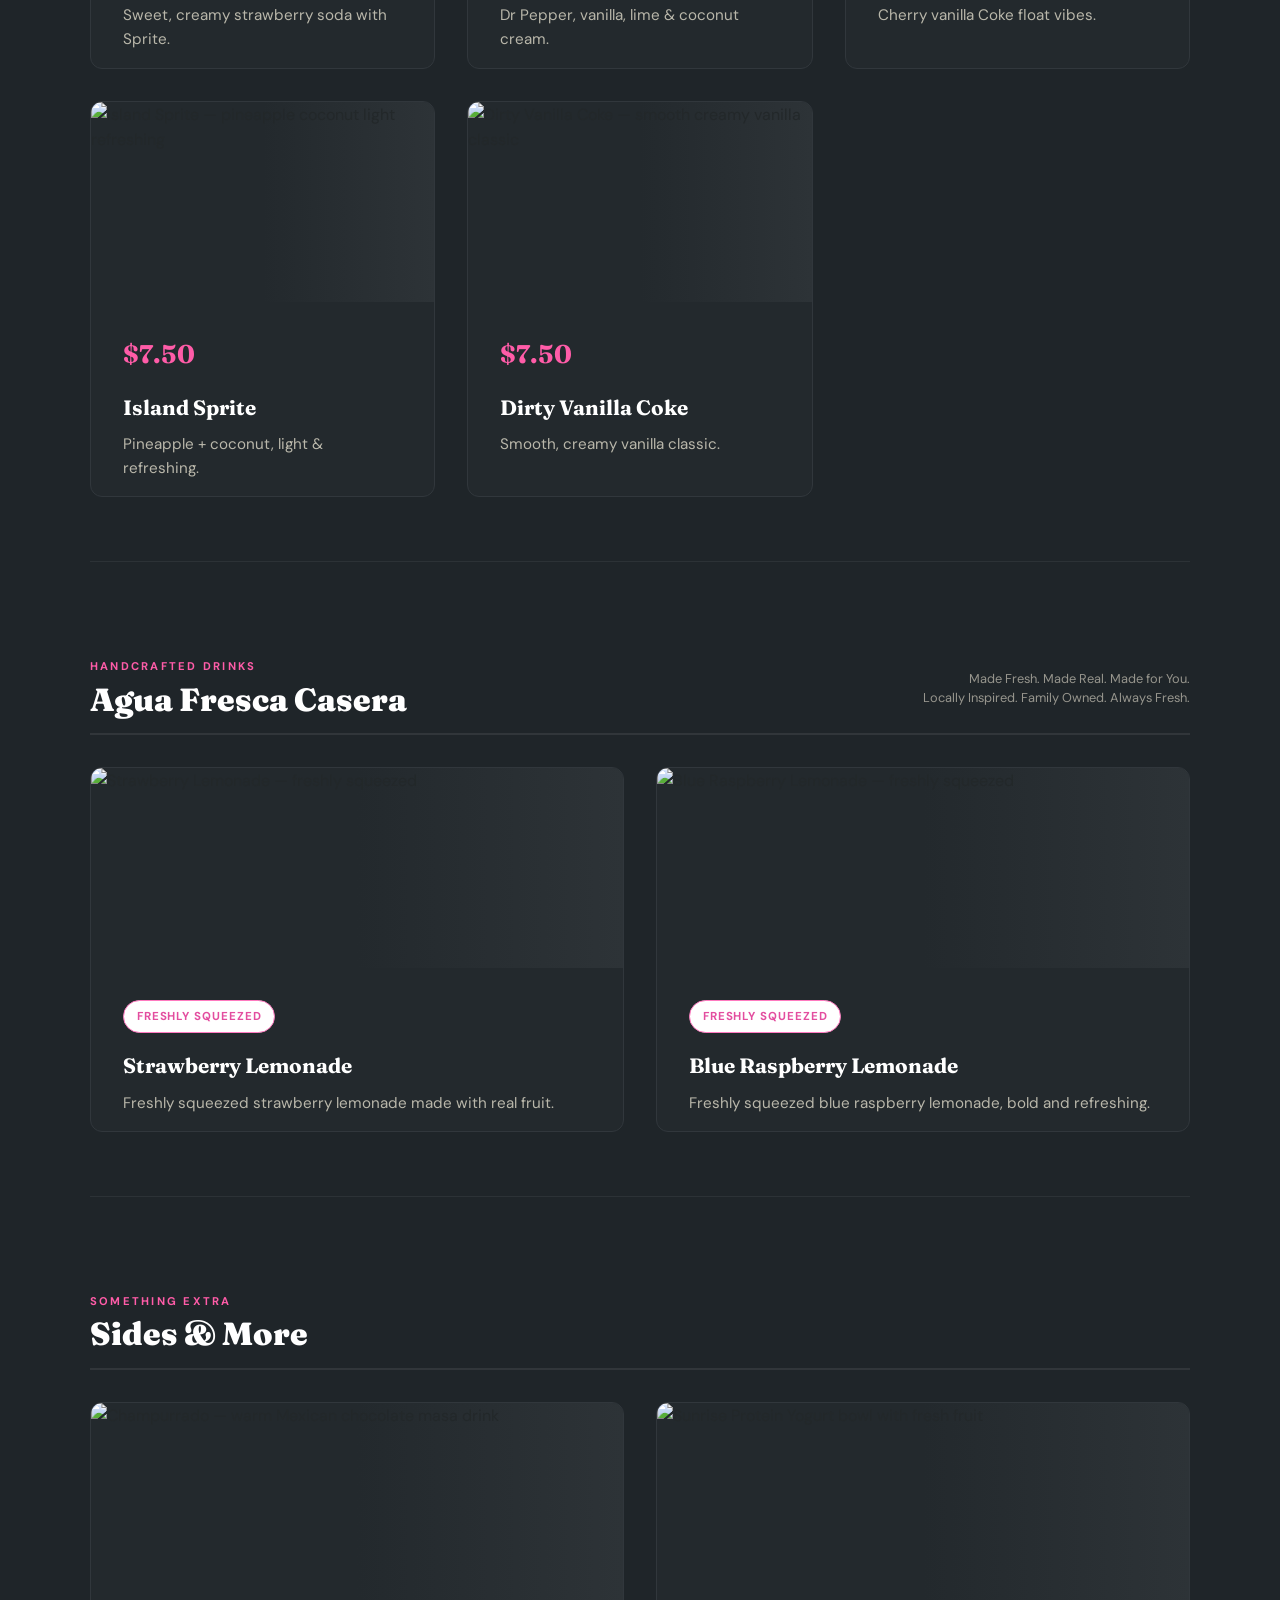
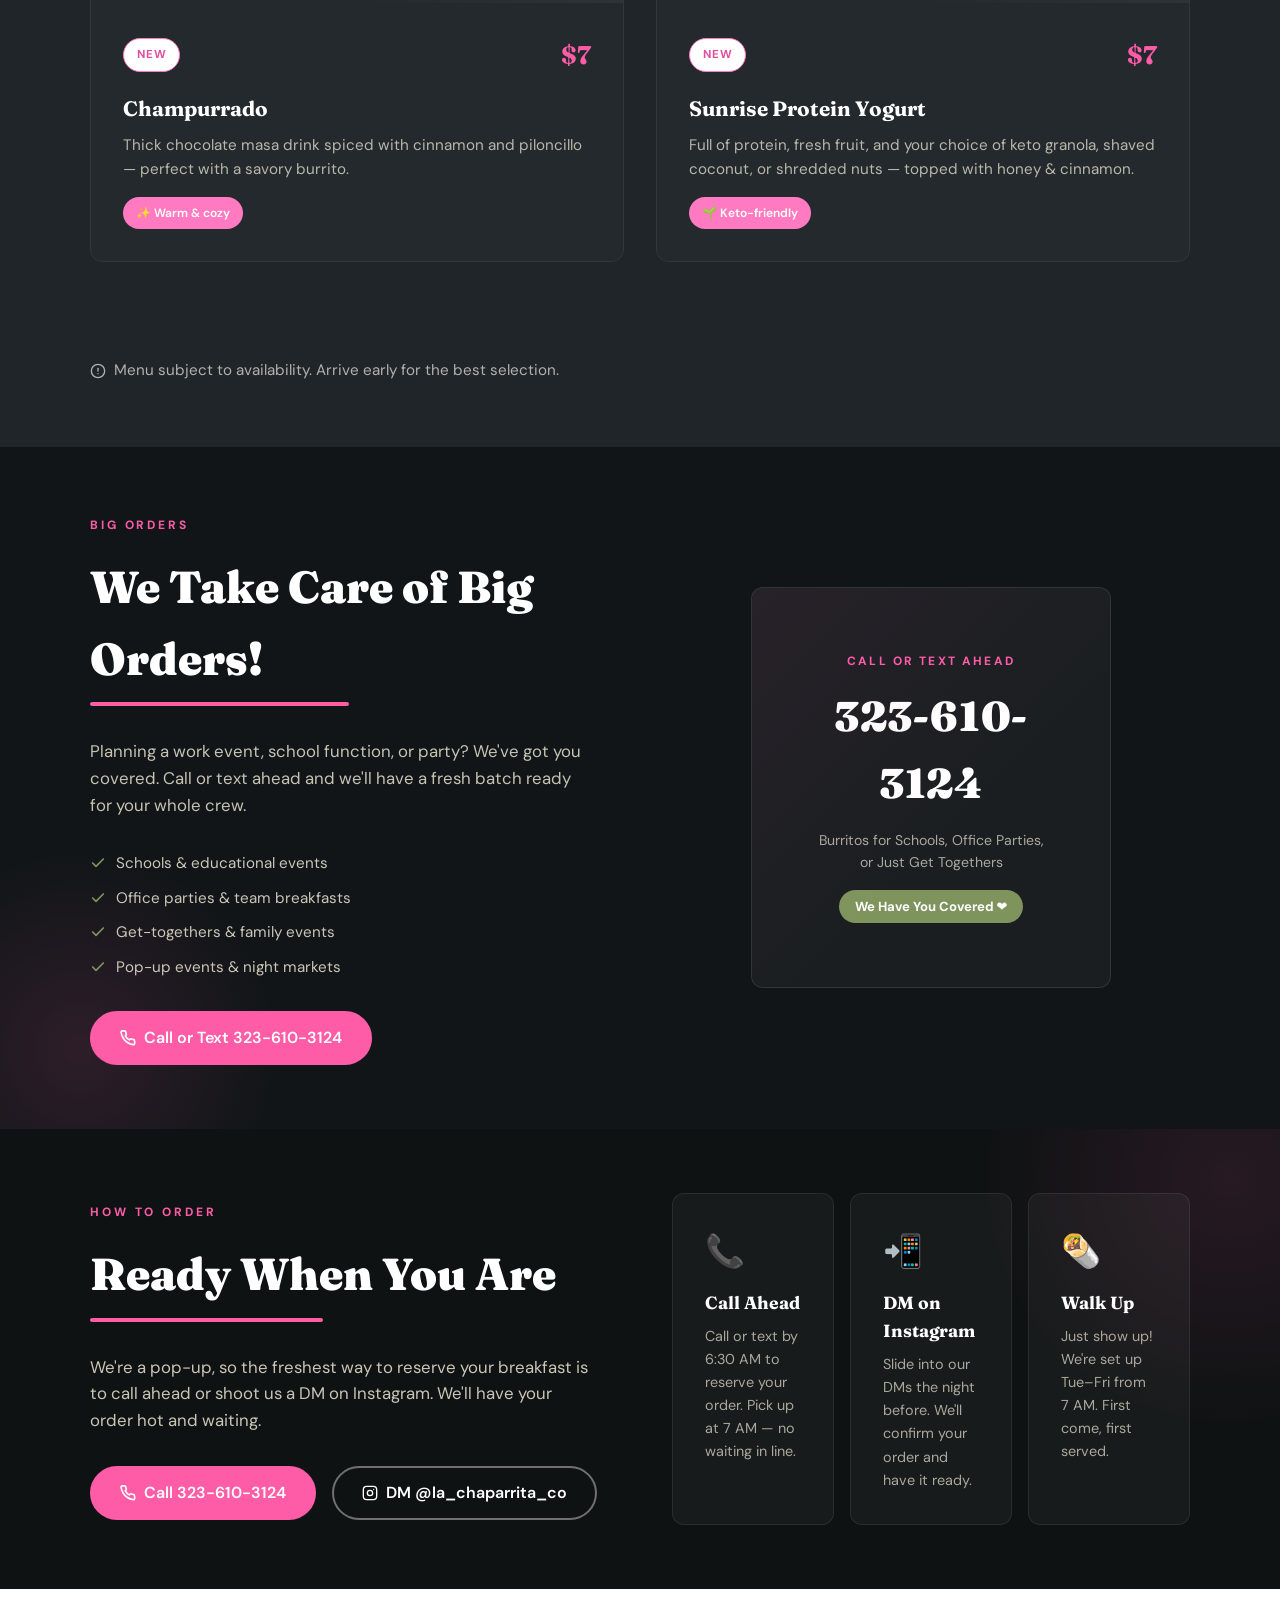
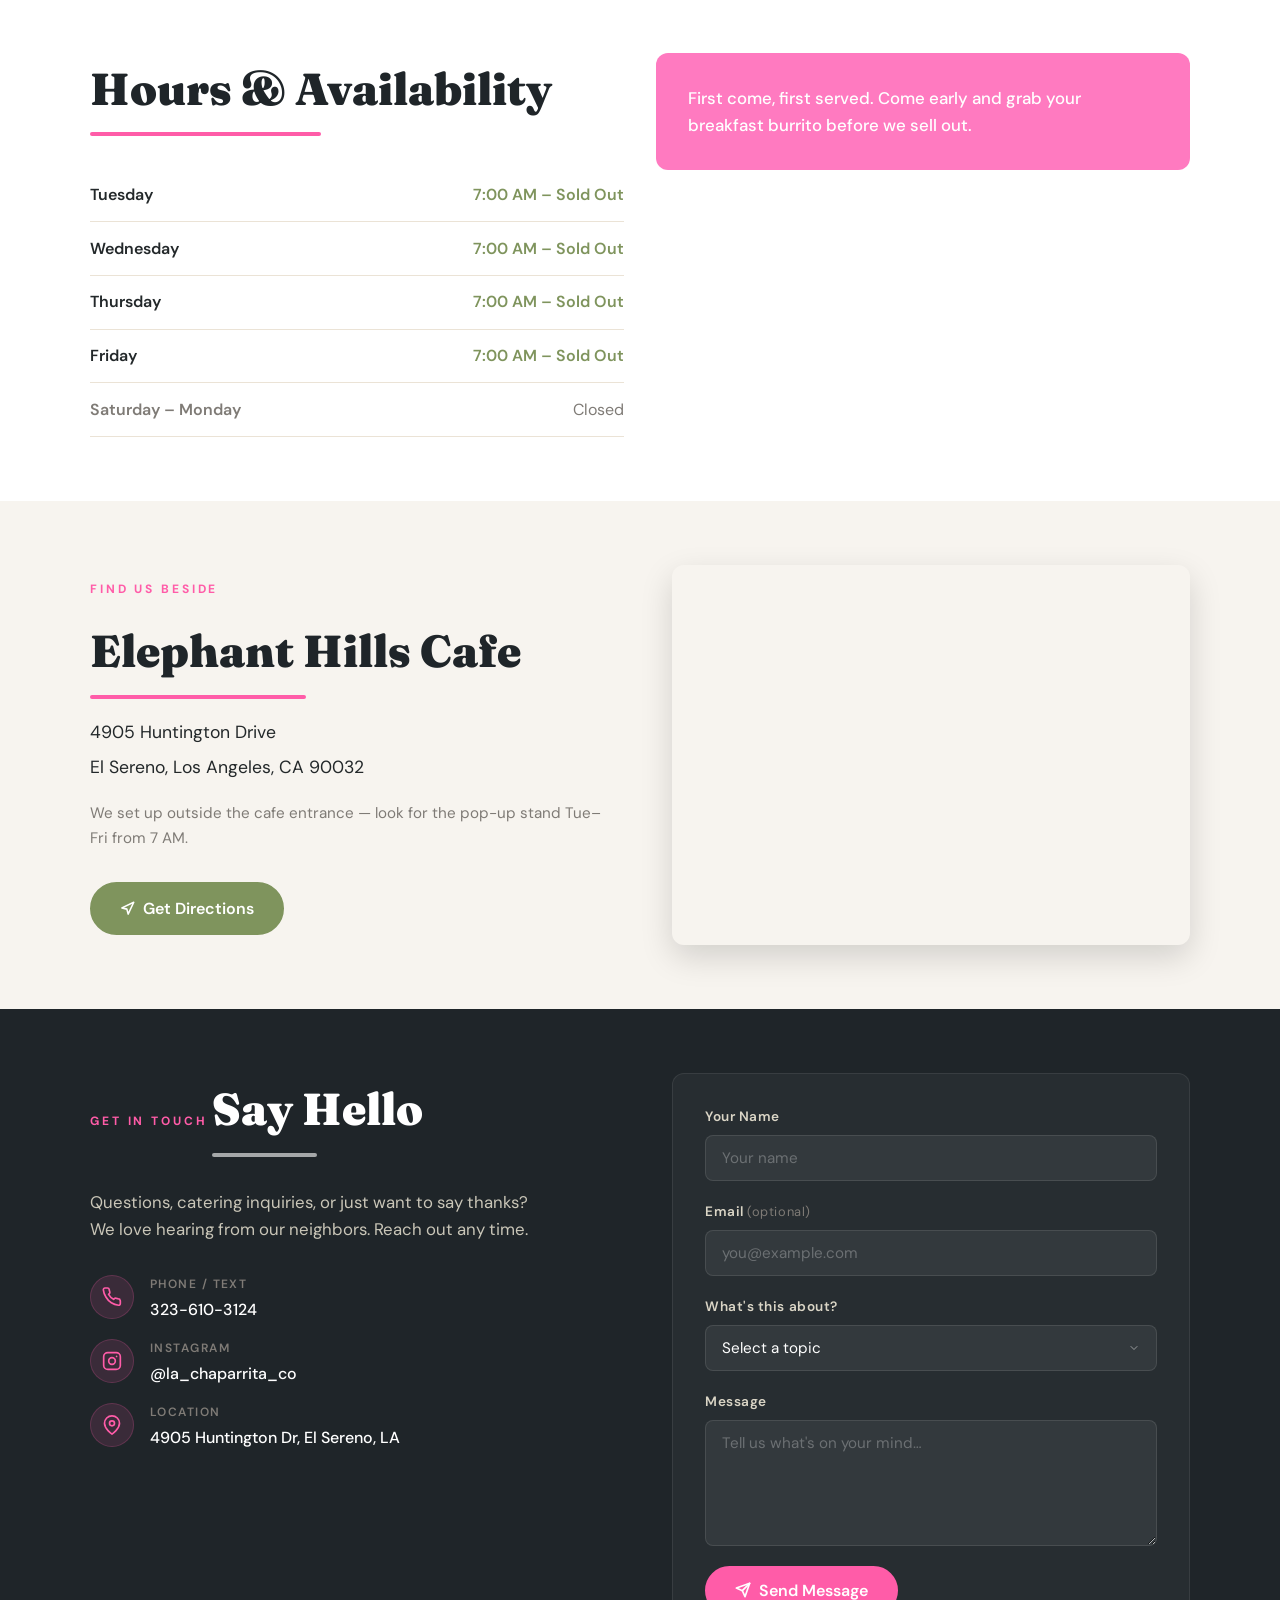
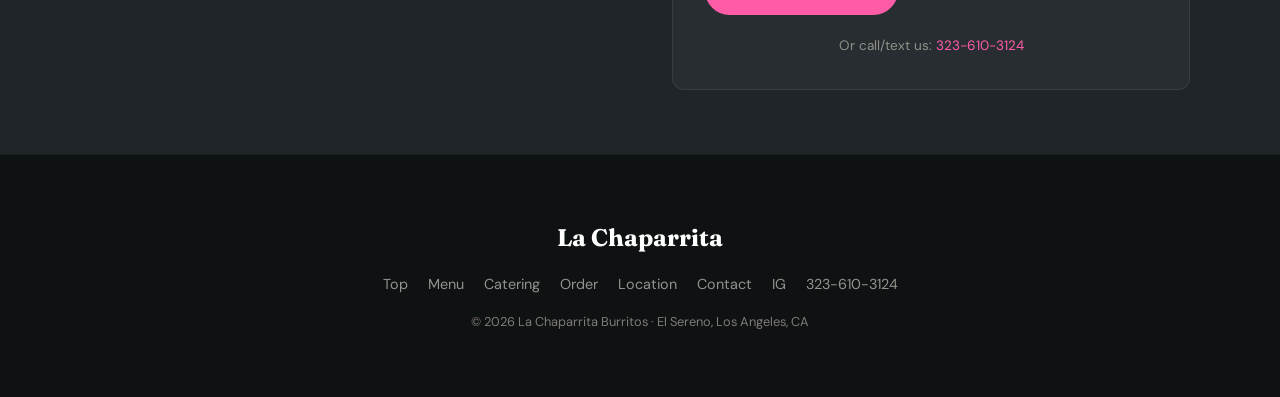
==== commit 0397affd: "feat: add logo2 circular icon above La Chaparrita in navbar" ====
--- a/index.html
+++ b/index.html
@@ -28,7 +28,10 @@
 
   <!-- ========== NAV ========== -->
   <header class="nav" role="banner">
-    <a href="#hero" class="nav__logo" aria-label="La Chaparrita Burritos — home">La Chaparrita</a>
+    <a href="#hero" class="nav__logo" aria-label="La Chaparrita Burritos — home">
+      <img src="assets/images/logo2.png" alt="" class="nav__logo-icon" aria-hidden="true" />
+      <span class="nav__logo-text">La Chaparrita</span>
+    </a>
     <input type="checkbox" id="nav-toggle" class="nav__toggle-input" aria-hidden="true" />
     <label for="nav-toggle" class="nav__hamburger" aria-label="Toggle navigation menu">
       <span></span><span></span><span></span>
--- a/src/styles.css
+++ b/src/styles.css
@@ -58,7 +58,7 @@
 }
 
 section {
-    scroll-margin-top: 70px;
+    scroll-margin-top: 80px;
 }
 
 /* =====================
@@ -92,6 +92,7 @@
 }
 
 .section {
+    scroll-margin-top: 80px;
     padding: var(--space-lg) 0;
 }
 
@@ -274,18 +275,43 @@
 }
 
 .nav__logo {
+    display: flex;
+    flex-direction: column;
+    align-items: center;
+    gap: 3px;
+    text-decoration: none;
+    line-height: 1;
+}
+
+.nav__logo:focus-visible {
+    outline: 2px solid var(--color-warm);
+    outline-offset: 4px;
+    border-radius: 12px;
+}
+
+.nav__logo-icon {
+    width: 40px;
+    height: 40px;
+    border-radius: 50%;
+    display: block;
+    object-fit: cover;
+    transition: transform 0.25s ease, box-shadow 0.25s ease;
+    border: 2px solid rgba(255, 92, 168, 0.5);
+}
+
+.nav__logo:hover .nav__logo-icon {
+    transform: scale(1.1) rotate(-4deg);
+    box-shadow: 0 4px 16px rgba(255, 92, 168, 0.45);
+}
+
+.nav__logo-text {
     font-family: var(--font-display);
-    font-size: 1.3rem;
+    font-size: 1.05rem;
     font-weight: 700;
     color: var(--color-cream);
-    text-decoration: none;
     letter-spacing: 0.02em;
-}
-
-.nav__logo:focus-visible {
-    outline: 2px solid var(--color-warm);
-    outline-offset: 3px;
-    border-radius: 4px;
+    white-space: nowrap;
+    line-height: 1;
 }
 
 .nav__links {
@@ -1352,7 +1378,7 @@
         display: none;
         flex-direction: column;
         position: absolute;
-        top: 62px;
+        top: 78px;
         left: 0;
         right: 0;
         background: var(--color-charcoal);
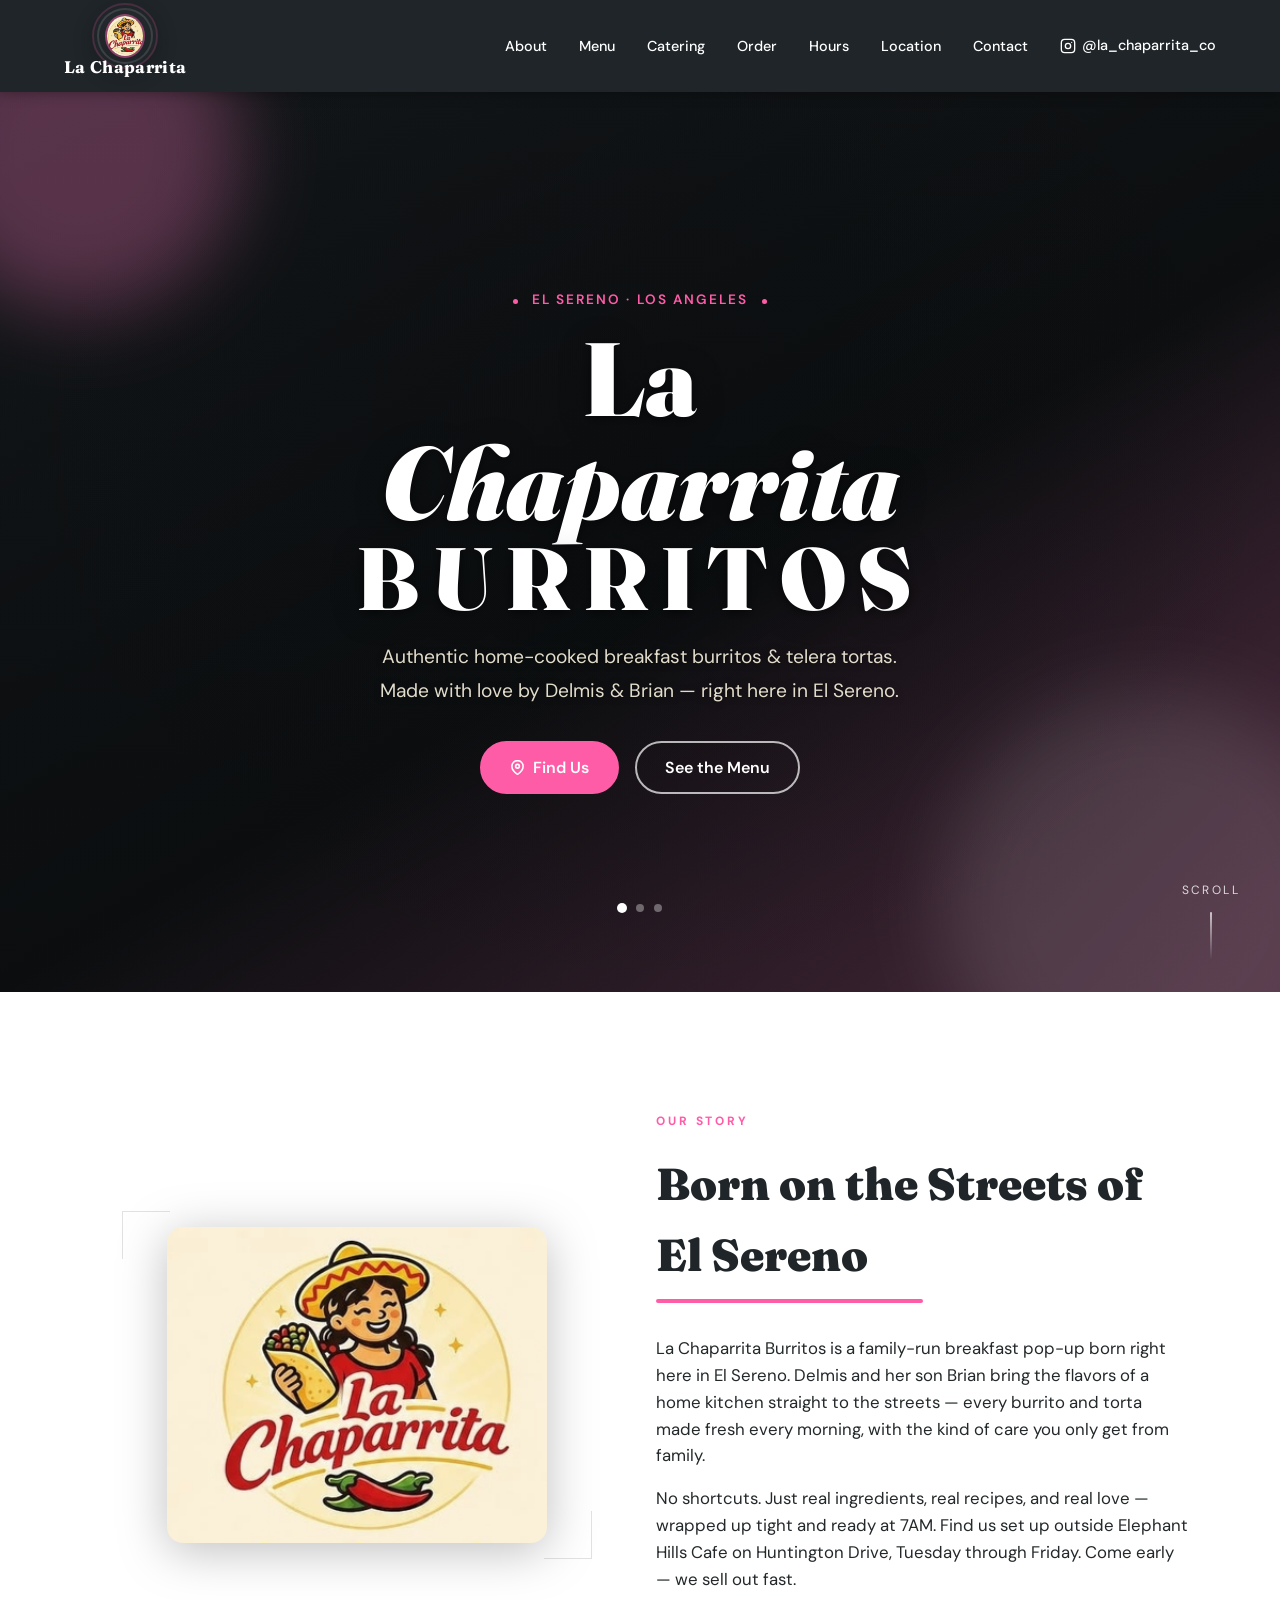
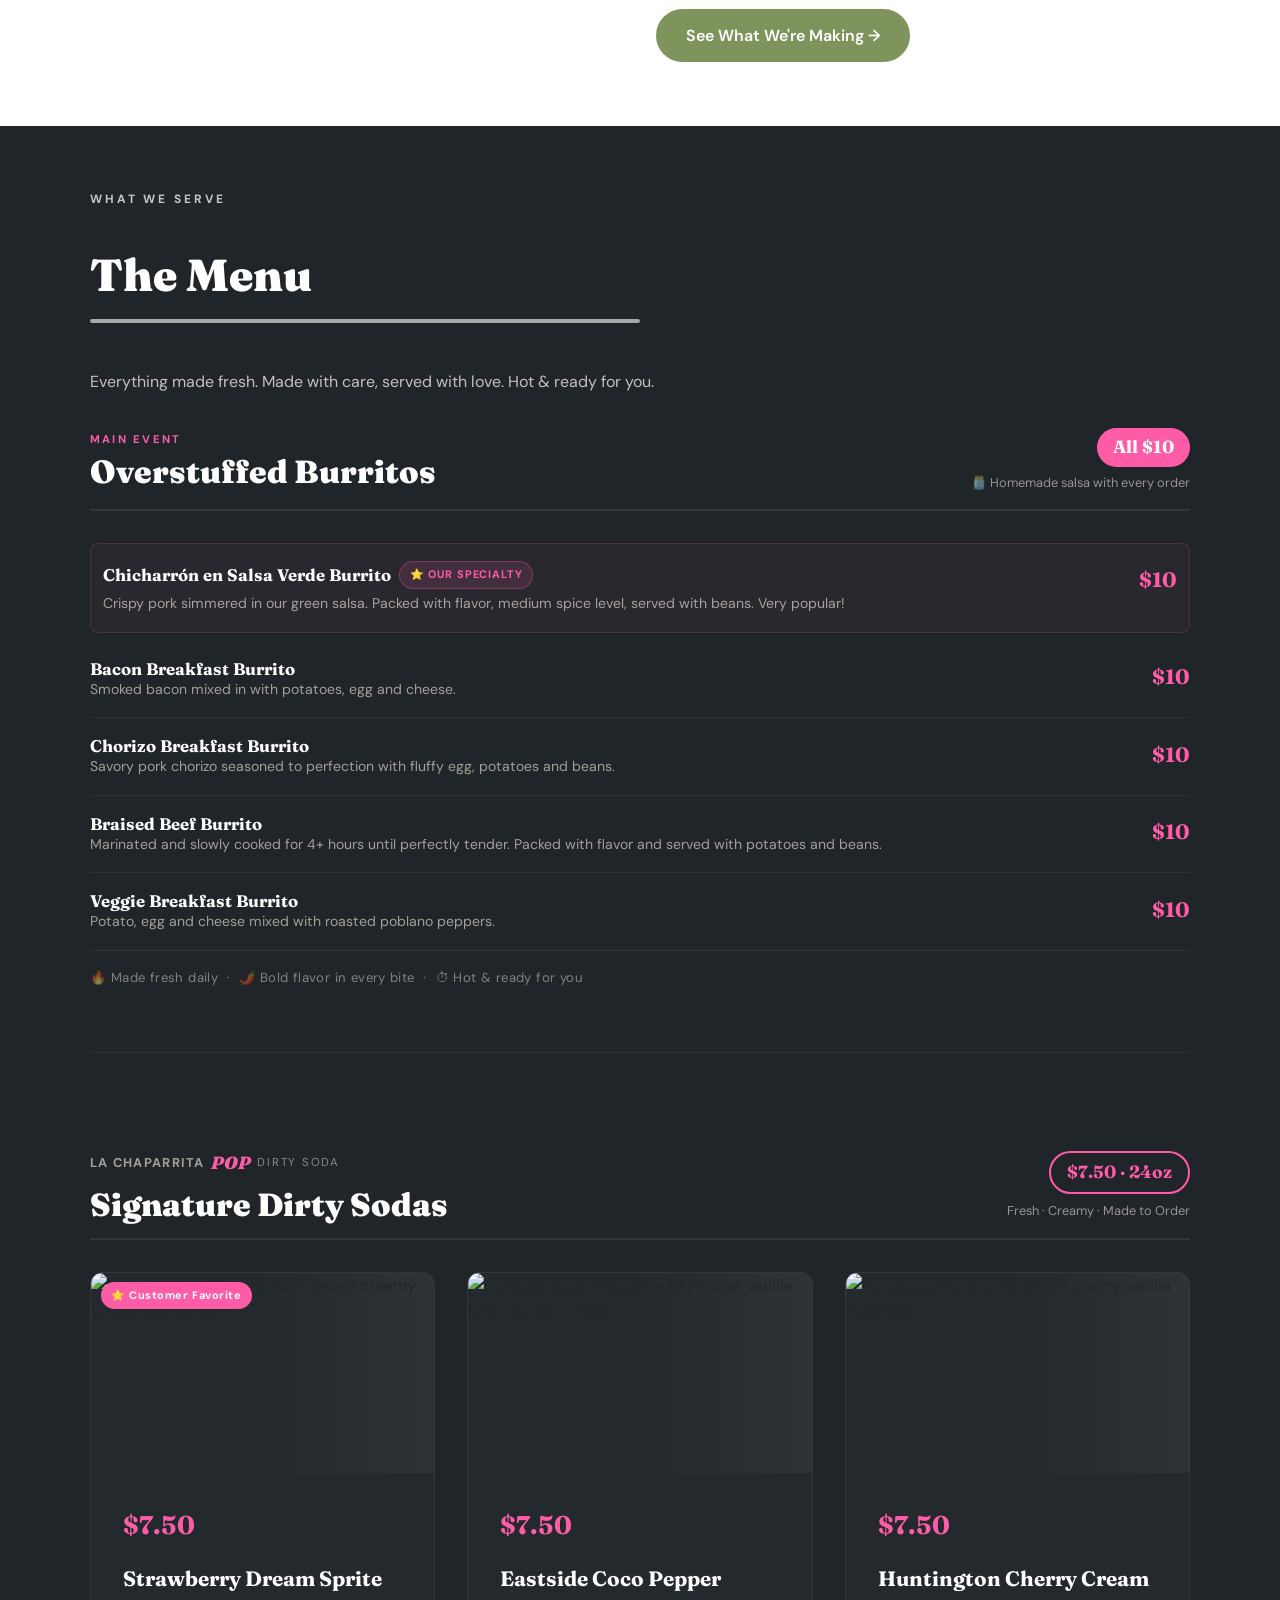
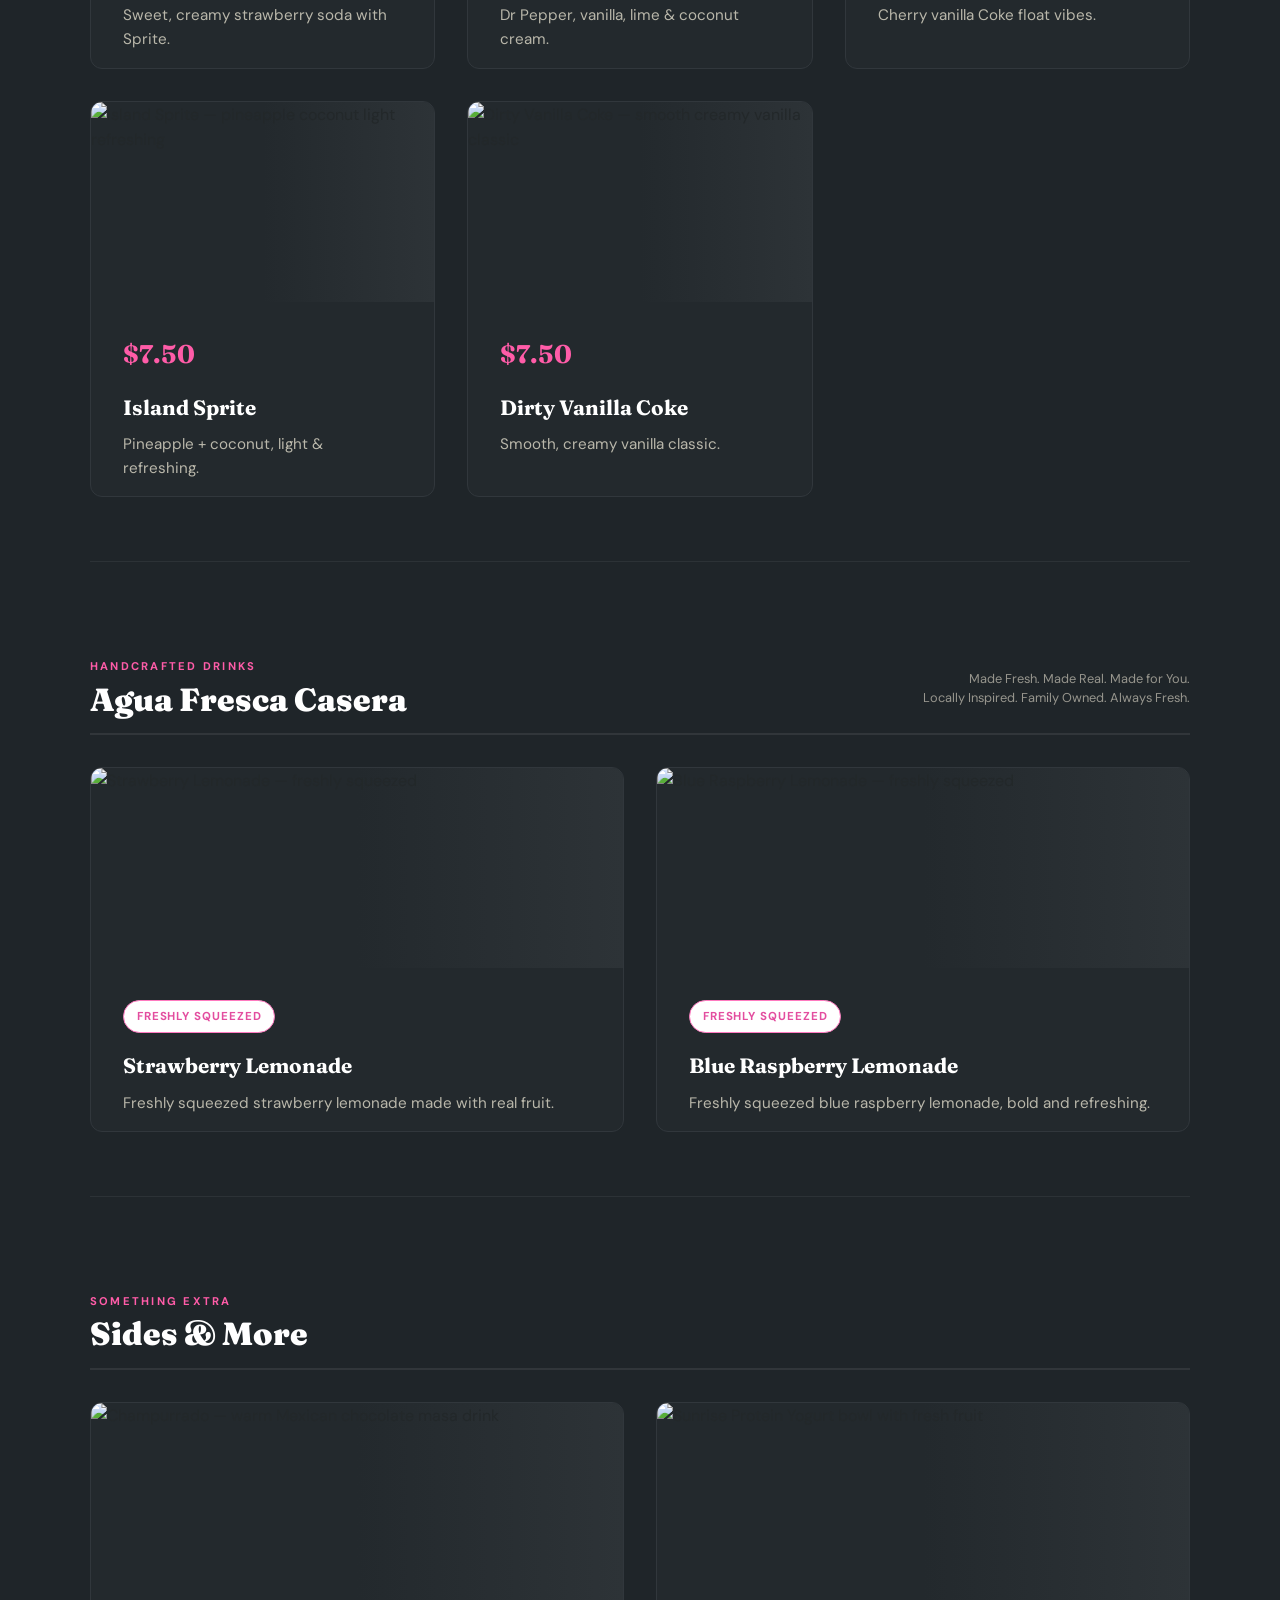
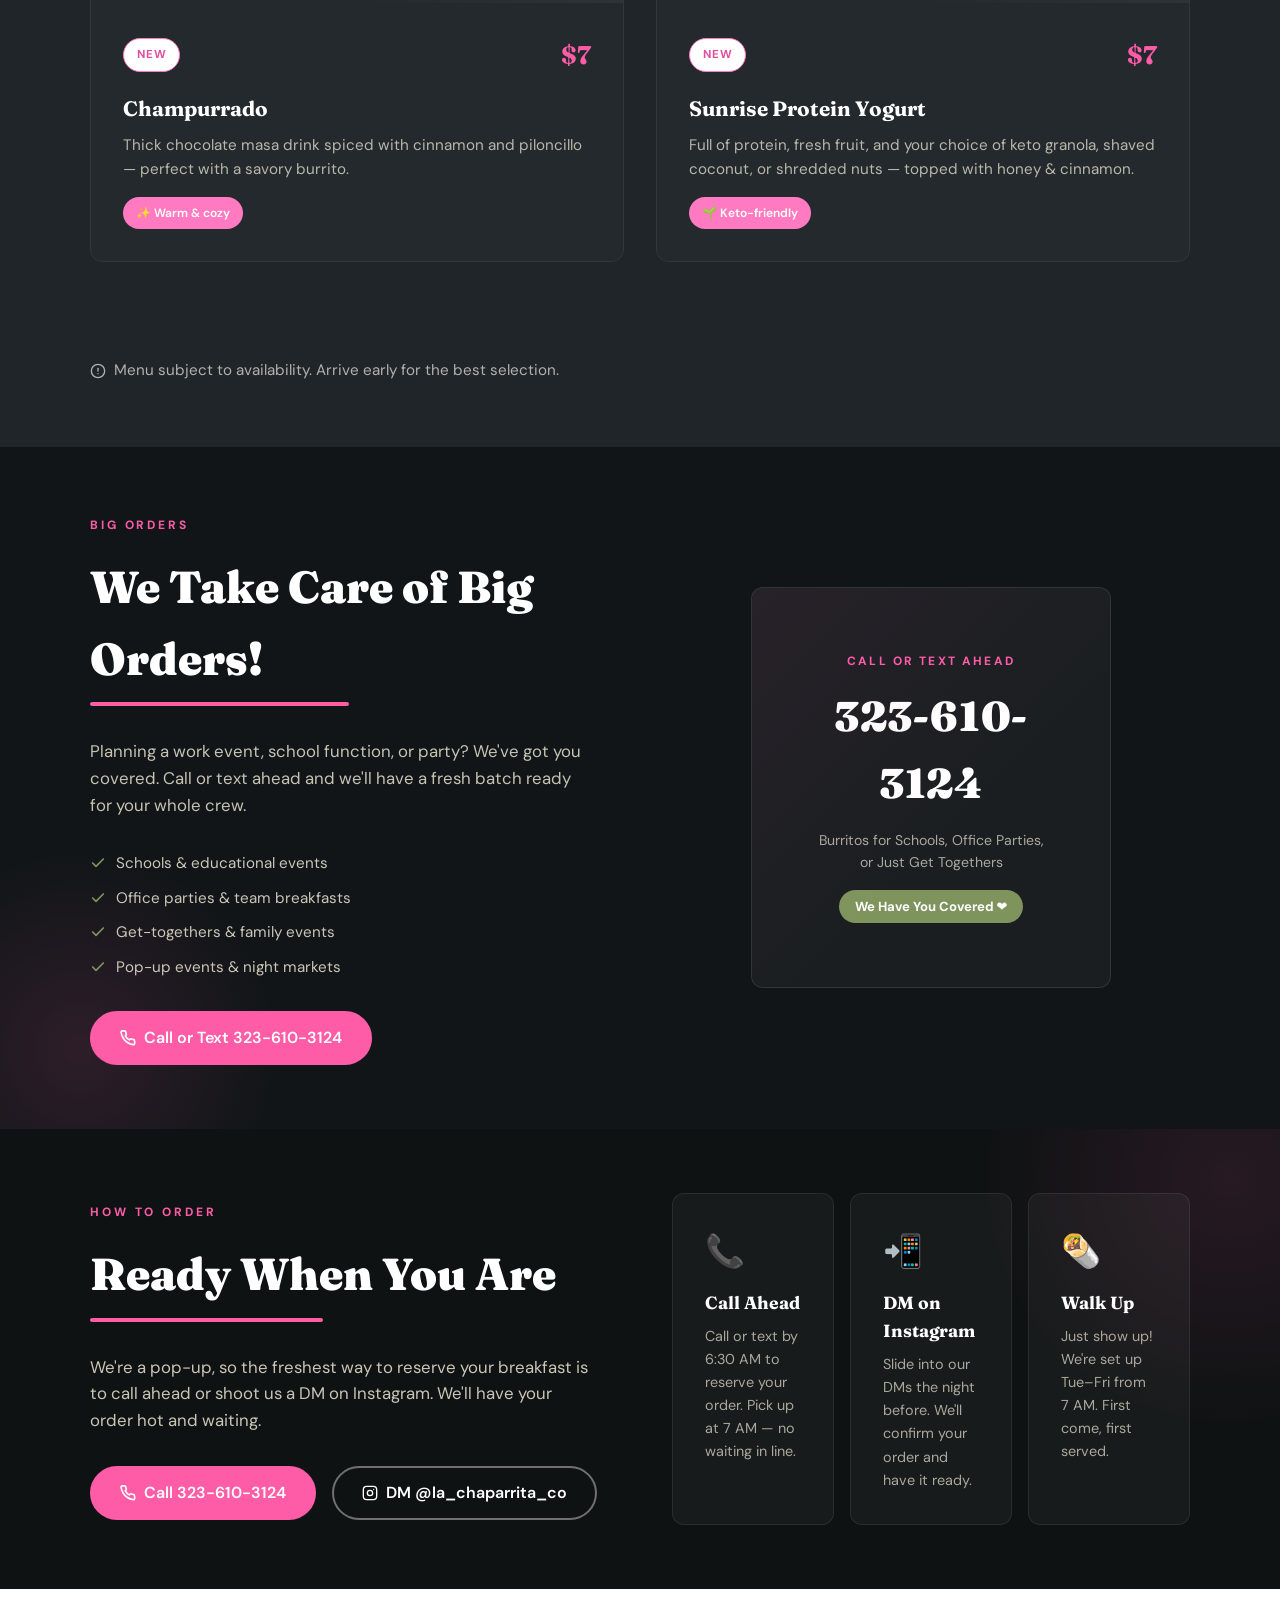
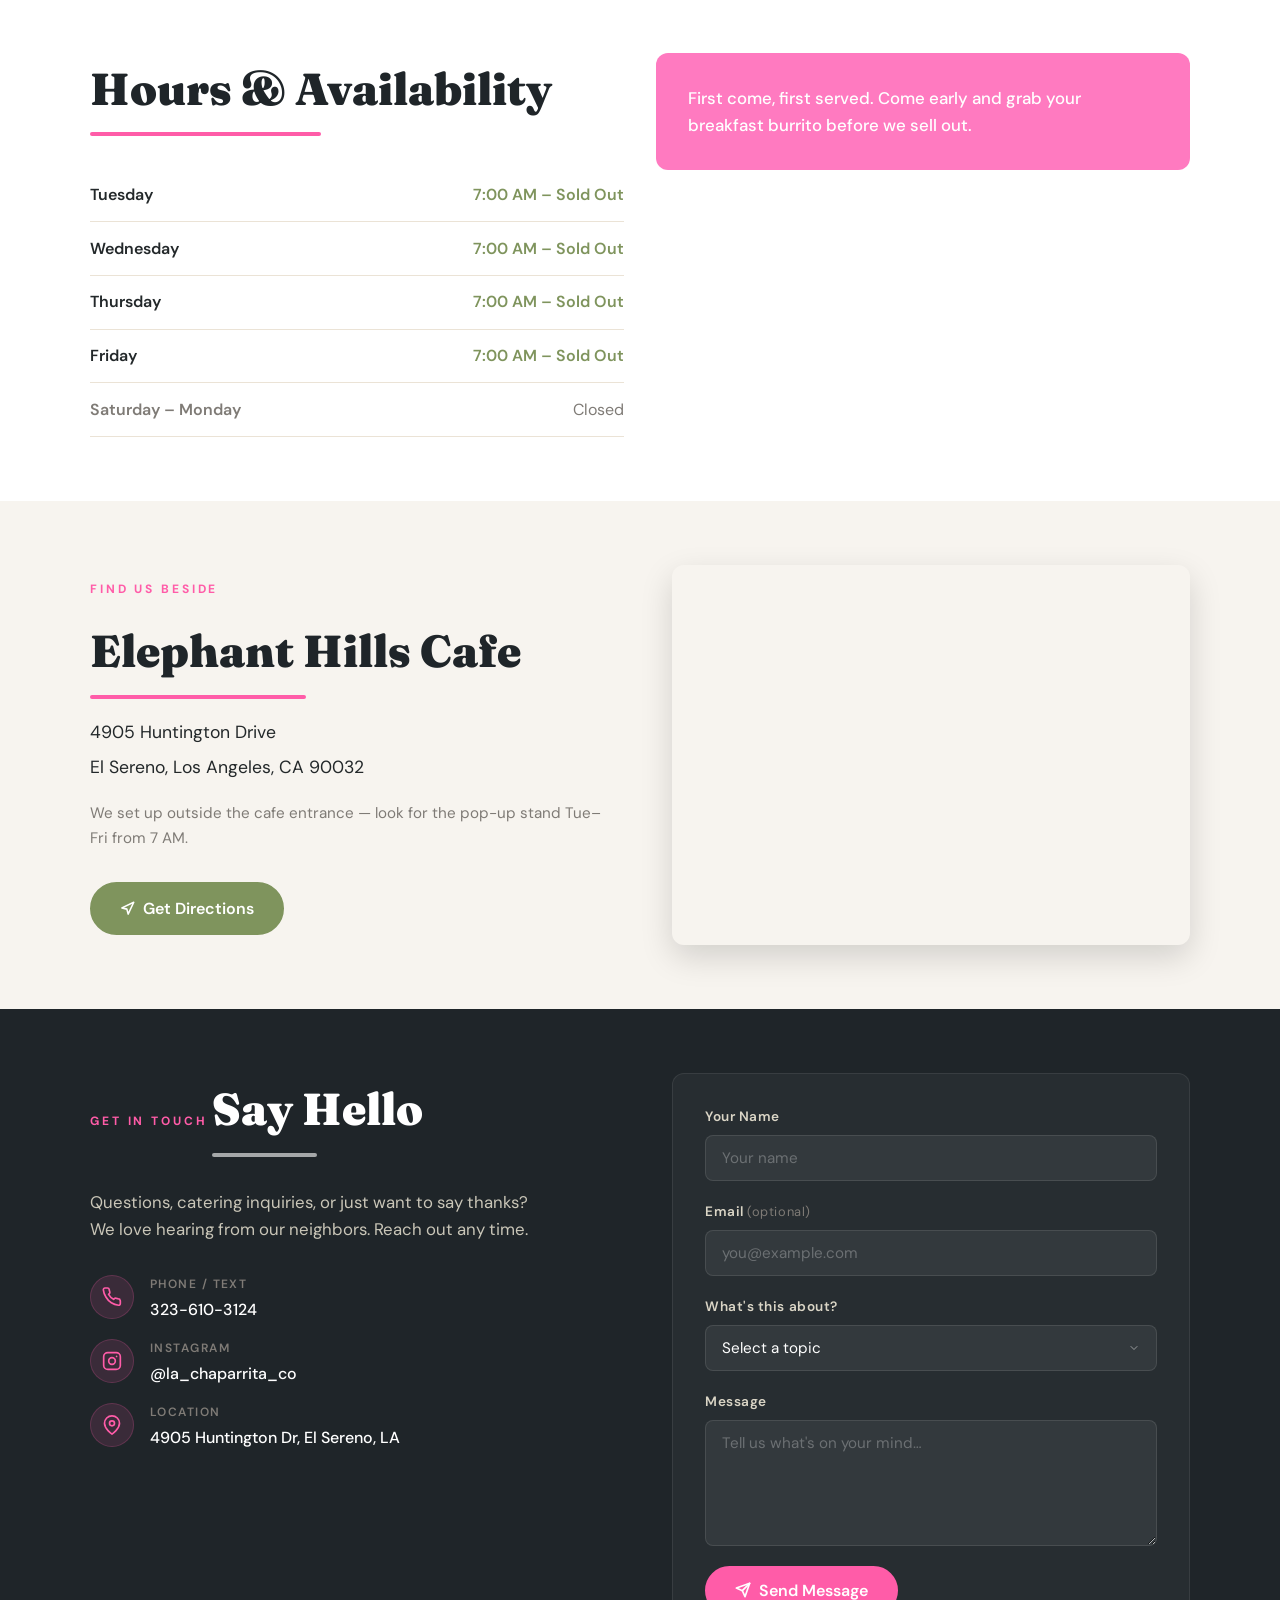
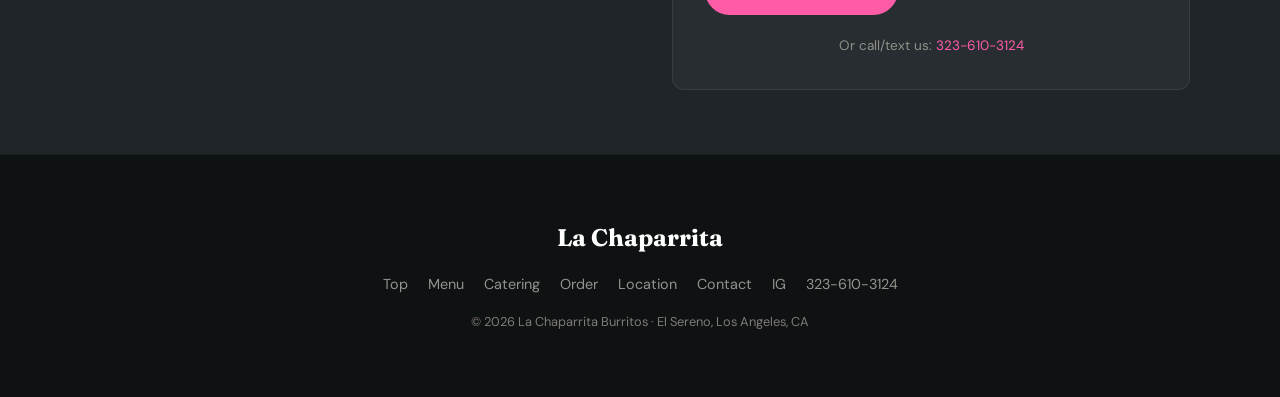
==== commit e6724ec1: "feat(nav): add double-ring wrapper for logo2 and allow badge overflow" ====
--- a/index.html
+++ b/index.html
@@ -29,7 +29,9 @@
   <!-- ========== NAV ========== -->
   <header class="nav" role="banner">
     <a href="#hero" class="nav__logo" aria-label="La Chaparrita Burritos — home">
-      <img src="assets/images/logo2.png" alt="" class="nav__logo-icon" aria-hidden="true" />
+      <span class="nav__logo-icon-wrap" aria-hidden="true">
+        <img src="assets/images/logo2.png" alt="" class="nav__logo-icon" />
+      </span>
       <span class="nav__logo-text">La Chaparrita</span>
     </a>
     <input type="checkbox" id="nav-toggle" class="nav__toggle-input" aria-hidden="true" />
--- a/src/styles.css
+++ b/src/styles.css
@@ -314,6 +314,66 @@
     line-height: 1;
 }
 
+/* Improved double ring and overflow so text can visually pop outside the badge */
+.nav__logo {
+    overflow: visible;
+}
+
+.nav__logo-icon-wrap {
+    position: relative;
+    display: inline-block;
+    width: 40px;
+    height: 40px;
+    border-radius: 50%;
+    display: inline-flex;
+    align-items: center;
+    justify-content: center;
+    margin-bottom: 0px;
+    /* allow pseudo-elements to sit behind the image */
+}
+
+.nav__logo-icon-wrap::before,
+.nav__logo-icon-wrap::after {
+    content: '';
+    position: absolute;
+    left: 50%;
+    top: 50%;
+    transform: translate(-50%, -50%);
+    border-radius: 50%;
+    pointer-events: none;
+}
+
+.nav__logo-icon-wrap::before {
+    /* inner thin ring */
+    width: 56px;
+    height: 56px;
+    border: 2px solid rgba(255, 255, 255, 0.12);
+    background: linear-gradient(180deg, rgba(255, 255, 255, 0.02), rgba(255, 255, 255, 0));
+    z-index: 0;
+}
+
+.nav__logo-icon-wrap::after {
+    /* outer ring with subtle modern accent */
+    width: 66px;
+    height: 66px;
+    border: 2px solid rgba(255, 92, 168, 0.18);
+    box-shadow: 0 6px 18px rgba(16, 18, 20, 0.35);
+    z-index: -1;
+}
+
+.nav__logo-icon {
+    position: relative;
+    z-index: 2;
+    width: 44px;
+    height: 44px;
+    border-radius: 50%;
+}
+
+.nav__logo:hover .nav__logo-icon-wrap::after {
+    transform: translate(-50%, -50%) scale(1.02);
+    box-shadow: 0 8px 26px rgba(16, 18, 20, 0.45);
+}
+
 .nav__links {
     display: flex;
     list-style: none;
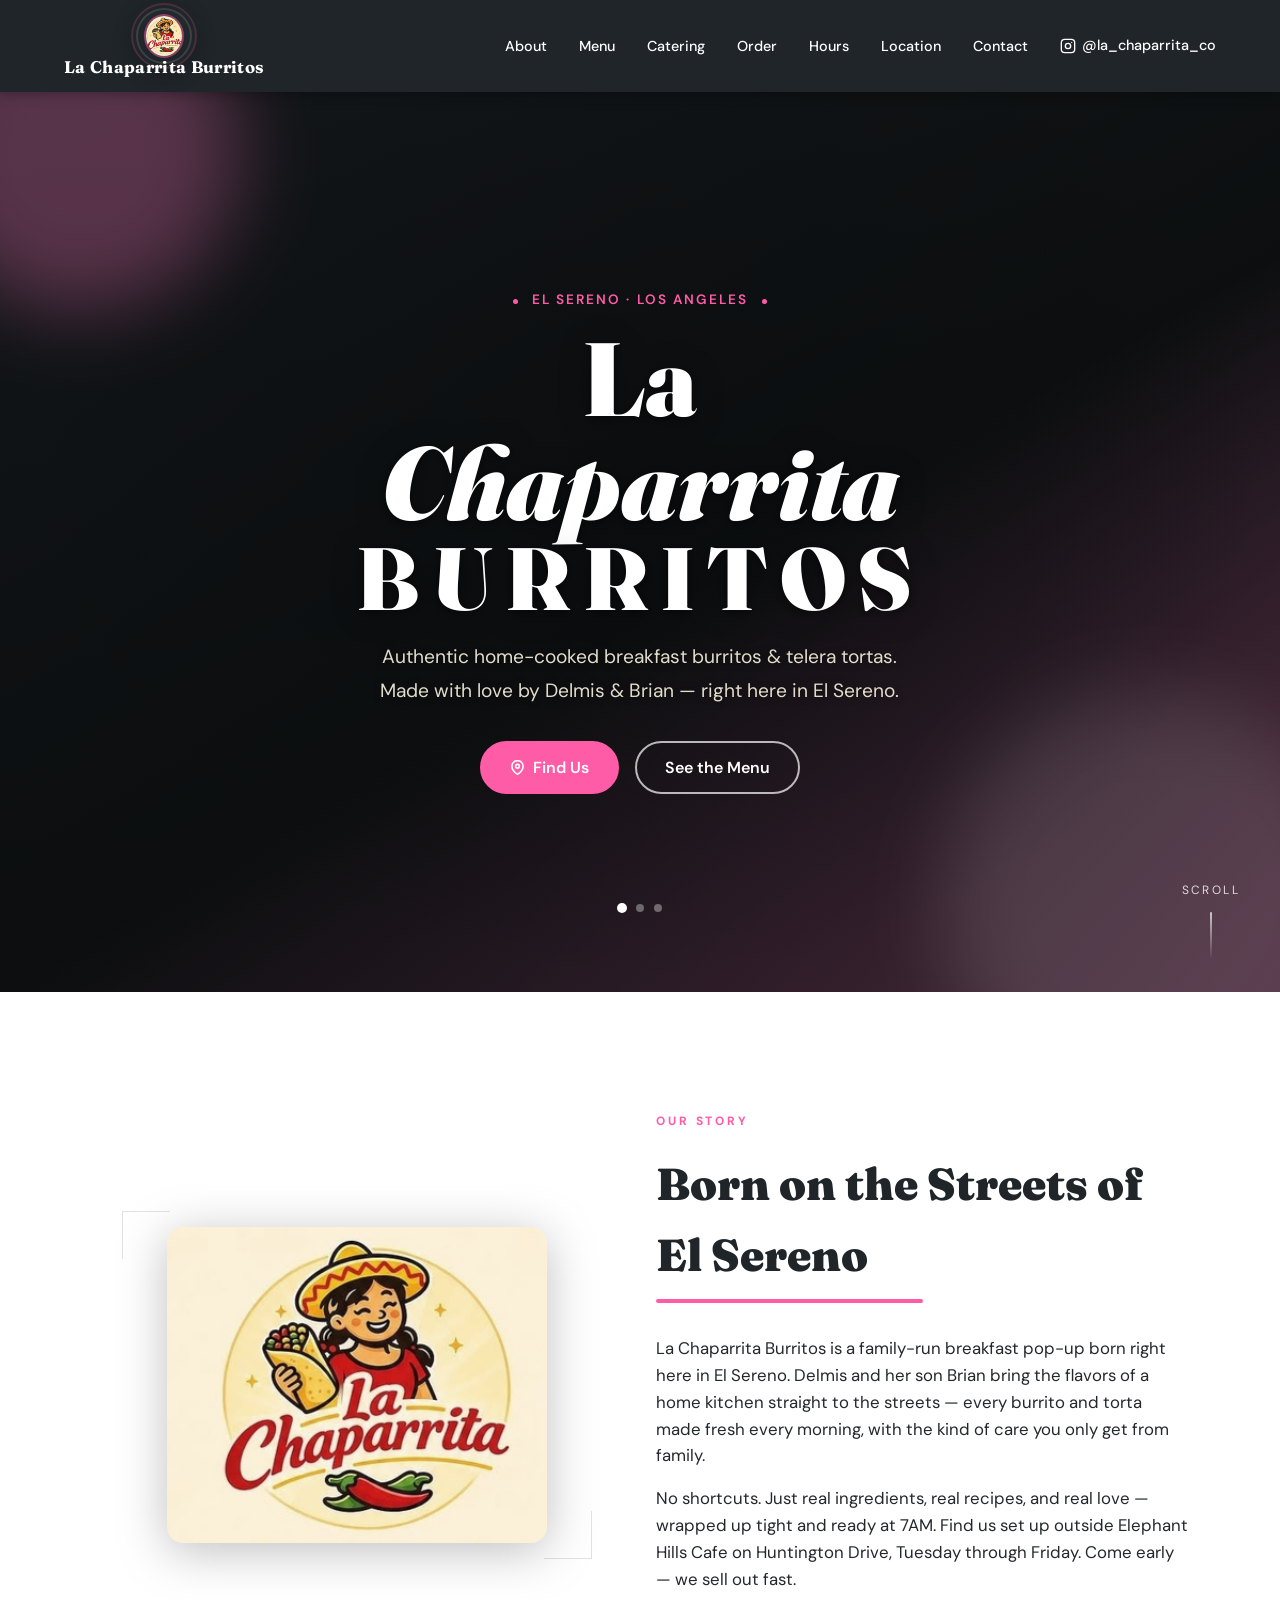
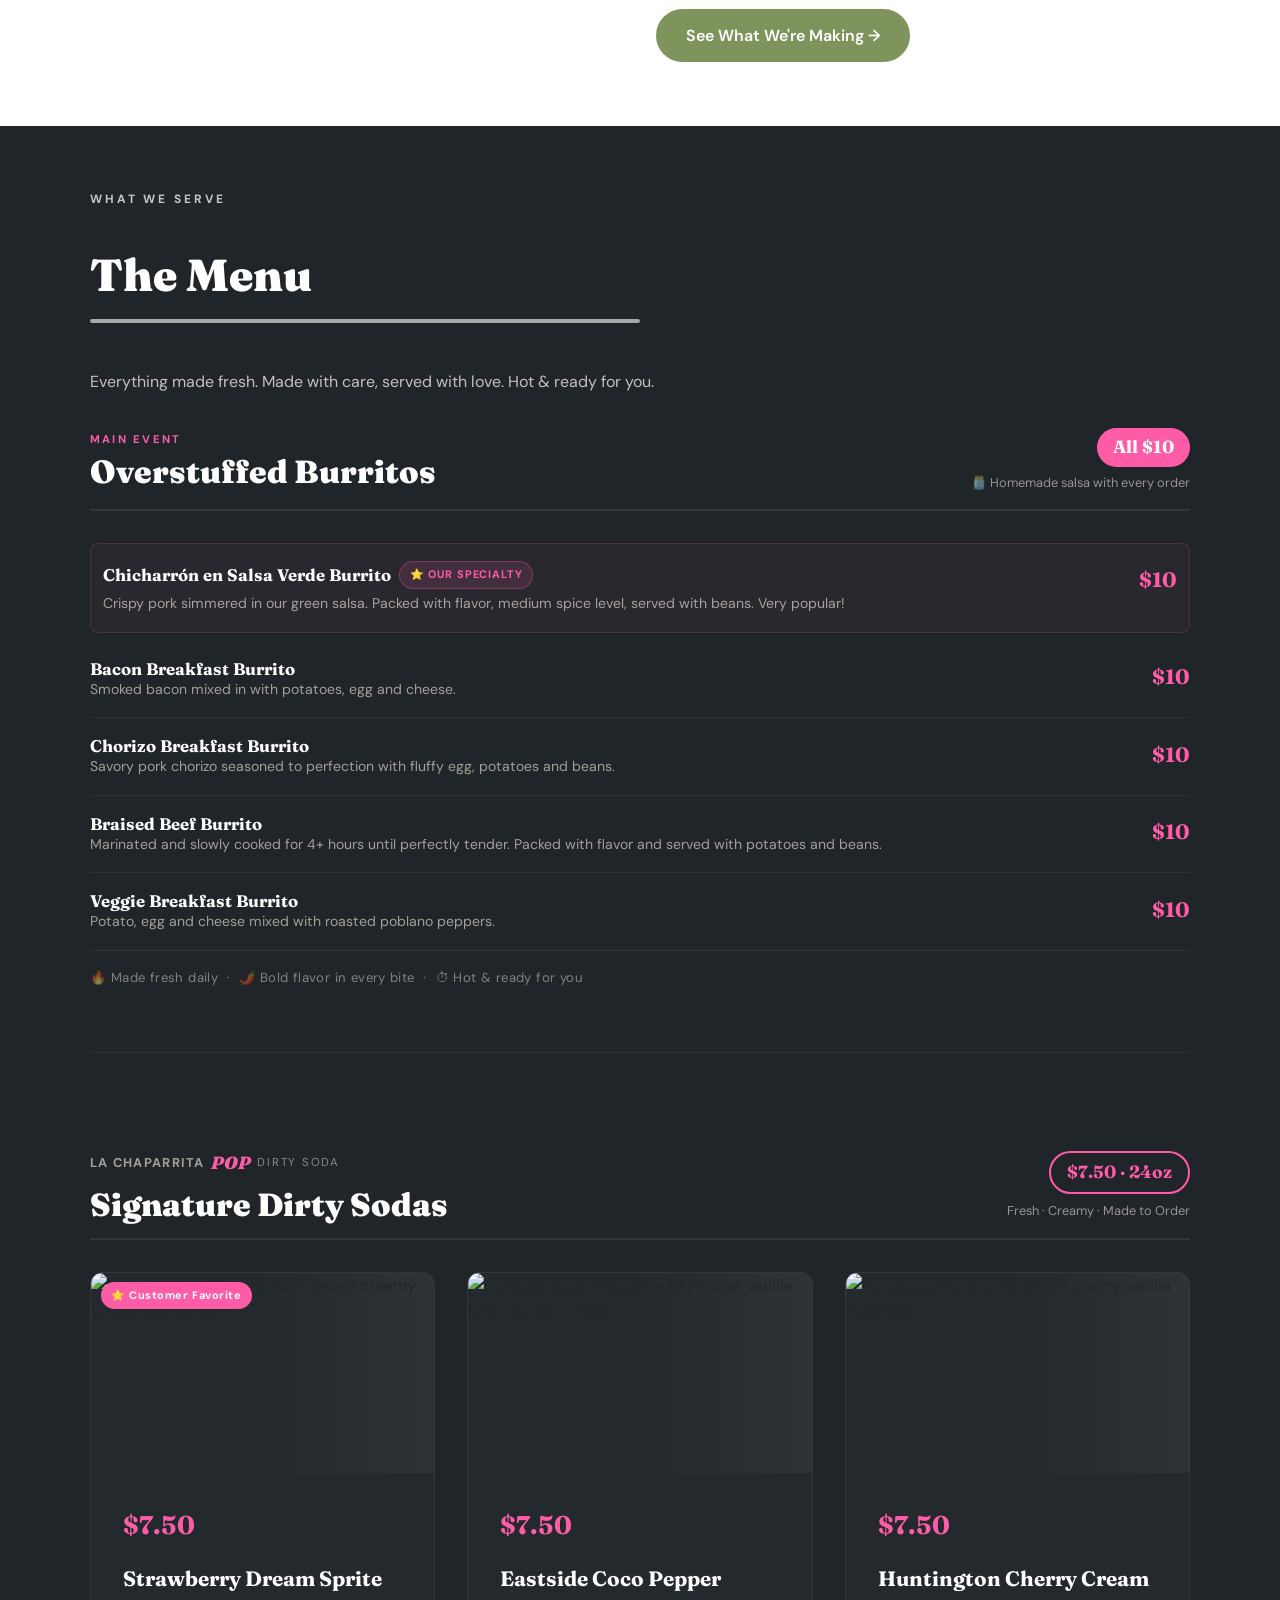
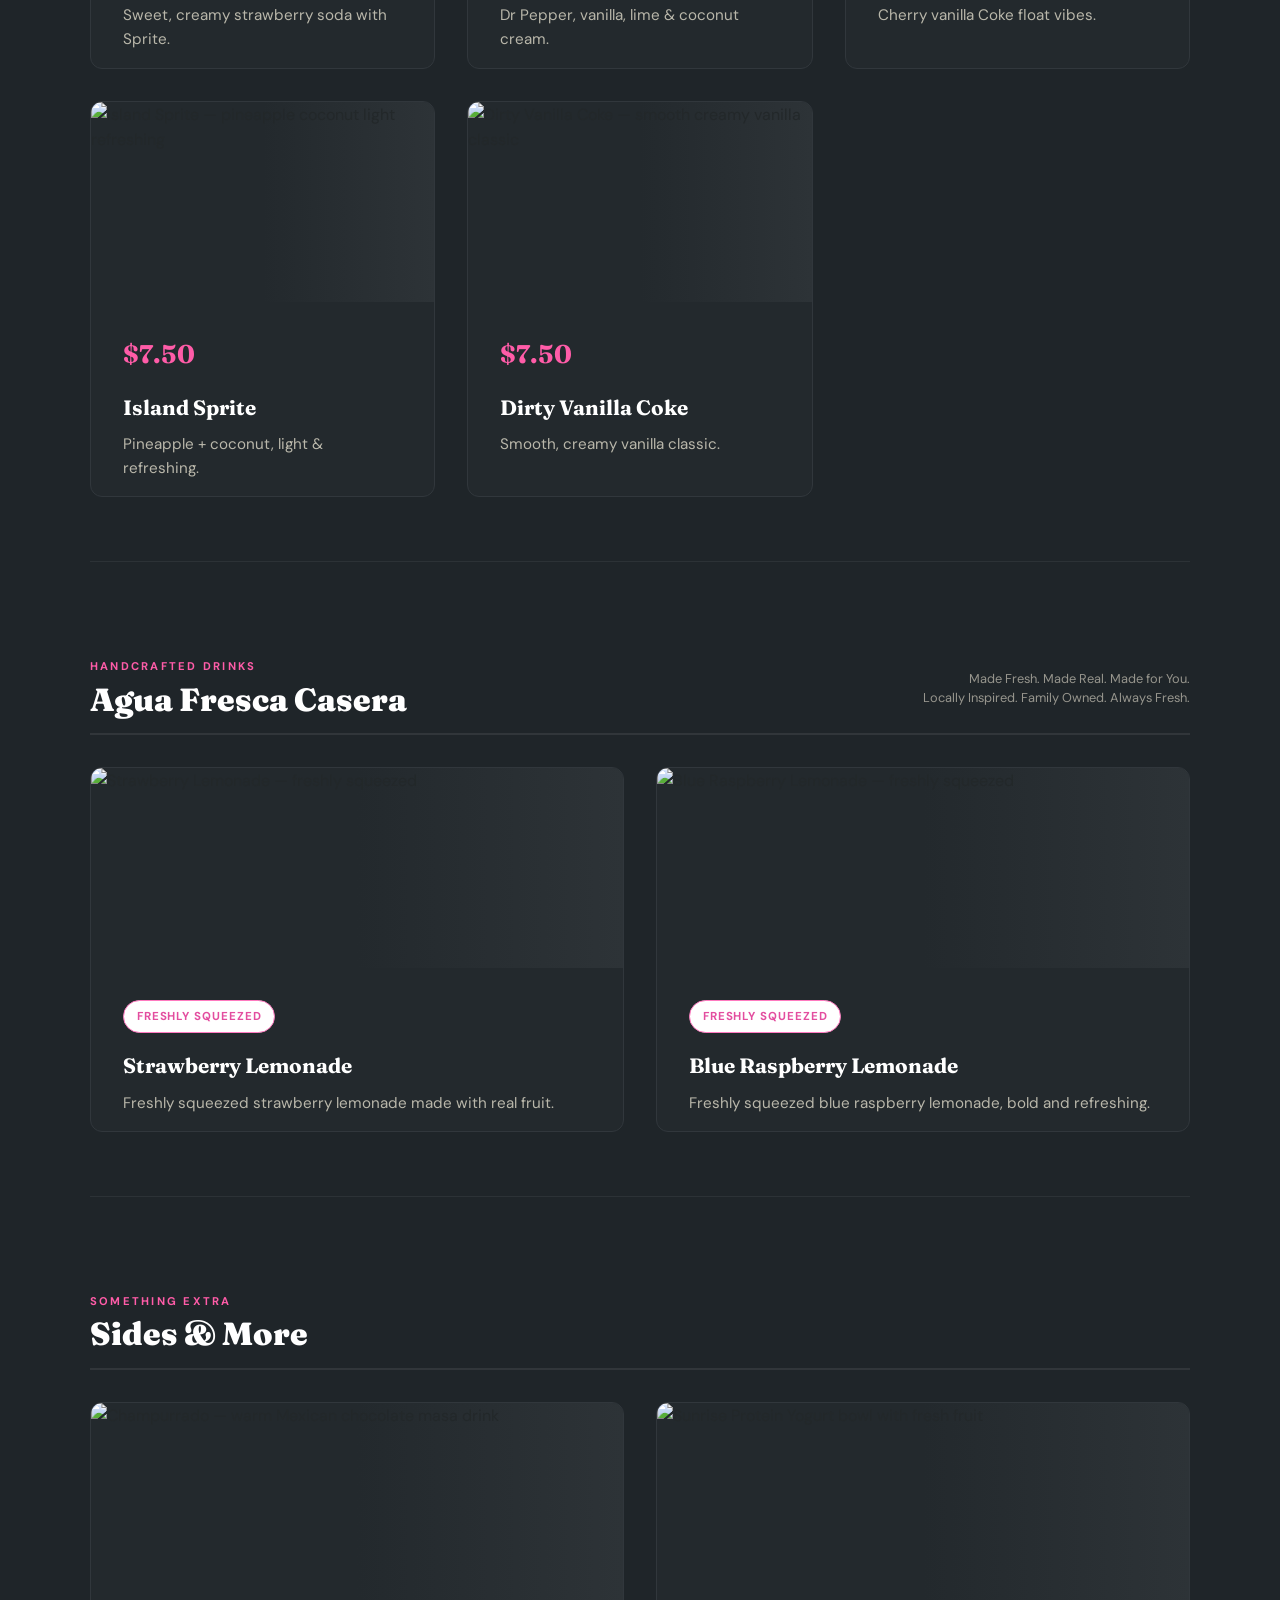
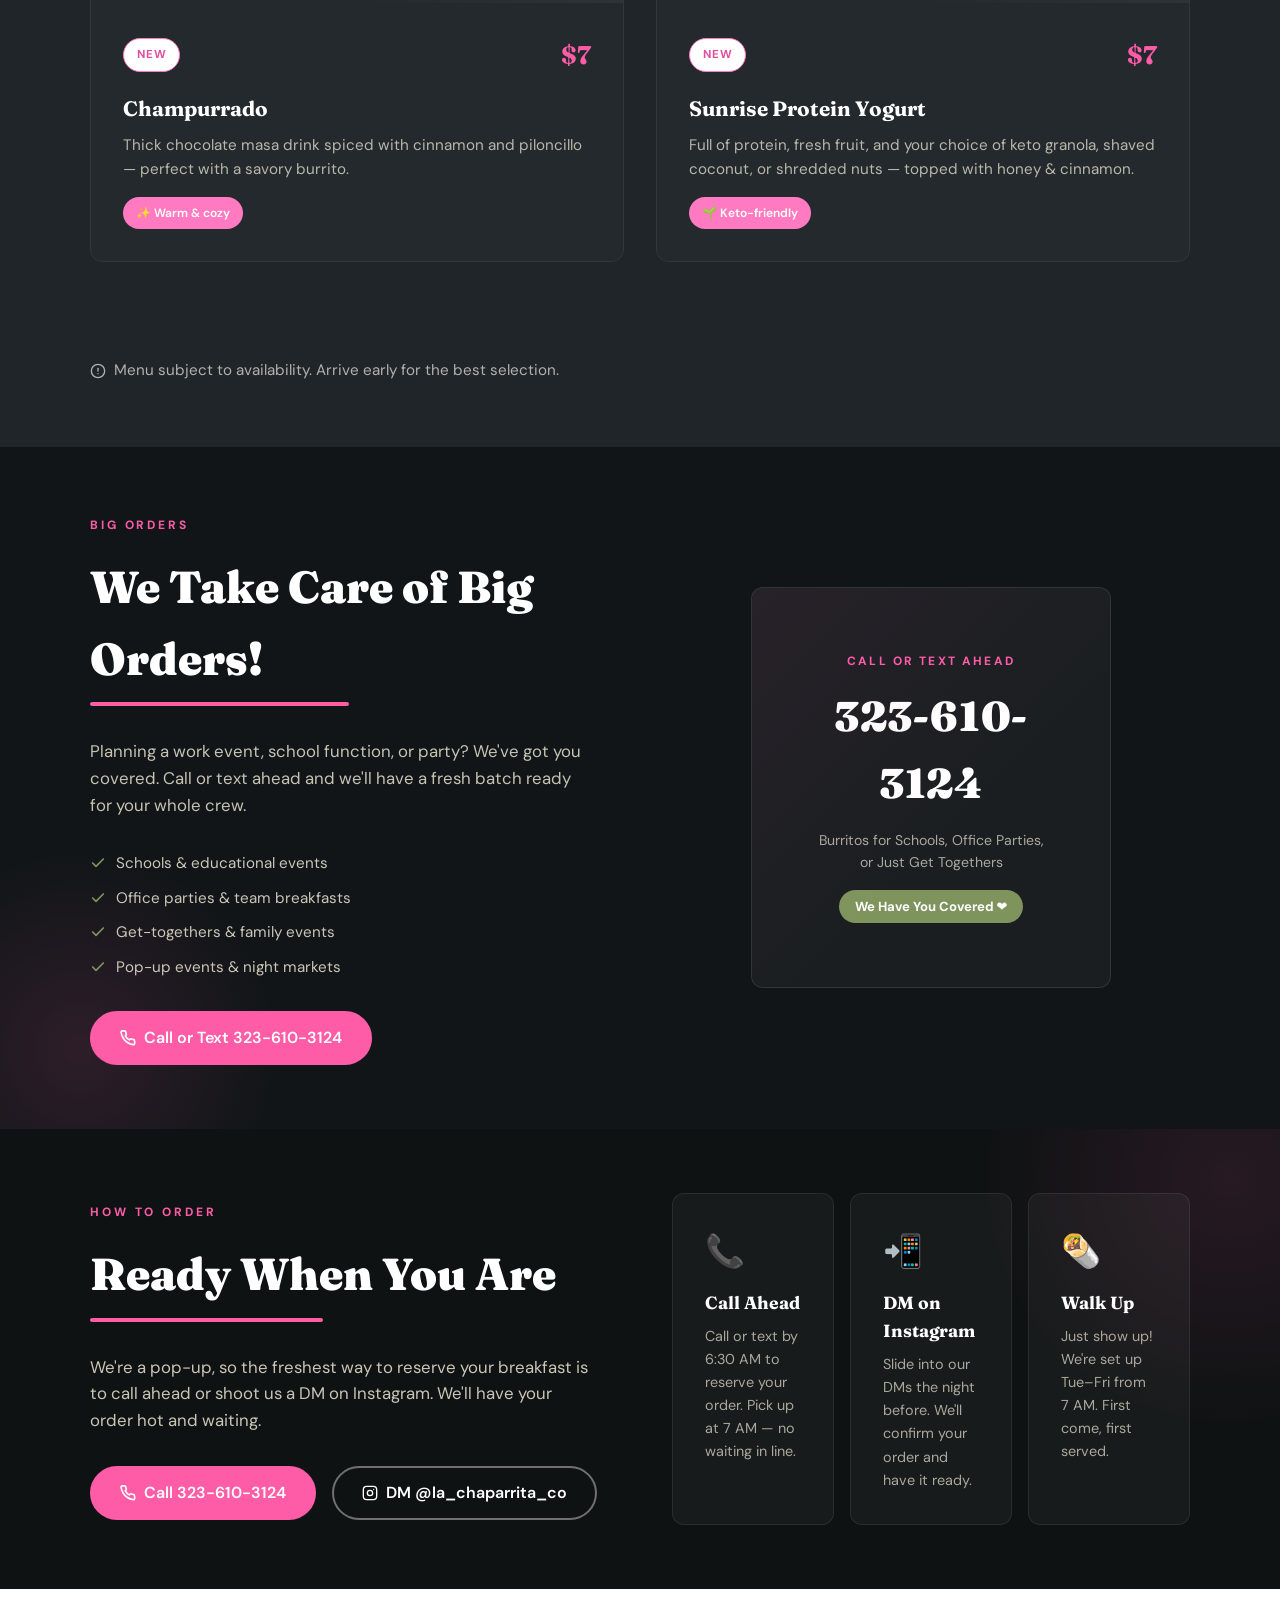
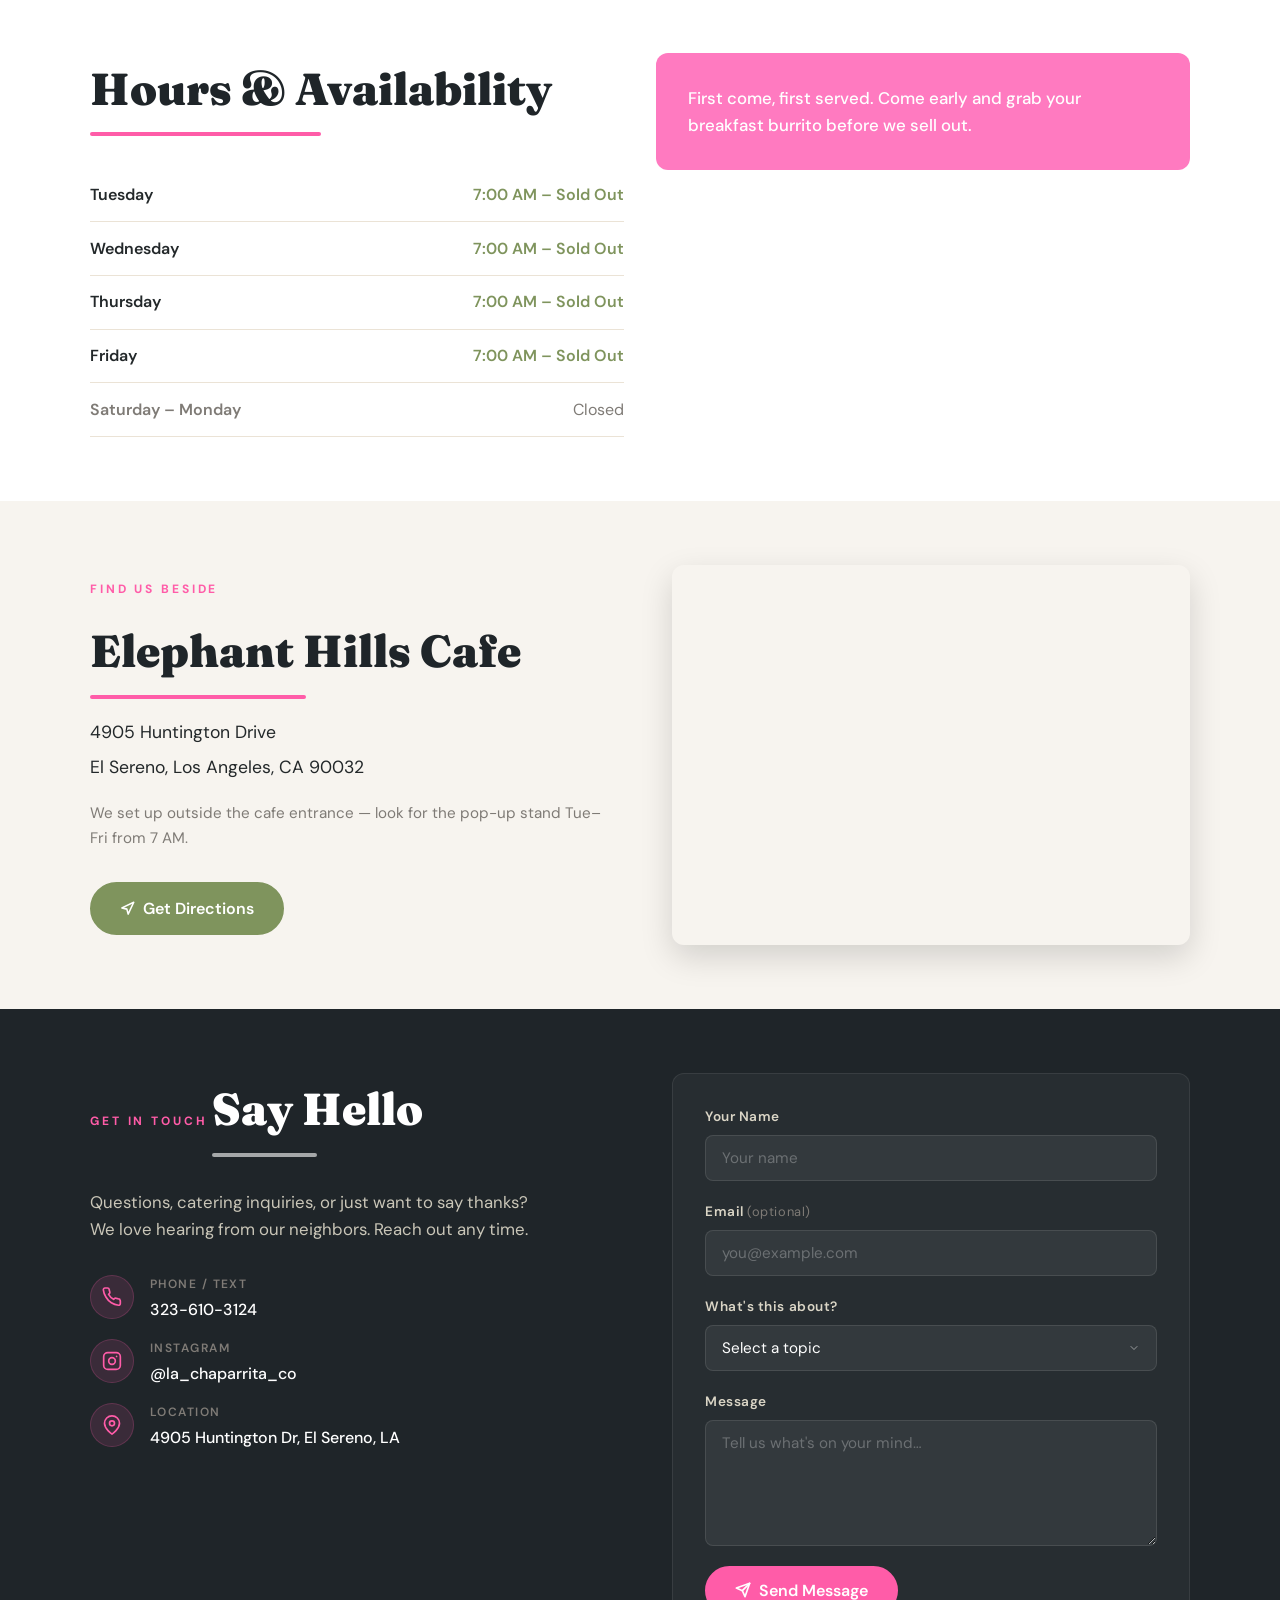
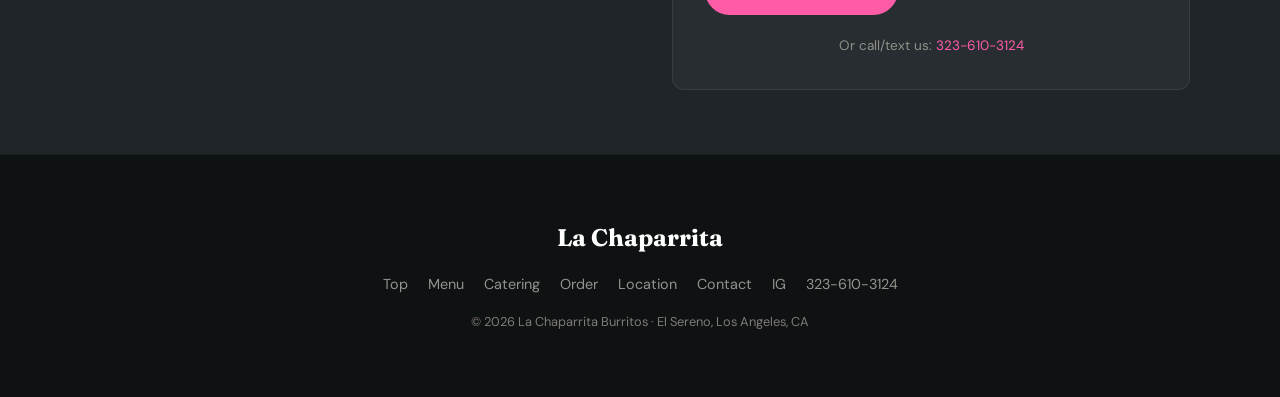
==== commit 45acae3f: "updated navbar logo" ====
--- a/index.html
+++ b/index.html
@@ -32,7 +32,7 @@
       <span class="nav__logo-icon-wrap" aria-hidden="true">
         <img src="assets/images/logo2.png" alt="" class="nav__logo-icon" />
       </span>
-      <span class="nav__logo-text">La Chaparrita</span>
+      <span class="nav__logo-text">La Chaparrita Burritos</span>
     </a>
     <input type="checkbox" id="nav-toggle" class="nav__toggle-input" aria-hidden="true" />
     <label for="nav-toggle" class="nav__hamburger" aria-label="Toggle navigation menu">
